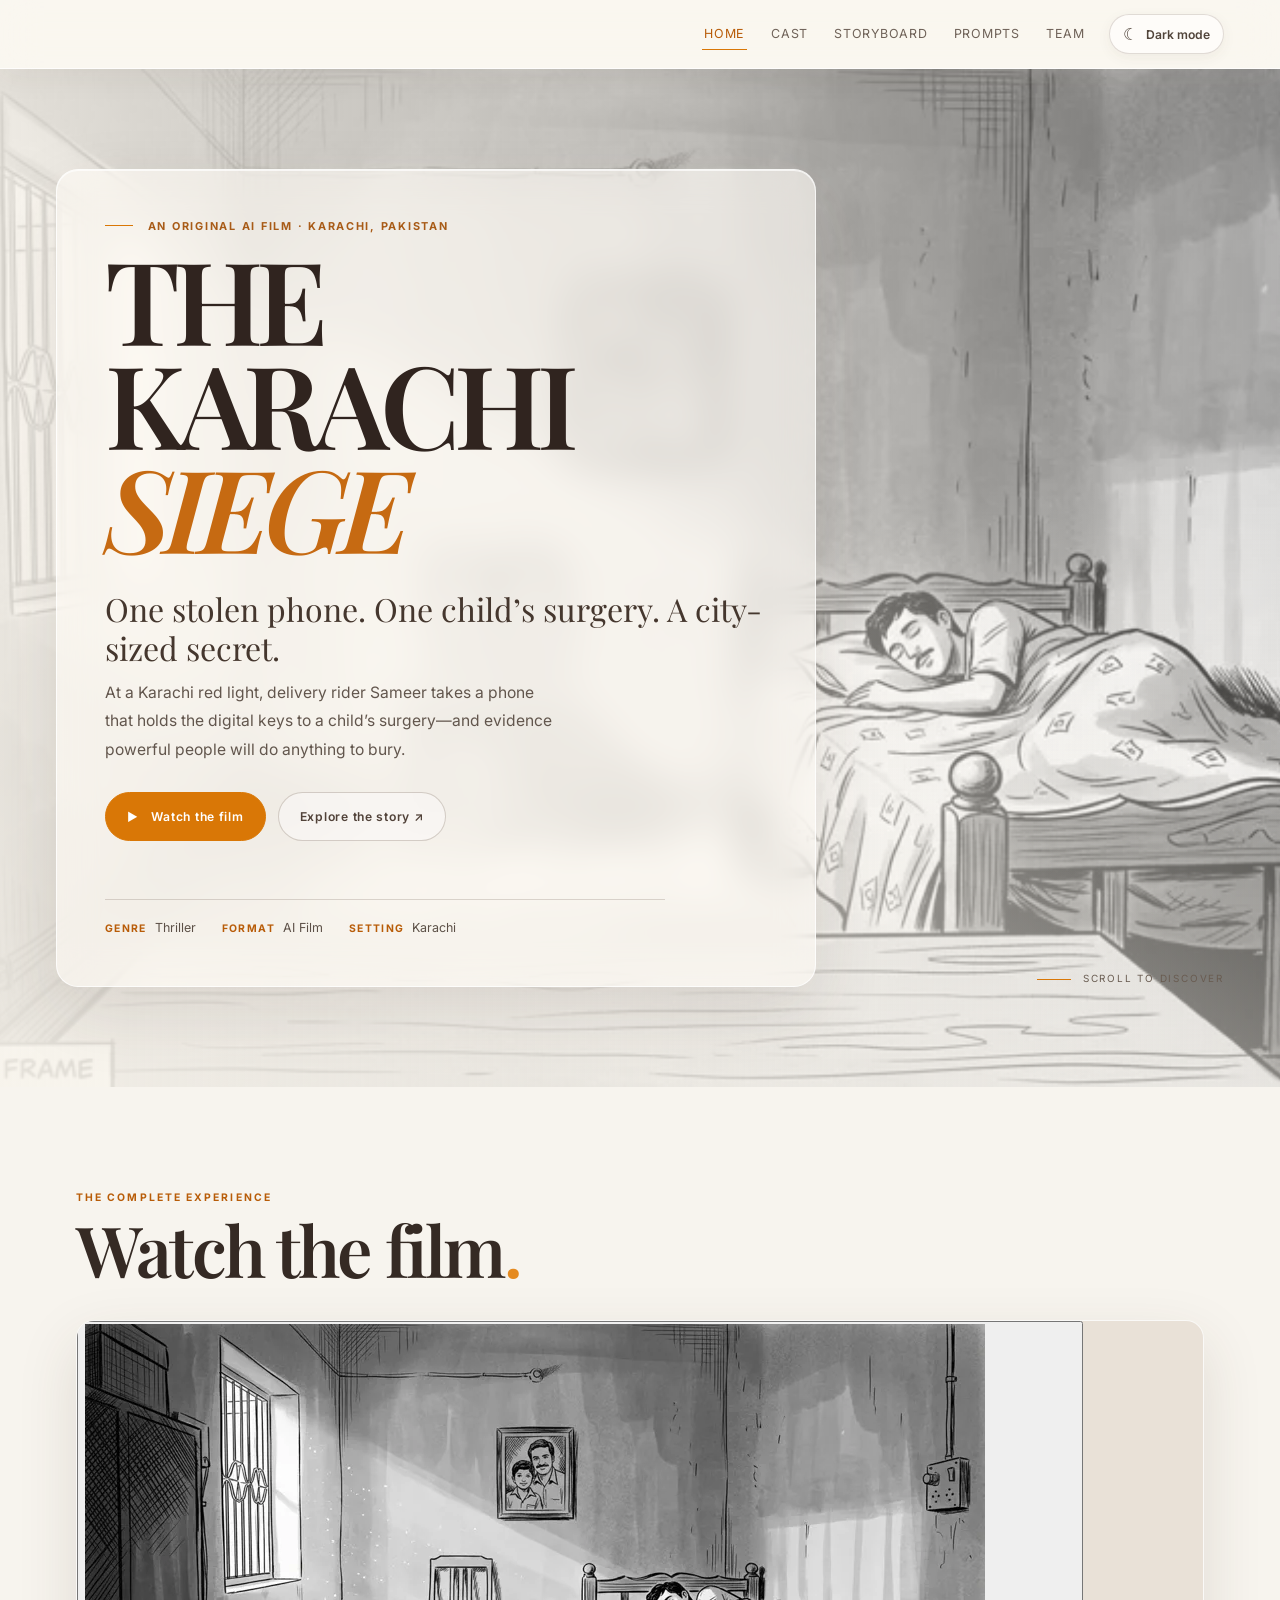
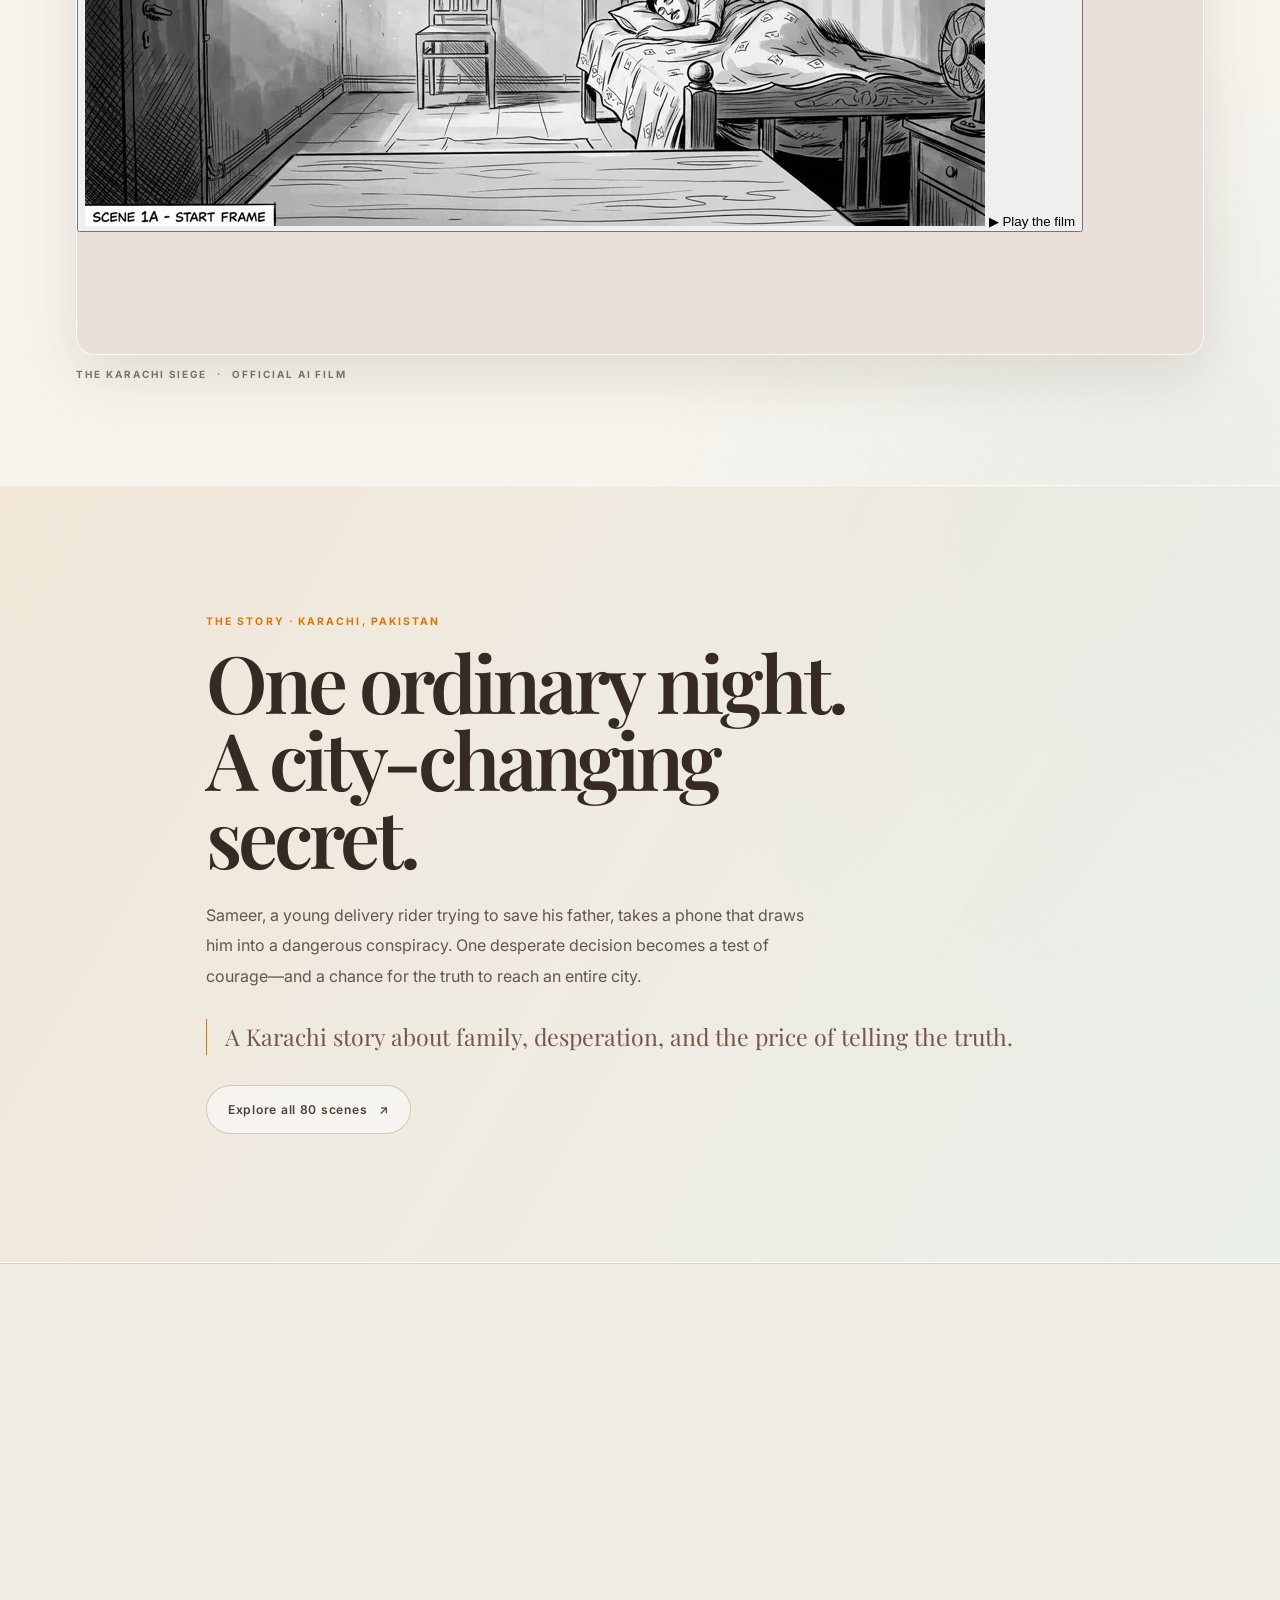
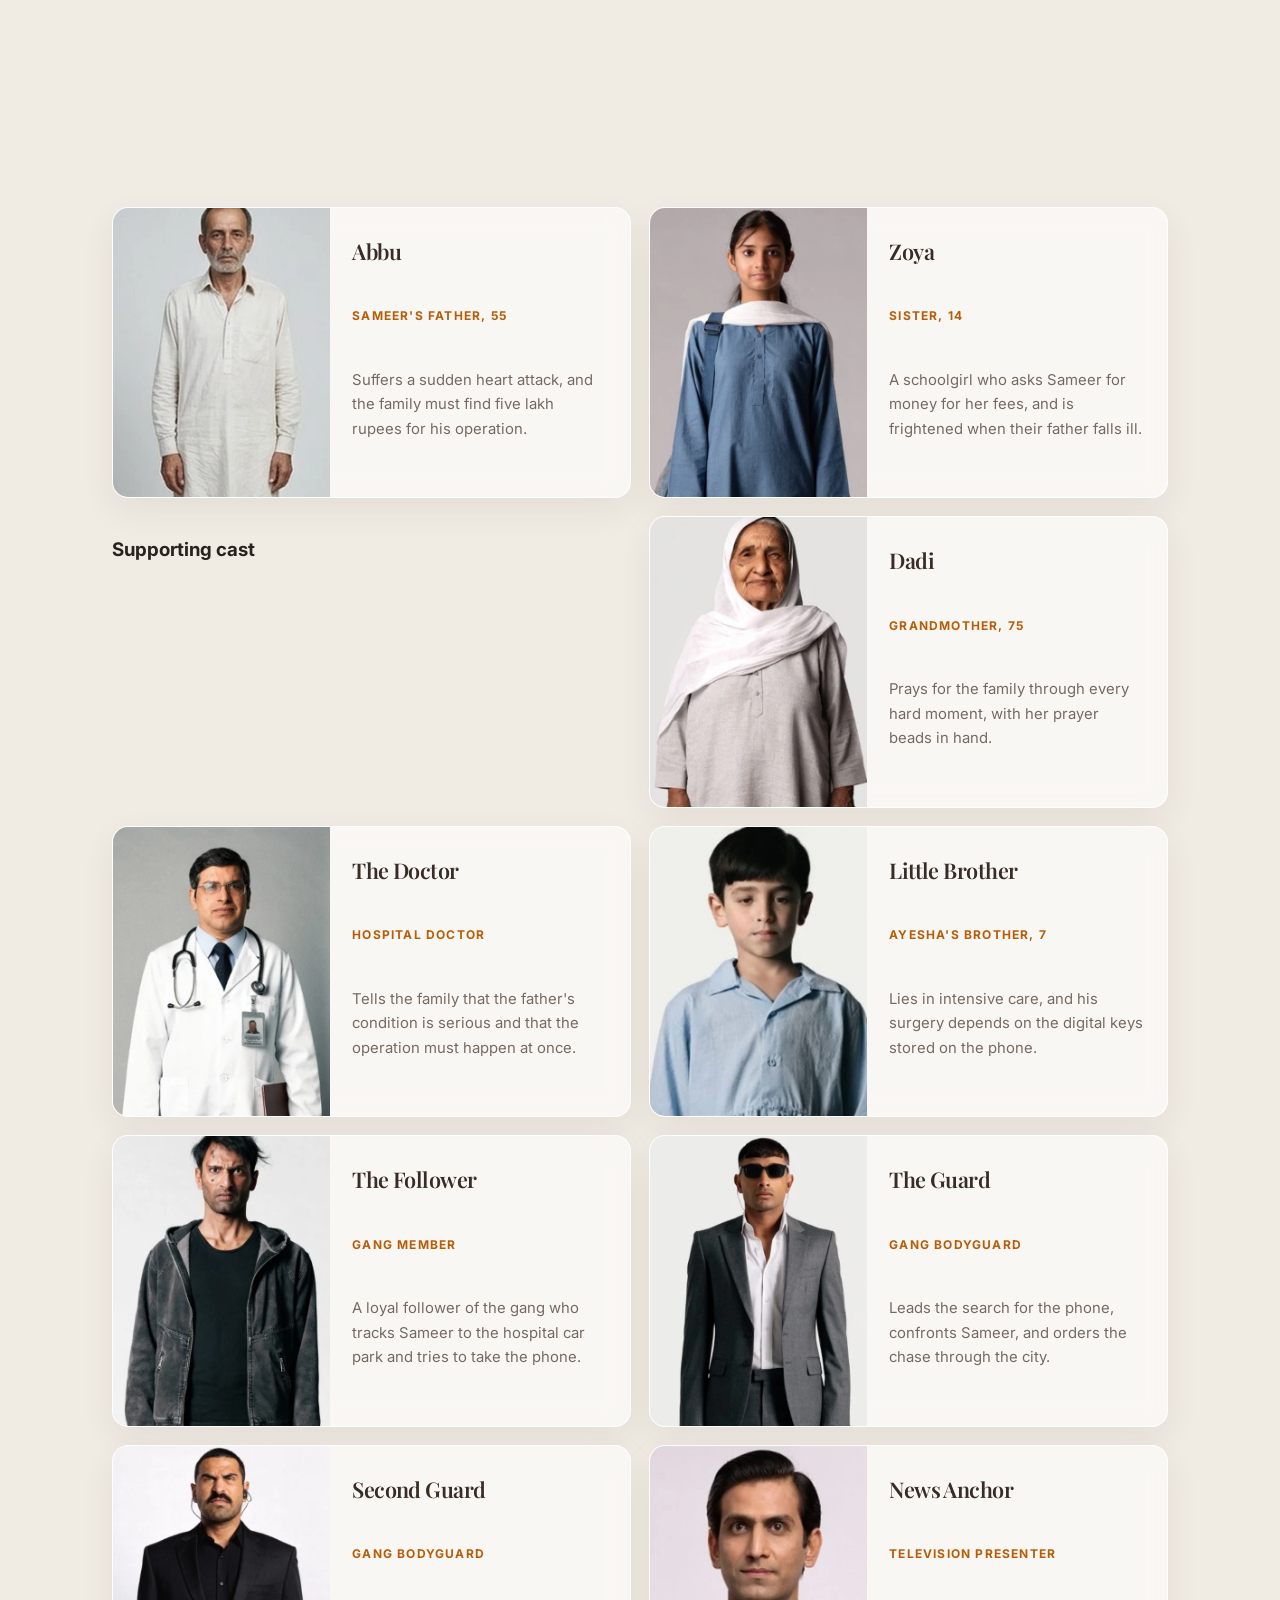
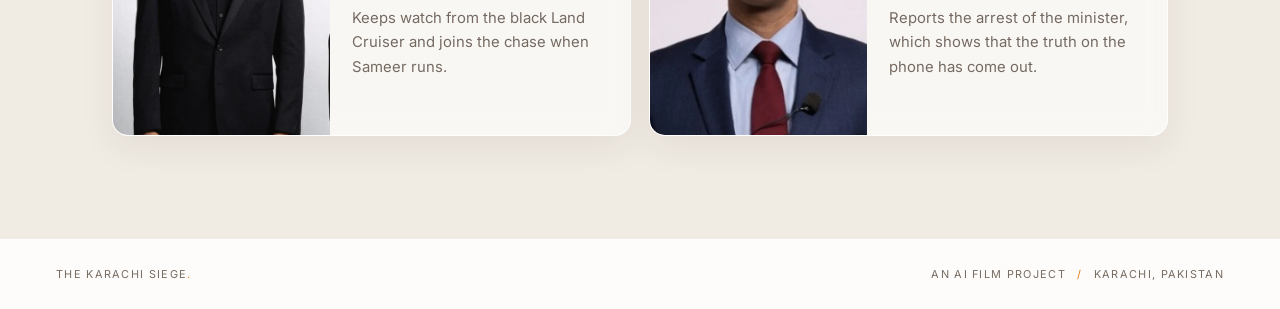
==== index.html @ e53632d9 "Correct character image descriptions" ====
<!doctype html>
<html lang="en">
<head>
  <meta charset="utf-8" />
  <meta name="viewport" content="width=device-width, initial-scale=1" />
  <title>The Karachi Siege — An AI Film</title>
  <meta name="description" content="One phone. One conspiracy. A city on the edge. Explore The Karachi Siege, an AI film set in Karachi." />
  <meta name="theme-color" content="#f5f0e8" />
  <meta property="og:type" content="website" />
  <meta property="og:title" content="The Karachi Siege — An AI Film" />
  <meta property="og:description" content="At a Karachi red light, a stolen phone turns one delivery rider’s night into a race to save a child and expose a city-sized secret." />
  <meta property="og:image" content="https://raw.githubusercontent.com/jawadnawaz-cs/Ai-Flim-The-Karachi-Siege/main/stills/scene_01.webp" />
  <meta name="twitter:card" content="summary_large_image" />
  <link rel="icon" href="favicon.svg" type="image/svg+xml" />
  <link rel="preconnect" href="https://fonts.googleapis.com" />
  <link rel="preconnect" href="https://fonts.gstatic.com" crossorigin />
  <link rel="stylesheet" href="styles.css" />
</head>
<body>
  <header class="site-header home-header">
    <nav aria-label="Primary">
      <a href="index.html" aria-current="page">Home</a>
      <a href="#cast">Cast</a>
      <a href="storyboard.html">Storyboard</a>
      <a href="prompts.html">Prompts</a>
      <a href="team.html">Team</a>
    </nav>
    <button class="theme-toggle" type="button" aria-label="Switch to dark mode" aria-pressed="false"><span class="theme-toggle-icon" aria-hidden="true">☾</span><span class="theme-toggle-label">Dark mode</span></button>
  </header>

  <main>
    <section class="hero" id="top">
      <div class="hero-inner">
        <div class="hero-copy">
          <p class="eyebrow reveal"><span class="eyebrow-line"></span> An original AI film · Karachi, Pakistan</p>
          <h1 class="reveal">THE KARACHI<br /><em>SIEGE</em></h1>
          <p class="hero-tagline reveal">One stolen phone. One child’s surgery. A city-sized secret.</p>
          <p class="logline reveal">
            At a Karachi red light, delivery rider Sameer takes a phone that holds the digital keys to a child’s surgery—and evidence powerful people will do anything to bury.
          </p>
          <div class="actions reveal">
            <a class="button primary" href="#watch"><span class="play-icon" aria-hidden="true">▶</span> Watch the film</a>
            <a class="button" href="storyboard.html">Explore the story <span aria-hidden="true">↗</span></a>
          </div>
          <div class="hero-meta reveal" aria-label="Film information">
            <span><b>GENRE</b> Thriller</span>
            <span><b>FORMAT</b> AI Film</span>
            <span><b>SETTING</b> Karachi</span>
          </div>
        </div>
        <a class="scroll-cue" href="#watch" aria-label="Scroll to watch the film"><span></span> SCROLL TO DISCOVER</a>
      </div>
    </section>

    <section class="watch" id="watch" aria-labelledby="watch-title">
      <div class="section-head reveal">
        <p class="eyebrow">The complete experience</p>
        <h2 id="watch-title">Watch the film<span class="accent-dot">.</span></h2>
      </div>
      <div class="video-frame reveal">
        <button class="video-poster" id="film-play" type="button" aria-label="Play The Karachi Siege full film">
          <img src="stills/scene_01.webp" alt="" aria-hidden="true" fetchpriority="high" />
          <span class="poster-play-icon" aria-hidden="true">▶</span>
          <span class="poster-play-label">Play the film</span>
        </button>
        <iframe
          id="film"
          data-src="https://www.youtube-nocookie.com/embed/B6pu8312X1o?playsinline=1&rel=0"
          title="The Karachi Siege, full film"
          loading="lazy"
          allow="accelerometer; autoplay; clipboard-write; encrypted-media; gyroscope; picture-in-picture; web-share"
          referrerpolicy="strict-origin-when-cross-origin"
          allowfullscreen
        ></iframe>
      </div>
      <p class="watch-caption">THE KARACHI SIEGE <span>·</span> OFFICIAL AI FILM</p>
    </section>

    <section class="about story-brief" id="story" aria-labelledby="story-title">
      <div class="about-inner">
        <p class="eyebrow">The story · Karachi, Pakistan</p>
        <h2 id="story-title">One ordinary night. A city-changing secret.</h2>
        <p class="about-copy">Sameer, a young delivery rider trying to save his father, takes a phone that draws him into a dangerous conspiracy. One desperate decision becomes a test of courage—and a chance for the truth to reach an entire city.</p>
        <p class="story-note">A Karachi story about family, desperation, and the price of telling the truth.</p>
        <a class="button story-link" href="storyboard.html">Explore all 80 scenes <span aria-hidden="true">↗</span></a>
      </div>
    </section>

    <section class="cast" id="cast" aria-labelledby="cast-title">
      <div class="section-head reveal">
        <p class="eyebrow">The people in the story</p>
        <h2 id="cast-title">Characters<span class="accent-dot">.</span></h2>
      </div>
      <div class="cast-grid">
        <article class="cast-card reveal">
          <img class="cast-photo" src="cast/sameer.webp" alt="Sameer, a young Karachi delivery rider" loading="lazy" decoding="async" />
          <h3>Sameer</h3><p class="role">Delivery rider, 20</p>
          <p class="bio">Works long shifts on a food-delivery bike to support his family, and carries their money problems alone.</p>
        </article>
        <article class="cast-card reveal">
          <img class="cast-photo" src="cast/ayesha.webp" alt="Ayesha, the owner of the phone Sameer takes" loading="lazy" decoding="async" />
          <h3>Ayesha</h3><p class="role">Owner of the phone, 22</p>
          <p class="bio">Her younger brother needs urgent surgery, and the digital keys to pay for it are on the phone Sameer takes.</p>
        </article>
        <article class="cast-card reveal">
          <img class="cast-photo" src="cast/father.webp" alt="Abbu, Sameer’s father who needs urgent heart surgery" loading="lazy" decoding="async" />
          <h3>Abbu</h3><p class="role">Sameer's father, 55</p>
          <p class="bio">Suffers a sudden heart attack, and the family must find five lakh rupees for his operation.</p>
        </article>
        <article class="cast-card reveal">
          <img class="cast-photo" src="cast/zoya.webp" alt="Zoya, Sameer’s younger sister" loading="lazy" decoding="async" />
          <h3>Zoya</h3><p class="role">Sister, 14</p>
          <p class="bio">A schoolgirl who asks Sameer for money for her fees, and is frightened when their father falls ill.</p>
        </article>
        <h3 class="cast-group-heading">Supporting cast</h3>
        <article class="cast-card reveal">
          <img class="cast-photo" src="cast/dadi.webp" alt="Dadi, Sameer’s grandmother" loading="lazy" decoding="async" />
          <h3>Dadi</h3><p class="role">Grandmother, 75</p>
          <p class="bio">Prays for the family through every hard moment, with her prayer beads in hand.</p>
        </article>
        <article class="cast-card reveal">
          <img class="cast-photo" src="cast/doctor.webp" alt="The doctor treating Sameer’s father" loading="lazy" decoding="async" />
          <h3>The Doctor</h3><p class="role">Hospital doctor</p>
          <p class="bio">Tells the family that the father's condition is serious and that the operation must happen at once.</p>
        </article>
        <article class="cast-card reveal">
          <img class="cast-photo" src="cast/little_brother.webp" alt="Ayesha’s younger brother in intensive care" loading="lazy" decoding="async" />
          <h3>Little Brother</h3><p class="role">Ayesha's brother, 7</p>
          <p class="bio">Lies in intensive care, and his surgery depends on the digital keys stored on the phone.</p>
        </article>
        <article class="cast-card reveal">
          <img class="cast-photo" src="cast/follower.webp" alt="A gang member following Sameer" loading="lazy" decoding="async" />
          <h3>The Follower</h3><p class="role">Gang member</p>
          <p class="bio">A loyal follower of the gang who tracks Sameer to the hospital car park and tries to take the phone.</p>
        </article>
        <article class="cast-card reveal">
          <img class="cast-photo" src="cast/guard1.webp" alt="A gang bodyguard leading the search for the phone" loading="lazy" decoding="async" />
          <h3>The Guard</h3><p class="role">Gang bodyguard</p>
          <p class="bio">Leads the search for the phone, confronts Sameer, and orders the chase through the city.</p>
        </article>
        <article class="cast-card reveal">
          <img class="cast-photo" src="cast/guard2.webp" alt="A second gang bodyguard beside the black Land Cruiser" loading="lazy" decoding="async" />
          <h3>Second Guard</h3><p class="role">Gang bodyguard</p>
          <p class="bio">Keeps watch from the black Land Cruiser and joins the chase when Sameer runs.</p>
        </article>
        <article class="cast-card reveal">
          <img class="cast-photo" src="cast/tv_anchor.webp" alt="A television news anchor reporting the minister’s arrest" loading="lazy" decoding="async" />
          <h3>News Anchor</h3><p class="role">Television presenter</p>
          <p class="bio">Reports the arrest of the minister, which shows that the truth on the phone has come out.</p>
        </article>
      </div>
    </section>
  </main>

  <footer class="site-footer">
    <span>THE KARACHI SIEGE<span class="brand-mark">.</span></span>
    <span>AN AI FILM PROJECT <span class="footer-separator">/</span> KARACHI, PAKISTAN</span>
  </footer>
  <script type="module" src="home.js"></script>
  <script type="module" src="theme.js"></script>
</body>
</html>
---- styles.css ----
@import url("https://fonts.googleapis.com/css2?family=Playfair+Display:wght@400;600;700&family=Inter:wght@400;500;600;700&display=swap");

:root {
  --hero: #1f1b18;
  --hero-2: #2a2420;
  --bg: #ffffff;
  --surface: #f5f5f3;
  --surface-2: #ececea;
  --text: #121212;
  --text-light: #f5f5f1;
  --muted: #6b6b6b;
  --muted-light: #b8b2a9;
  --yellow: #f5c518;
  --blue: #3d9be9;
  --green: #4cc96b;
  --line: rgba(0, 0, 0, 0.1);
  --line-light: rgba(255, 255, 255, 0.14);
  --ease: cubic-bezier(0.22, 0.61, 0.36, 1);
  --serif: "Playfair Display", Georgia, serif;
  --sans: "Inter", "Segoe UI", system-ui, Arial, sans-serif;
  --pad: clamp(20px, 5vw, 56px);
}

* { box-sizing: border-box; }
html { scroll-behavior: smooth; }

body {
  margin: 0;
  min-height: 100vh;
  background: var(--bg);
  color: var(--text);
  font-family: var(--sans);
  font-size: 1rem;
  line-height: 1.6;
  -webkit-font-smoothing: antialiased;
  display: flex;
  flex-direction: column;
}

a { color: inherit; text-decoration: none; }
main { flex: 1; }

/* Header (dark, like the hero) */
.site-header {
  position: sticky;
  top: 0;
  z-index: 10;
  display: flex;
  align-items: center;
  justify-content: space-between;
  padding: 18px var(--pad);
  background: var(--hero);
  border-bottom: 1px solid var(--line-light);
}

.brand {
  font-family: var(--serif);
  font-size: 1.15rem;
  color: var(--yellow);
  letter-spacing: 0.01em;
}

.site-header nav {
  display: flex;
  gap: 26px;
}

.site-header nav a {
  position: relative;
  font-size: 0.95rem;
  color: var(--muted-light);
  padding: 6px 2px;
  transition: color 300ms var(--ease);
}

.site-header nav a::after {
  content: "";
  position: absolute;
  left: 0;
  right: 0;
  bottom: 0;
  height: 2px;
  background: var(--yellow);
  transform: scaleX(0);
  transform-origin: left;
  transition: transform 400ms var(--ease);
}

.site-header nav a[aria-current="page"],
.site-header nav a:hover { color: var(--text-light); }

.site-header nav a[aria-current="page"]::after,
.site-header nav a:hover::after { transform: scaleX(1); }

/* Shared type */
.eyebrow {
  margin: 0 0 12px;
  font-size: 0.8rem;
  font-weight: 700;
  letter-spacing: 0.14em;
  text-transform: uppercase;
  color: var(--yellow);
}

h1, h2 {
  margin: 0;
  font-family: var(--serif);
  font-weight: 400;
  line-height: 1.1;
}

/* Hero (dark, warm) */
.hero {
  background:
    radial-gradient(ellipse at 20% 0%, #3a2f27 0%, transparent 60%),
    linear-gradient(180deg, var(--hero-2) 0%, var(--hero) 100%);
  color: var(--text-light);
  padding: clamp(88px, 14vw, 160px) var(--pad) clamp(64px, 9vw, 110px);
}

.hero-inner {
  max-width: 1120px;
  margin: 0 auto;
}

.hero h1 {
  font-size: clamp(3rem, 9vw, 6.5rem);
  letter-spacing: -0.015em;
  max-width: 14ch;
  color: var(--text-light);
}

.logline {
  max-width: 52ch;
  margin: 24px 0 36px;
  font-size: clamp(1.05rem, 1.6vw, 1.2rem);
  color: var(--muted-light);
}

.actions {
  display: flex;
  gap: 14px;
  flex-wrap: wrap;
}

.button {
  display: inline-block;
  padding: 13px 26px;
  border: 1px solid var(--line-light);
  border-radius: 999px;
  font-size: 0.95rem;
  font-weight: 600;
  color: var(--text-light);
  transition:
    background-color 400ms var(--ease),
    border-color 400ms var(--ease),
    color 400ms var(--ease);
}

.button:hover {
  border-color: var(--blue);
  color: var(--blue);
}

.button.primary {
  background: var(--yellow);
  border-color: var(--yellow);
  color: #121212;
}

.button.primary:hover {
  background: #ffd84a;
  border-color: #ffd84a;
  color: #121212;
}

/* Watch and Team sections (light, clean) */
.watch,
.team {
  max-width: 1120px;
  margin: 0 auto;
  padding: clamp(64px, 10vw, 120px) var(--pad);
}

.section-head {
  margin-bottom: clamp(32px, 5vw, 52px);
  display: flex;
  align-items: center;
  gap: 16px;
}

.section-head::before {
  content: "";
  width: 5px;
  height: 36px;
  background: var(--yellow);
  border-radius: 2px;
}

.section-head .eyebrow { margin: 0; }

.section-head h2,
.team h1 {
  font-size: clamp(2.2rem, 5vw, 3.2rem);
  color: var(--text);
}

.team .section-head::before {
  display: none;
}

.video-frame {
  position: relative;
  aspect-ratio: 16 / 9;
  border: 1px solid var(--line);
  border-radius: 4px;
  overflow: hidden;
  background: var(--surface);
}

.video-frame iframe {
  position: absolute;
  inset: 0;
  width: 100%;
  height: 100%;
  border: 0;
}

.video-placeholder {
  position: absolute;
  inset: 0;
  background: linear-gradient(90deg, #f0f0ee 25%, #e4e4e1 37%, #f0f0ee 63%);
  background-size: 400% 100%;
  animation: shimmer 1.4s ease-in-out infinite;
  transition: opacity 600ms var(--ease);
}

.video-placeholder.is-hidden {
  opacity: 0;
  pointer-events: none;
}

/* About (dark card with light text) */
.about {
  background: var(--hero);
  color: var(--text-light);
}

.about-inner {
  max-width: 760px;
  margin: 0 auto;
  padding: clamp(64px, 10vw, 120px) var(--pad);
}

.about-inner .eyebrow { color: var(--yellow); }

.about-inner p:last-child {
  margin: 0;
  font-family: var(--serif);
  font-size: clamp(1.25rem, 2.2vw, 1.6rem);
  line-height: 1.55;
  color: var(--text-light);
}

/* Team cards */
.team-grid {
  display: grid;
  grid-template-columns: repeat(auto-fill, minmax(240px, 1fr));
  gap: 20px;
}

.member {
  display: flex;
  flex-direction: column;
  gap: 12px;
  padding: 26px;
  background: var(--surface);
  border: 1px solid var(--line);
  border-radius: 6px;
  transition:
    transform 500ms var(--ease),
    border-color 500ms var(--ease),
    background-color 500ms var(--ease);
}

.member:hover,
.member:focus-within {
  transform: translateY(-3px);
  border-color: var(--yellow);
  background: var(--surface-2);
}

.avatar {
  width: 84px;
  height: 84px;
  border-radius: 50%;
  display: grid;
  place-items: center;
  overflow: hidden;
  border: 2px solid var(--yellow);
  background: var(--hero);
  font-family: var(--serif);
  font-size: 1.5rem;
  color: var(--yellow);
}

.avatar img {
  width: 100%;
  height: 100%;
  object-fit: cover;
}

.member h2 {
  margin: 4px 0 0;
  font-size: 1.35rem;
  color: var(--text);
}

.role {
  margin: 0;
  font-size: 0.78rem;
  font-weight: 700;
  letter-spacing: 0.1em;
  text-transform: uppercase;
  color: var(--blue);
}

.bio {
  margin: 4px 0 0;
  font-size: 0.95rem;
  color: var(--muted);
}

.skeleton { pointer-events: none; }

.skeleton .avatar,
.skeleton .line {
  background: linear-gradient(90deg, #ececea 25%, #e0e0dd 37%, #ececea 63%);
  background-size: 400% 100%;
  animation: shimmer 1.4s ease-in-out infinite;
  border: none;
}

.skeleton .line {
  height: 12px;
  border-radius: 6px;
}

.skeleton .line.short { width: 40%; }
.skeleton .line.long { width: 90%; }

@keyframes shimmer {
  0% { background-position: 100% 0; }
  100% { background-position: -100% 0; }
}

/* Reveal on scroll */
.reveal {
  opacity: 0;
  transform: translateY(18px);
  transition:
    opacity 800ms var(--ease),
    transform 800ms var(--ease);
  transition-delay: calc(var(--i, 0) * 90ms);
}

.reveal.is-visible {
  opacity: 1;
  transform: none;
}

/* Footer (dark) */
.site-footer {
  display: flex;
  justify-content: space-between;
  gap: 16px;
  flex-wrap: wrap;
  padding: 26px var(--pad);
  background: var(--hero);
  border-top: 1px solid var(--line-light);
  font-size: 0.85rem;
  color: var(--muted-light);
}

/* Page transitions (supported browsers) */
@view-transition {
  navigation: auto;
}

::view-transition-old(root),
::view-transition-new(root) {
  animation-duration: 500ms;
  animation-timing-function: var(--ease);
}

/* Reduced motion */
@media (prefers-reduced-motion: reduce) {
  html { scroll-behavior: auto; }
  *, *::before, *::after {
    animation: none !important;
    transition: none !important;
  }
  .reveal { opacity: 1; transform: none; }
}

@media (max-width: 640px) {
  .site-header { flex-direction: column; gap: 12px; align-items: flex-start; }
  .site-footer { flex-direction: column; }
}

/* Prompts section */
.prompts {
  max-width: 1120px;
  margin: 0 auto;
  padding: clamp(64px, 10vw, 120px) var(--pad);
  border-top: 1px solid var(--line);
}

.filters {
  display: flex;
  flex-wrap: wrap;
  gap: 10px;
  margin-bottom: 32px;
}

.filter-btn {
  font: inherit;
  font-size: 0.9rem;
  padding: 8px 16px;
  border: 1px solid rgba(46, 42, 36, 0.25);
  border-radius: 999px;
  background: transparent;
  color: var(--text);
  cursor: pointer;
  transition: background-color 300ms var(--ease), color 300ms var(--ease), border-color 300ms var(--ease);
}

.filter-btn:hover { border-color: var(--accent); color: var(--accent); }

.filter-btn.is-active {
  background: var(--hero);
  border-color: var(--hero);
  color: var(--text-light);
}

.prompt-list {
  display: grid;
  gap: 20px;
}

.prompt-card {
  background: var(--surface);
  border: 1px solid var(--line);
  border-radius: 6px;
  padding: 22px;
}

.prompt-meta {
  display: flex;
  align-items: baseline;
  gap: 14px;
  flex-wrap: wrap;
  margin-bottom: 14px;
}

.prompt-cat {
  font-size: 0.75rem;
  font-weight: 700;
  letter-spacing: 0.12em;
  text-transform: uppercase;
  color: var(--blue);
}

.prompt-meta h3 {
  margin: 0;
  font-family: var(--serif);
  font-weight: 400;
  font-size: 1.25rem;
}

.prompt-body {
  margin: 0 0 16px;
  padding: 16px;
  background: var(--bg);
  border: 1px solid var(--line);
  border-radius: 4px;
  white-space: pre-wrap;
  word-wrap: break-word;
  font-family: ui-monospace, Consolas, "Courier New", monospace;
  font-size: 0.85rem;
  line-height: 1.6;
  color: var(--text);
  max-height: 340px;
  overflow: auto;
}

.copy-btn {
  font: inherit;
  font-size: 0.88rem;
  font-weight: 600;
  padding: 9px 18px;
  border: none;
  border-radius: 999px;
  background: var(--yellow);
  color: #121212;
  cursor: pointer;
  transition: background-color 300ms var(--ease);
}

.copy-btn:hover { background: #ffd84a; }


/* Cast section (Home page) */
.cast {
  max-width: 1120px;
  margin: 0 auto;
  padding: clamp(64px, 10vw, 120px) var(--pad);
  border-top: 1px solid var(--line);
}

.cast-grid {
  display: grid;
  grid-template-columns: repeat(auto-fill, minmax(220px, 1fr));
  gap: 20px;
}

.cast-card {
  display: flex;
  flex-direction: column;
  gap: 10px;
  padding: 22px;
  background: var(--surface);
  border: 1px solid var(--line);
  border-radius: 6px;
  transition: border-color 400ms var(--ease), transform 400ms var(--ease);
}

.cast-card:hover {
  border-color: var(--yellow);
  transform: translateY(-3px);
}

.cast-photo {
  width: 100%;
  aspect-ratio: 1 / 1;
  object-fit: cover;
  border-radius: 4px;
  border: 2px solid var(--yellow);
  background: var(--hero);
}

.cast-card h3 {
  margin: 6px 0 0;
  font-family: var(--serif);
  font-weight: 400;
  font-size: 1.3rem;
  color: var(--text);
}

.cast-card .role {
  margin: 0;
  font-size: 0.75rem;
  font-weight: 700;
  letter-spacing: 0.1em;
  text-transform: uppercase;
  color: var(--blue);
}

.cast-card .bio {
  margin: 0;
  font-size: 0.93rem;
  color: var(--muted);
}

/* Cast cards: photo left, name and role right */
.cast-grid {
  grid-template-columns: repeat(auto-fill, minmax(360px, 1fr));
  gap: 24px;
}

.cast-card {
  display: grid;
  grid-template-columns: 42% 1fr;
  align-items: start;
  padding: 0;
  overflow: hidden;
  gap: 0;
}

.cast-photo {
  grid-column: 1;
  grid-row: 1 / span 3;
  width: 100%;
  height: 100%;
  min-height: 260px;
  aspect-ratio: auto;
  object-fit: cover;
  object-position: top center;
  border: none;
  border-radius: 0;
}

.cast-card h3 {
  grid-column: 2;
  margin: 26px 22px 0 22px;
}

.cast-card .role {
  grid-column: 2;
  margin: 8px 22px 0 22px;
}

.cast-card .bio {
  grid-column: 2;
  margin: 12px 22px 26px 22px;
}

@media (max-width: 640px) {
  .cast-grid {
    grid-template-columns: 1fr;
  }

  .cast-card {
    grid-template-columns: 1fr;
  }

  .cast-photo {
    grid-column: 1;
    grid-row: auto;
    min-height: 0;
    height: auto;
    aspect-ratio: 3 / 4;
  }

  .cast-card h3,
  .cast-card .role,
  .cast-card .bio {
    grid-column: 1;
  }
}

/* Responsive layout improvements */
img, iframe, video {
  max-width: 100%;
}

body {
  overflow-x: hidden;
}

.site-header,
.site-header nav,
main,
section,
.cast-card,
.prompt-card,
.shot {
  min-width: 0;
}

.site-header nav {
  flex-wrap: wrap;
  row-gap: 6px;
}

.storyboard {
  width: min(1120px, 100%);
  margin: 0 auto;
  padding: clamp(40px, 7vw, 88px) var(--pad);
}

.shot-grid {
  display: grid;
  grid-template-columns: repeat(4, minmax(0, 1fr));
  gap: 18px;
}

.shot {
  min-width: 0;
  margin: 0;
}

.shot-frame {
  position: relative;
  overflow: hidden;
  aspect-ratio: 16 / 10;
  border-radius: 6px;
  background: var(--surface);
  cursor: zoom-in;
}

.shot-frame img {
  display: block;
  width: 100%;
  height: 100%;
  object-fit: cover;
  opacity: 0;
  transition: opacity 300ms var(--ease), transform 400ms var(--ease);
}

.shot-frame.is-loaded img {
  opacity: 1;
}

.shot-frame:hover img {
  transform: scale(1.03);
}

.shot-frame[data-missing="true"]::after {
  content: "Image unavailable";
  position: absolute;
  inset: 0;
  display: grid;
  place-items: center;
  color: var(--muted);
  font-size: 0.85rem;
}

.shot figcaption {
  padding-top: 8px;
  color: var(--muted);
  font-size: 0.85rem;
}

.lightbox {
  width: min(94vw, 1100px);
  max-width: 94vw;
  max-height: 92dvh;
  padding: 12px;
  border: 1px solid var(--line-light);
  border-radius: 8px;
  background: var(--hero);
}

.lightbox::backdrop {
  background: rgba(0, 0, 0, 0.88);
}

.lightbox img {
  display: block;
  max-width: 100%;
  max-height: calc(92dvh - 48px);
  width: auto;
  height: auto;
  margin: 0 auto;
  object-fit: contain;
}

.lightbox-close {
  display: block;
  margin: 0 0 8px auto;
  border: 0;
  background: transparent;
  color: white;
  font-size: 2rem;
  line-height: 1;
  cursor: pointer;
}

.prompt-details {
  display: grid;
  grid-template-columns: repeat(2, minmax(0, 1fr));
  gap: 10px 16px;
  margin: 0 0 16px;
}

.prompt-row {
  min-width: 0;
  display: grid;
  gap: 3px;
}

.prompt-row dt {
  color: var(--muted);
  font-size: 0.72rem;
  font-weight: 700;
  letter-spacing: 0.08em;
  text-transform: uppercase;
}

.prompt-row dd {
  margin: 0;
  overflow-wrap: anywhere;
}

@media (max-width: 900px) {
  .shot-grid {
    grid-template-columns: repeat(3, minmax(0, 1fr));
  }

  .site-header {
    align-items: center;
    gap: 12px;
  }

  .site-header nav {
    justify-content: flex-end;
    gap: 8px 16px;
  }
}

@media (max-width: 640px) {
  :root {
    --pad: 18px;
  }

  html {
    -webkit-text-size-adjust: 100%;
    text-size-adjust: 100%;
  }

  .site-header {
    position: relative;
    flex-direction: column;
    align-items: stretch;
    gap: 8px;
    padding: 14px var(--pad) 12px;
  }

  .brand {
    display: block;
    font-size: 1.08rem;
    text-align: center;
  }

  .site-header nav {
    width: 100%;
    justify-content: center;
    gap: 4px 14px;
  }

  .site-header nav a {
    padding: 7px 0;
    font-size: 0.82rem;
    white-space: nowrap;
  }

  .hero {
    padding: 76px var(--pad) 64px;
  }

  .hero h1 {
    max-width: 12ch;
    font-size: clamp(2.55rem, 12vw, 4rem);
    line-height: 1.04;
    overflow-wrap: anywhere;
  }

  .logline {
    margin: 18px 0 26px;
    font-size: 1rem;
  }

  .actions {
    display: grid;
    grid-template-columns: 1fr;
    gap: 10px;
  }

  .button {
    width: 100%;
    min-height: 46px;
    display: inline-flex;
    justify-content: center;
    align-items: center;
    padding: 11px 18px;
  }

  .watch,
  .team,
  .prompts,
  .cast,
  .storyboard {
    width: 100%;
    padding: 52px var(--pad);
  }

  .section-head {
    align-items: flex-start;
    flex-wrap: wrap;
    gap: 10px;
    margin-bottom: 28px;
  }

  .section-head h1,
  .section-head h2,
  .team .section-head h1 {
    font-size: clamp(2rem, 9vw, 2.7rem);
  }

  .section-head::before {
    width: 4px;
    height: 30px;
  }

  .video-frame {
    border-radius: 8px;
  }

  .cast-grid {
    grid-template-columns: minmax(0, 1fr);
    gap: 14px;
  }

  .cast-card {
    display: grid;
    grid-template-columns: 104px minmax(0, 1fr);
    align-items: start;
    gap: 0;
    border-radius: 8px;
  }

  .cast-photo {
    grid-column: 1;
    grid-row: 1 / span 3;
    width: 104px;
    height: 100%;
    min-height: 150px;
    aspect-ratio: auto;
    object-fit: cover;
  }

  .cast-card h3 {
    grid-column: 2;
    margin: 13px 13px 0;
    font-size: 1.15rem;
  }

  .cast-card .role {
    grid-column: 2;
    margin: 5px 13px 0;
    font-size: 0.68rem;
    letter-spacing: 0.06em;
  }

  .cast-card .bio {
    grid-column: 2;
    margin: 7px 13px 13px;
    font-size: 0.82rem;
    line-height: 1.45;
  }

  .team-grid {
    grid-template-columns: minmax(0, 1fr);
  }

  .member {
    padding: 20px;
  }

  .shot-grid {
    grid-template-columns: repeat(2, minmax(0, 1fr));
    gap: 12px;
  }

  .shot-frame {
    aspect-ratio: 4 / 3;
  }

  .shot figcaption {
    font-size: 0.78rem;
  }

  .filters {
    gap: 8px;
    margin-bottom: 22px;
  }

  .filter-btn {
    min-height: 40px;
    padding: 7px 12px;
    font-size: 0.82rem;
  }

  .prompt-card {
    padding: 15px;
    border-radius: 8px;
  }

  .prompt-meta {
    gap: 7px 10px;
  }

  .prompt-meta h3 {
    font-size: 1.12rem;
    overflow-wrap: anywhere;
  }

  .prompt-details {
    grid-template-columns: minmax(0, 1fr);
    gap: 9px;
  }

  .prompt-body {
    max-height: 280px;
    padding: 12px;
    font-size: 0.76rem;
    overflow-wrap: anywhere;
    white-space: pre-wrap;
  }

  .copy-btn {
    min-height: 42px;
    padding: 9px 16px;
  }

  .site-footer {
    flex-direction: column;
    gap: 5px;
    padding: 20px var(--pad);
  }
}

@media (max-width: 380px) {
  :root {
    --pad: 14px;
  }

  .site-header nav {
    gap: 3px 10px;
  }

  .site-header nav a {
    font-size: 0.76rem;
  }

  .cast-card {
    grid-template-columns: 88px minmax(0, 1fr);
  }

  .cast-photo {
    width: 88px;
  }

  .cast-card h3 {
    margin-left: 10px;
    margin-right: 10px;
  }

  .cast-card .role,
  .cast-card .bio {
    margin-left: 10px;
    margin-right: 10px;
  }
}


/* Competition polish: cinematic charcoal / oxblood visual system */
:root {
  --hero: #0b0c0f;
  --hero-2: #17191e;
  --bg: #f4f1ec;
  --surface: #ebe7e0;
  --surface-2: #e2dcd3;
  --text: #171719;
  --text-light: #f5f1eb;
  --muted: #77716c;
  --muted-light: #bdb5ad;
  --yellow: #d84b3f;
  --blue: #bd9b83;
  --line: rgba(22, 18, 17, .12);
  --line-light: rgba(255,255,255,.13);
  --serif: "Playfair Display", Georgia, serif;
  --sans: "Inter", "Segoe UI", system-ui, Arial, sans-serif;
}

.site-header {
  padding-top: 16px;
  padding-bottom: 16px;
  background: rgba(9, 10, 13, .96);
  backdrop-filter: blur(14px);
}

.brand {
  color: var(--text-light);
  font-family: var(--sans);
  font-size: .82rem;
  font-weight: 800;
  letter-spacing: .16em;
}

.brand-mark, .accent-dot { color: var(--yellow); }

.hero {
  position: relative;
  isolation: isolate;
  display: flex;
  align-items: center;
  min-height: min(780px, calc(100svh - 66px));
  padding: clamp(64px, 8vw, 110px) var(--pad);
  overflow: hidden;
  background:
    linear-gradient(90deg, rgba(7,8,11,.97) 0%, rgba(7,8,11,.88) 43%, rgba(7,8,11,.28) 100%),
    linear-gradient(0deg, rgba(7,8,11,.78), transparent 55%),
    url("stills/scene_01.webp") center 42% / cover no-repeat,
    #0b0c0f;
}

.hero::after {
  content: "";
  position: absolute;
  z-index: -1;
  inset: 0;
  background: linear-gradient(120deg, transparent 55%, rgba(216,75,63,.12));
  pointer-events: none;
}

.hero-inner {
  position: relative;
  width: min(1120px, 100%);
  min-height: 520px;
  display: flex;
  flex-direction: column;
  justify-content: center;
}

.hero-copy { max-width: 760px; }

.hero h1 {
  max-width: none;
  font-family: var(--sans);
  font-size: clamp(3.6rem, 10.5vw, 8.7rem);
  font-weight: 800;
  line-height: .88;
  letter-spacing: -.075em;
  text-transform: uppercase;
}

.hero h1 em {
  color: var(--yellow);
  font-style: normal;
}

.hero-tagline {
  margin: 28px 0 12px;
  color: var(--text-light);
  font-family: var(--serif);
  font-size: clamp(1.45rem, 3vw, 2.2rem);
  line-height: 1.2;
}

.logline {
  max-width: 48ch;
  margin: 12px 0 28px;
  color: #c5c0bb;
  font-size: clamp(.96rem, 1.4vw, 1.08rem);
}

.eyebrow { color: #ee766a; }
.eyebrow-line {
  display: inline-block;
  width: 28px;
  height: 1px;
  margin: 0 10px 4px 0;
  background: var(--yellow);
}

.actions { gap: 12px; }
.button {
  border-radius: 3px;
  padding: 14px 22px;
  letter-spacing: .025em;
  text-transform: uppercase;
  font-size: .78rem;
  letter-spacing: .09em;
}
.button.primary { background: var(--yellow); border-color: var(--yellow); }
.button:not(.primary):hover { border-color: var(--yellow); color: #fff; }
.play-icon { margin-right: 9px; font-size: .72rem; }

.hero-meta {
  display: flex;
  flex-wrap: wrap;
  gap: 26px;
  margin-top: 46px;
  padding-top: 18px;
  border-top: 1px solid rgba(255,255,255,.2);
  color: #d2cbc4;
  font-size: .78rem;
}
.hero-meta span { display: flex; gap: 8px; align-items: baseline; }
.hero-meta b {
  color: #928a83;
  font-size: .65rem;
  letter-spacing: .13em;
}
.scroll-cue {
  position: absolute;
  right: 0;
  bottom: 0;
  display: flex;
  align-items: center;
  gap: 12px;
  color: #a9a19a;
  font-size: .62rem;
  letter-spacing: .18em;
}
.scroll-cue span { width: 34px; height: 1px; background: var(--yellow); }

.watch, .cast { padding-top: clamp(64px, 8vw, 104px); padding-bottom: clamp(64px, 8vw, 104px); }
.section-head { display: block; margin-bottom: 30px; }
.section-head::before { display: none; }
.section-head .eyebrow { margin-bottom: 8px; }
.section-head h2, .team h1 {
  font-family: var(--sans);
  font-size: clamp(2.4rem, 5vw, 4rem);
  font-weight: 800;
  letter-spacing: -.055em;
}
.video-frame {
  border: 1px solid rgba(0,0,0,.16);
  border-radius: 3px;
  box-shadow: 0 22px 60px rgba(25,18,14,.12);
}
.watch-caption {
  margin: 12px 0 0;
  color: var(--muted);
  font-size: .68rem;
  font-weight: 700;
  letter-spacing: .16em;
}
.watch-caption span { color: var(--yellow); padding: 0 6px; }

.cast { max-width: none; background: #eae5dd; }
.cast > .section-head, .cast > .cast-grid { width: min(1120px, 100%); margin-left: auto; margin-right: auto; }
.cast-grid { gap: 16px; }
.cast-card {
  background: #f5f1eb;
  border: 1px solid rgba(25,20,18,.1);
  border-radius: 3px;
  box-shadow: 0 5px 20px rgba(30,22,16,.035);
}
.cast-card:hover { border-color: var(--yellow); transform: translateY(-4px); }
.cast-photo { filter: saturate(.82); }
.cast-card h3 { font-family: var(--sans); font-weight: 750; letter-spacing: -.025em; }
.cast-card .role { color: #a64036; }
.site-footer {
  background: #090a0d;
  color: #aaa29b;
  font-size: .68rem;
  letter-spacing: .12em;
}
.footer-separator { color: var(--yellow); padding: 0 7px; }

@media (max-width: 760px) {
  .hero {
    min-height: 680px;
    background:
      linear-gradient(90deg, rgba(7,8,11,.94), rgba(7,8,11,.67)),
      linear-gradient(0deg, rgba(7,8,11,.82), transparent 65%),
      url("stills/scene_01.webp") center / cover no-repeat,
      #0b0c0f;
  }
  .hero-inner { min-height: 560px; }
  .hero h1 { font-size: clamp(3.35rem, 15vw, 6rem); }
  .hero-meta { gap: 12px 18px; margin-top: 32px; }
  .scroll-cue { bottom: -18px; }
}
@media (max-width: 640px) {
  .site-header { align-items: center; }
  .hero { min-height: 650px; padding-top: 64px; padding-bottom: 54px; }
  .hero-inner { min-height: 530px; }
  .hero h1 { font-size: clamp(3.1rem, 16vw, 4.7rem); }
  .hero-tagline { margin-top: 24px; }
  .hero-meta { font-size: .7rem; gap: 10px 15px; }
  .hero-meta span { display: block; }
  .hero-meta b { display: block; margin-bottom: 2px; }
  .scroll-cue { display: none; }
  .desktop-break { display: none; }
}
@media (prefers-reduced-motion: reduce) {
  .cast-card:hover { transform: none; }
}


/* Competition feature: story brief and film facts */
.story-brief {
  position: relative;
  overflow: hidden;
  border-top: 1px solid rgba(255,255,255,.08);
  border-bottom: 1px solid rgba(255,255,255,.08);
  background:
    radial-gradient(ellipse at 85% 50%, rgba(216,75,63,.13), transparent 42%),
    #101115;
}
.story-brief .about-inner { max-width: 1120px; }
.story-brief .about-inner h2 {
  max-width: 17ch;
  margin: 8px 0 18px;
  color: var(--text-light);
  font-family: var(--sans);
  font-size: clamp(2.1rem, 5.2vw, 4.1rem);
  font-weight: 800;
  line-height: .99;
  letter-spacing: -.055em;
}
.story-brief .about-copy {
  max-width: 66ch;
  margin: 0;
  color: #c5c0bb;
  font-family: var(--sans);
  font-size: clamp(1rem, 1.5vw, 1.12rem);
  line-height: 1.8;
}
.story-facts {
  display: grid;
  grid-template-columns: repeat(3, minmax(0, 1fr));
  max-width: 700px;
  gap: 18px;
  margin: 38px 0 30px;
  padding: 22px 0;
  border-top: 1px solid rgba(255,255,255,.16);
  border-bottom: 1px solid rgba(255,255,255,.16);
}
.story-facts div { display: grid; gap: 4px; }
.story-facts strong {
  color: var(--text-light);
  font-family: var(--sans);
  font-size: clamp(1.8rem, 4vw, 2.6rem);
  font-weight: 800;
  line-height: 1;
  letter-spacing: -.06em;
}
.story-facts span {
  color: #a9a19a;
  font-size: .64rem;
  font-weight: 700;
  letter-spacing: .13em;
}
.story-link { display: inline-flex; align-items: center; gap: 12px; }
@media (max-width: 640px) {
  .story-facts { gap: 10px; margin: 28px 0 24px; }
  .story-facts span { font-size: .56rem; letter-spacing: .08em; }
  .story-facts strong { font-size: 1.8rem; }
  .story-link { width: 100%; justify-content: center; }
}


/* Shared page introduction and credits-page spacing */
.page-intro {
  max-width: 68ch;
  margin: -8px 0 34px;
  color: var(--muted);
  font-size: 1rem;
  line-height: 1.8;
}
.team .project-note {
  margin-top: 52px;
  border-radius: 3px;
}
.team .project-note .about-inner {
  padding-top: 42px;
  padding-bottom: 42px;
}
@media (max-width: 640px) {
  .page-intro { margin-bottom: 26px; font-size: .94rem; }
  .team .project-note { margin-top: 36px; }
  .team .project-note .about-inner { padding-top: 32px; padding-bottom: 32px; }
}


/* CINEMATIC REDESIGN — film-first visual language */
:root {
  --hero: #101011;
  --hero-2: #171615;
  --bg: #111110;
  --surface: #1a1917;
  --surface-2: #24211e;
  --text: #eee9e1;
  --text-light: #f4efe7;
  --muted: #aaa198;
  --muted-light: #c2b8ad;
  --yellow: #d97706;
  --blue: #c4a68d;
  --line: rgba(238,233,225,.14);
  --line-light: rgba(238,233,225,.16);
  --serif: "Playfair Display", Georgia, serif;
  --sans: "Inter", "Segoe UI", system-ui, Arial, sans-serif;
  color-scheme: dark;
}
body { background: var(--bg); color: var(--text); }
.site-header {
  position: absolute;
  inset: 0 0 auto;
  background: linear-gradient(180deg, rgba(8,8,8,.82), transparent);
  border: 0;
  padding: 24px var(--pad);
  backdrop-filter: none;
}
.brand {
  color: #f1e9df;
  font-family: var(--serif);
  font-size: .9rem;
  font-weight: 600;
  letter-spacing: .19em;
}
.brand-mark, .accent-dot { color: #e58a1f; }
.site-header nav { gap: clamp(12px, 2.3vw, 30px); }
.site-header nav a {
  color: rgba(244,239,231,.72);
  font-size: .72rem;
  letter-spacing: .13em;
  text-transform: uppercase;
}
.site-header nav a::after { height: 1px; background: #e58a1f; }
.site-header nav a[aria-current="page"], .site-header nav a:hover { color: #fff; }

.hero {
  min-height: min(900px, 100svh);
  padding: 150px var(--pad) 92px;
  background:
    linear-gradient(90deg, rgba(8,8,8,.9) 0%, rgba(8,8,8,.62) 42%, rgba(8,8,8,.12) 100%),
    linear-gradient(0deg, rgba(8,8,8,.76) 0%, transparent 46%),
    url("stills/scene_01.webp") center 42% / cover no-repeat,
    #101011;
}
.hero::after { display: none; }
.hero-inner { min-height: 590px; max-width: 1240px; }
.hero-copy { max-width: 820px; }
.hero .eyebrow { color: #d0b7a4; font-size: .66rem; letter-spacing: .2em; }
.eyebrow-line { background: #d97706; }
.hero h1 {
  max-width: 9ch;
  color: #f3eee7;
  font-family: var(--serif);
  font-size: clamp(4.1rem, 10vw, 9.2rem);
  font-weight: 400;
  line-height: .86;
  letter-spacing: -.065em;
}
.hero h1 em { color: #e58a1f; font-style: italic; }
.hero-tagline {
  margin: 32px 0 12px;
  color: #f1e9df;
  font-family: var(--serif);
  font-size: clamp(1.45rem, 2.8vw, 2.15rem);
  font-weight: 400;
}
.logline {
  max-width: 46ch;
  color: rgba(242,235,226,.76);
  font-size: .98rem;
  line-height: 1.8;
}
.actions { gap: 12px; }
.button {
  border-radius: 0;
  border-color: rgba(244,239,231,.38);
  padding: 14px 21px;
  color: #f4efe7;
  font-size: .68rem;
  letter-spacing: .16em;
}
.button.primary {
  background: #d97706;
  border-color: #d97706;
  color: #fff;
}
.button.primary:hover { background: #b85c08; border-color: #b85c08; }
.button:not(.primary):hover { border-color: #e58a1f; color: #fff; }
.hero-meta {
  max-width: 560px;
  gap: 26px;
  margin-top: 58px;
  border-color: rgba(244,239,231,.22);
  color: rgba(242,235,226,.8);
}
.hero-meta b { color: #e58a1f; }
.scroll-cue { color: rgba(242,235,226,.68); }
.scroll-cue span { background: #e58a1f; }

.watch, .cast, .prompts, .storyboard, .team {
  max-width: 1240px;
  padding-top: clamp(72px, 9vw, 118px);
  padding-bottom: clamp(72px, 9vw, 118px);
}
.section-head { margin-bottom: 34px; }
.section-head .eyebrow, .eyebrow {
  color: #c8792b;
  font-size: .65rem;
  letter-spacing: .2em;
}
.section-head h1, .section-head h2, .team h1 {
  color: #f1e9df;
  font-family: var(--serif);
  font-size: clamp(2.7rem, 5.5vw, 4.8rem);
  font-weight: 400;
  letter-spacing: -.045em;
  line-height: 1.02;
}
.video-frame {
  border: 1px solid rgba(244,239,231,.16);
  border-radius: 0;
  box-shadow: 0 28px 70px rgba(0,0,0,.28);
}
.video-placeholder { background: #191817; animation: none; }
.watch-caption {
  color: #9f958b;
  font-size: .62rem;
  letter-spacing: .2em;
}
.story-brief {
  border: 0;
  background: #191715;
}
.story-brief .about-inner { max-width: 980px; padding-top: clamp(76px, 10vw, 130px); padding-bottom: clamp(76px, 10vw, 130px); }
.story-brief .about-inner h2 {
  max-width: 13ch;
  margin: 12px 0 24px;
  color: #f0e9df;
  font-family: var(--serif);
  font-size: clamp(2.8rem, 6.2vw, 5.6rem);
  font-weight: 400;
  line-height: .98;
  letter-spacing: -.05em;
}
.story-brief .about-copy {
  max-width: 62ch;
  color: #c3b9ae;
  font-size: 1rem;
  line-height: 1.9;
}
.story-note {
  max-width: 58ch;
  margin: 28px 0 30px;
  padding-left: 18px;
  border-left: 1px solid #d97706;
  color: #d4c4b7;
  font-family: var(--serif);
  font-size: clamp(1.15rem, 2vw, 1.45rem);
  line-height: 1.55;
}
.story-link { width: auto; display: inline-flex; }
.cast {
  max-width: none;
  background: #111110;
}
.cast > .section-head, .cast > .cast-grid {
  width: min(1120px, calc(100% - 2 * var(--pad)));
  margin-left: auto; margin-right: auto;
}
.cast-grid { gap: 18px; }
.cast-card {
  background: #191817;
  border: 1px solid rgba(238,233,225,.12);
  border-radius: 0;
  box-shadow: none;
  overflow: hidden;
}
.cast-card:hover { border-color: rgba(193,91,76,.72); transform: translateY(-2px); }
.cast-photo { filter: saturate(.78) contrast(1.04); }
.cast-card h3 {
  color: #f0e9df;
  font-family: var(--serif);
  font-size: 1.35rem;
  font-weight: 400;
}
.cast-card .role { color: #c8792b; }
.cast-card .bio { color: #aaa198; line-height: 1.65; }
.site-footer {
  background: #090909;
  border-top: 1px solid rgba(238,233,225,.12);
  color: #9b9187;
  font-size: .62rem;
  letter-spacing: .16em;
}
.page-intro { color: #b8aea4; line-height: 1.85; }
.team-grid { gap: 1px; background: rgba(238,233,225,.13); border: 1px solid rgba(238,233,225,.13); }
.member {
  min-height: 245px;
  padding: 28px;
  background: #191817;
  border: 0;
  border-radius: 0;
  box-shadow: none;
}
.member:hover, .member:focus-within { transform: none; background: #211e1b; border-color: transparent; }
.avatar {
  width: 42px; height: 42px;
  border: 1px solid rgba(193,91,76,.65);
  border-radius: 0;
  background: transparent;
  color: #d18a78;
  font-size: .9rem;
}
.member h2 { color: #f0e9df; font-family: var(--serif); font-size: 1.5rem; font-weight: 400; }
.member .role { color: #c8792b; }
.member .bio { color: #aaa198; line-height: 1.7; }
.team .project-note { border: 1px solid rgba(238,233,225,.12); }
.team .project-note .about-inner { max-width: 100%; }
.storyboard .section-head { display: block; }
.count { color: #a89d92; letter-spacing: .12em; font-size: .72rem; text-transform: uppercase; }
.shot-grid { gap: 22px 14px; }
.shot-frame {
  border: 1px solid rgba(238,233,225,.12);
  border-radius: 0;
  background: #1b1917;
}
.shot-frame img { filter: saturate(.82); transition: transform 500ms ease, filter 500ms ease; }
.shot:hover .shot-frame img { transform: scale(1.025); filter: saturate(1); }
.shot figcaption {
  padding-top: 9px;
  color: #b8aea4;
  font-size: .7rem;
  letter-spacing: .13em;
  text-transform: uppercase;
}
.prompt-card {
  background: #191817;
  border: 1px solid rgba(238,233,225,.12);
  border-radius: 0;
}
.prompt-meta h3 { color: #eee7de; font-family: var(--serif); font-size: 1.45rem; }
.prompt-cat, .prompt-row dt { color: #c8792b; }
.prompt-row dd { color: #c8beb3; }
.prompt-body {
  background: #111110;
  border: 1px solid rgba(238,233,225,.1);
  color: #cfc5ba;
}
.filter-btn {
  border-radius: 0;
  border-color: rgba(238,233,225,.25);
  color: #d5cbc0;
}
.filter-btn:hover { border-color: #c8792b; color: #f4eee6; }
.filter-btn.is-active { background: #d97706; border-color: #d97706; color: #fff; }
.copy-btn { border-radius: 0; }
.reveal { transform: translateY(10px); transition-duration: 650ms; }
@media (max-width: 760px) {
  .site-header { position: relative; background: #0b0b0b; }
  .hero { min-height: 760px; padding-top: 90px; }
  .hero-inner { min-height: 610px; }
  .hero h1 { font-size: clamp(3.8rem, 16vw, 6.4rem); }
}
@media (max-width: 640px) {
  .site-header { align-items: center; }
  .hero {
    min-height: 700px;
    padding: 70px var(--pad) 54px;
    background:
      linear-gradient(90deg, rgba(8,8,8,.84), rgba(8,8,8,.42)),
      linear-gradient(0deg, rgba(8,8,8,.86), transparent 72%),
      url("stills/scene_01.webp") 56% center / cover no-repeat,
      #101011;
  }
  .hero-inner { min-height: 570px; }
  .hero h1 { font-size: clamp(3.45rem, 16vw, 5rem); }
  .hero-meta { gap: 12px 18px; margin-top: 38px; }
  .story-brief .about-inner h2 { font-size: clamp(2.7rem, 12vw, 4rem); }
  .story-link { width: 100%; justify-content: center; }
  .team-grid { grid-template-columns: 1fr; }
  .member { min-height: auto; }
}
@media (prefers-reduced-motion: reduce) {
  .shot-frame img { transition: none; }
}


/* LIGHT GLASS CINEMATIC THEME — warm daylight is the default */
:root {
  color-scheme: light;
  --hero: #f2e9dc;
  --hero-2: #e8d9c8;
  --bg: #f7f4ee;
  --surface: rgba(255,255,255,.66);
  --surface-2: rgba(255,255,255,.88);
  --text: #29231f;
  --text-light: #fffaf3;
  --muted: #776d64;
  --muted-light: #776d64;
  --yellow: #d97706;
  --blue: #6c8c9a;
  --line: rgba(75,57,43,.14);
  --line-light: rgba(75,57,43,.15);
  --glass: rgba(255,255,255,.62);
  --glass-border: rgba(255,255,255,.72);
}
html, body { background: var(--bg); color: var(--text); }
body {
  background:
    radial-gradient(circle at 8% 12%, rgba(226,196,165,.23), transparent 28rem),
    radial-gradient(circle at 90% 42%, rgba(186,205,205,.2), transparent 32rem),
    var(--bg);
}
.site-header {
  position: sticky;
  inset: auto;
  display: flex;
  flex-wrap: wrap;
  gap: 14px 22px;
  padding: 14px var(--pad);
  background: rgba(250,247,241,.76);
  border-bottom: 1px solid rgba(255,255,255,.8);
  box-shadow: 0 8px 30px rgba(72,55,38,.06);
  backdrop-filter: blur(18px) saturate(150%);
  -webkit-backdrop-filter: blur(18px) saturate(150%);
}
.brand { color: #3c3029; font-family: var(--serif); letter-spacing: .1em; }
.site-header nav { flex: 1; justify-content: flex-end; align-items: center; flex-wrap: wrap; gap: 8px 22px; }
.site-header nav a { color: #6f6258; font-size: .78rem; letter-spacing: .06em; }
.site-header nav a[aria-current="page"], .site-header nav a:hover { color: #b85c08; }
.site-header nav a::after { background: #d97706; height: 1px; }
.theme-toggle {
  display: inline-flex;
  align-items: center;
  justify-content: center;
  gap: 8px;
  min-height: 40px;
  padding: 8px 13px;
  border: 1px solid rgba(110,88,69,.2);
  border-radius: 999px;
  background: rgba(255,255,255,.58);
  color: #51443a;
  font: 600 .76rem var(--sans);
  cursor: pointer;
  box-shadow: 0 4px 14px rgba(72,55,38,.06);
  transition: background .25s ease, transform .25s ease, box-shadow .25s ease;
}
.theme-toggle:hover { transform: translateY(-1px); background: rgba(255,255,255,.9); box-shadow: 0 8px 20px rgba(72,55,38,.1); }
.theme-toggle-icon { font-size: 1.05rem; line-height: 1; }
.hero {
  position: relative;
  isolation: isolate;
  min-height: min(820px, 88svh);
  display: flex;
  align-items: center;
  padding: clamp(55px, 8vw, 100px) var(--pad);
  color: var(--text);
  background:
    linear-gradient(90deg, rgba(247,243,235,.86) 0%, rgba(247,243,235,.58) 46%, rgba(247,243,235,.12) 100%),
    linear-gradient(0deg, rgba(247,243,235,.48), transparent 60%),
    url("stills/scene_01.webp") center 42% / cover no-repeat,
    #e9ded1;
}
.hero::after { display: none; }
.hero-inner { width: min(1200px,100%); min-height: 570px; display: flex; justify-content: center; flex-direction: column; }
.hero-copy {
  max-width: 760px;
  padding: clamp(26px, 4vw, 48px);
  border: 1px solid rgba(255,255,255,.74);
  border-radius: 22px;
  background: rgba(255,252,247,.58);
  box-shadow: 0 24px 70px rgba(57,43,31,.12), inset 0 1px 0 rgba(255,255,255,.7);
  backdrop-filter: blur(18px) saturate(135%);
  -webkit-backdrop-filter: blur(18px) saturate(135%);
}
.hero .eyebrow { color: #a85b17; font-size: .68rem; letter-spacing: .16em; }
.eyebrow-line { background: #d97706; }
.hero h1 {
  color: #30241f;
  font-family: var(--serif);
  font-size: clamp(3.7rem, 9vw, 8rem);
  font-weight: 600;
  line-height: .9;
  letter-spacing: -.065em;
}
.hero h1 em { color: #c66a12; font-style: italic; }
.hero-tagline { color: #45372e; font-family: var(--serif); font-size: clamp(1.35rem, 2.5vw, 2rem); }
.logline { color: #62564d; font-size: .98rem; line-height: 1.8; }
.button {
  border-radius: 999px;
  border-color: rgba(92,69,53,.24);
  color: #514239;
  background: rgba(255,255,255,.4);
  font-size: .76rem;
  letter-spacing: .06em;
  text-transform: none;
}
.button.primary { background: #d97706; border-color: #d97706; color: white; }
.button.primary:hover { background: #b85c08; border-color: #b85c08; }
.button:not(.primary):hover { border-color: #d97706; color: #a85b17; }
.hero-meta { border-color: rgba(91,70,55,.2); color: #5c5047; }
.hero-meta b { color: #b85c08; }
.scroll-cue { color: #695c51; }
.scroll-cue span { background: #d97706; }
.watch, .cast, .prompts, .storyboard, .team {
  max-width: 1240px;
  padding-top: clamp(58px, 8vw, 104px);
  padding-bottom: clamp(58px, 8vw, 104px);
}
.section-head h1, .section-head h2, .team h1 {
  color: #352a24;
  font-family: var(--serif);
  font-weight: 600;
  letter-spacing: -.04em;
}
.section-head .eyebrow, .eyebrow { color: #b85c08; }
.video-frame {
  border: 1px solid rgba(255,255,255,.8);
  border-radius: 18px;
  background: #e9e1d7;
  box-shadow: 0 22px 60px rgba(71,53,37,.13);
}
.video-placeholder { background: #e9e1d7; animation: none; }
.watch-caption { color: #81756a; }
.story-brief {
  background: linear-gradient(120deg, rgba(238,224,207,.7), rgba(231,238,234,.72));
  border-top: 1px solid rgba(255,255,255,.8);
  border-bottom: 1px solid rgba(255,255,255,.8);
  color: #352a24;
}
.story-brief .about-inner h2 { color: #352a24; font-family: var(--serif); font-weight: 600; }
.story-brief .about-copy { color: #62564d; }
.story-note { color: #74564b; border-left-color: #d97706; }
.story-link { background: rgba(255,255,255,.52); }
.cast { max-width: none; background: rgba(237,231,221,.64); }
.cast > .section-head, .cast > .cast-grid {
  width: min(1120px, calc(100% - 2 * var(--pad)));
  margin-left: auto; margin-right: auto;
}
.cast-card {
  background: rgba(255,255,255,.62);
  border: 1px solid rgba(255,255,255,.84);
  border-radius: 16px;
  box-shadow: 0 12px 34px rgba(72,55,38,.07);
  backdrop-filter: blur(12px);
  -webkit-backdrop-filter: blur(12px);
}
.cast-card h3 { color: #382c25; font-family: var(--serif); font-weight: 600; }
.cast-card .role { color: #b85c08; }
.cast-card .bio { color: #756a61; }
.cast-photo { filter: saturate(.94); }
.site-footer {
  background: rgba(255,255,255,.72);
  border-top: 1px solid rgba(255,255,255,.9);
  color: #776b61;
  font-size: .68rem;
  letter-spacing: .12em;
  backdrop-filter: blur(16px);
}
.page-intro { color: #756a61; }
.team-grid { gap: 14px; background: transparent; border: 0; }
.member, .prompt-card {
  background: rgba(255,255,255,.62);
  border: 1px solid rgba(255,255,255,.86);
  border-radius: 16px;
  box-shadow: 0 12px 34px rgba(72,55,38,.07);
  backdrop-filter: blur(12px);
  -webkit-backdrop-filter: blur(12px);
}
.member h2, .prompt-meta h3 { color: #382c25; font-family: var(--serif); font-weight: 600; }
.member .role, .prompt-cat, .prompt-row dt { color: #b85c08; }
.member .bio, .prompt-row dd { color: #756a61; }
.avatar { border-radius: 50%; background: rgba(217,119,6,.09); color: #b85c08; }
.prompt-body {
  background: rgba(247,244,238,.82);
  border: 1px solid rgba(100,78,60,.12);
  border-radius: 12px;
  color: #51463e;
}
.filter-btn {
  border-radius: 999px;
  border-color: rgba(100,78,60,.22);
  color: #62564d;
}
.filter-btn.is-active { background: #d97706; border-color: #d97706; color: #fff; }
.copy-btn { border-radius: 999px; }
.shot-frame { border-radius: 14px; border: 1px solid rgba(255,255,255,.9); box-shadow: 0 12px 28px rgba(72,55,38,.08); }
.shot figcaption { color: #766a60; }
.count { color: #81756a; }
.lightbox { background: rgba(35,28,24,.94); border: 1px solid rgba(255,255,255,.2); }
@media (max-width: 900px) {
  .site-header { justify-content: center; }
  .site-header nav { justify-content: center; }
}
@media (max-width: 640px) {
  .site-header { position: relative; align-items: center; }
  .site-header nav { gap: 4px 13px; }
  .theme-toggle { margin: 2px auto 0; }
  .hero { min-height: 690px; padding: 42px var(--pad); }
  .hero-inner { min-height: 590px; }
  .hero-copy { padding: 24px 20px; border-radius: 18px; }
  .hero h1 { font-size: clamp(3.1rem, 15vw, 4.8rem); }
  .hero-meta { gap: 12px 16px; margin-top: 30px; }
  .hero-meta span { display: block; }
  .hero-meta b { display: block; margin-bottom: 2px; }
  .scroll-cue { display: none; }
}
@media (prefers-reduced-motion: reduce) {
  .theme-toggle, .hero-copy { transition: none; }
}

/* Optional dark appearance — light remains the default */
:root[data-theme="dark"] {
  color-scheme: dark;
  --hero: #1d1b1a;
  --hero-2: #24211f;
  --bg: #171615;
  --surface: rgba(38,35,32,.72);
  --surface-2: rgba(49,44,40,.9);
  --text: #f1eae2;
  --text-light: #f7f0e8;
  --muted: #b9ada2;
  --muted-light: #c8bdb2;
  --line: rgba(255,255,255,.13);
  --line-light: rgba(255,255,255,.16);
  --glass: rgba(34,31,29,.68);
  --glass-border: rgba(255,255,255,.16);
  background: #171615;
}
:root[data-theme="dark"] body {
  background:
    radial-gradient(circle at 8% 12%, rgba(110,73,56,.16), transparent 28rem),
    #171615;
  color: #f1eae2;
}
:root[data-theme="dark"] .site-header {
  background: rgba(24,22,21,.78);
  border-color: rgba(255,255,255,.1);
}
:root[data-theme="dark"] .brand,
:root[data-theme="dark"] .site-header nav a { color: #e8ddd2; }
:root[data-theme="dark"] .theme-toggle {
  color: #f1eae2; background: rgba(255,255,255,.09);
  border-color: rgba(255,255,255,.18);
}
:root[data-theme="dark"] .hero {
  color: #f1eae2;
  background:
    linear-gradient(90deg, rgba(17,15,14,.9) 0%, rgba(17,15,14,.66) 48%, rgba(17,15,14,.22) 100%),
    linear-gradient(0deg, rgba(17,15,14,.58), transparent 60%),
    url("stills/scene_01.webp") center 42% / cover no-repeat,
    #171615;
}
:root[data-theme="dark"] .hero-copy {
  background: rgba(26,23,21,.66);
  border-color: rgba(255,255,255,.18);
  box-shadow: 0 24px 70px rgba(0,0,0,.28), inset 0 1px 0 rgba(255,255,255,.08);
}
:root[data-theme="dark"] .hero h1,
:root[data-theme="dark"] .hero-tagline { color: #f3eae0; }
:root[data-theme="dark"] .hero .eyebrow,
:root[data-theme="dark"] .section-head .eyebrow { color: #e7a45b; }
:root[data-theme="dark"] .logline { color: #cbbeb2; }
:root[data-theme="dark"] .hero-meta { color: #d7c9bc; border-color: rgba(255,255,255,.2); }
:root[data-theme="dark"] .hero-meta b { color: #e7a45b; }
:root[data-theme="dark"] .scroll-cue { color: #d2c4b8; }
:root[data-theme="dark"] .section-head h1,
:root[data-theme="dark"] .section-head h2,
:root[data-theme="dark"] .team h1,
:root[data-theme="dark"] .cast-card h3,
:root[data-theme="dark"] .member h2,
:root[data-theme="dark"] .prompt-meta h3 { color: #f1eae2; }
:root[data-theme="dark"] .story-brief {
  background: linear-gradient(120deg, rgba(51,42,36,.94), rgba(37,43,41,.94));
  border-color: rgba(255,255,255,.1);
}
:root[data-theme="dark"] .story-brief .about-inner h2 { color: #f1eae2; }
:root[data-theme="dark"] .story-brief .about-copy,
:root[data-theme="dark"] .story-note { color: #d1c2b5; }
:root[data-theme="dark"] .cast { background: #1b1918; }
:root[data-theme="dark"] .cast-card,
:root[data-theme="dark"] .member,
:root[data-theme="dark"] .prompt-card {
  background: rgba(43,39,36,.76);
  border-color: rgba(255,255,255,.12);
  box-shadow: 0 12px 34px rgba(0,0,0,.18);
}
:root[data-theme="dark"] .cast-card .bio,
:root[data-theme="dark"] .member .bio,
:root[data-theme="dark"] .page-intro,
:root[data-theme="dark"] .prompt-row dd { color: #c1b5aa; }
:root[data-theme="dark"] .cast-card .role,
:root[data-theme="dark"] .member .role,
:root[data-theme="dark"] .prompt-cat,
:root[data-theme="dark"] .prompt-row dt { color: #e7a45b; }
:root[data-theme="dark"] .prompt-body {
  background: rgba(19,18,17,.72);
  color: #ded3c8;
  border-color: rgba(255,255,255,.12);
}
:root[data-theme="dark"] .filter-btn { color: #ded3c8; border-color: rgba(255,255,255,.22); }
:root[data-theme="dark"] .filter-btn.is-active { background: #c66a12; color: white; }
:root[data-theme="dark"] .site-footer {
  background: rgba(25,23,22,.86);
  color: #b9ada2;
  border-color: rgba(255,255,255,.12);
}
:root[data-theme="dark"] .watch-caption,
:root[data-theme="dark"] .count,
:root[data-theme="dark"] .shot figcaption { color: #b9ada2; }
:root[data-theme="dark"] .video-frame,
:root[data-theme="dark"] .shot-frame { border-color: rgba(255,255,255,.14); }
:root[data-theme="dark"] .prompt-body { color: #e1d7ce; }
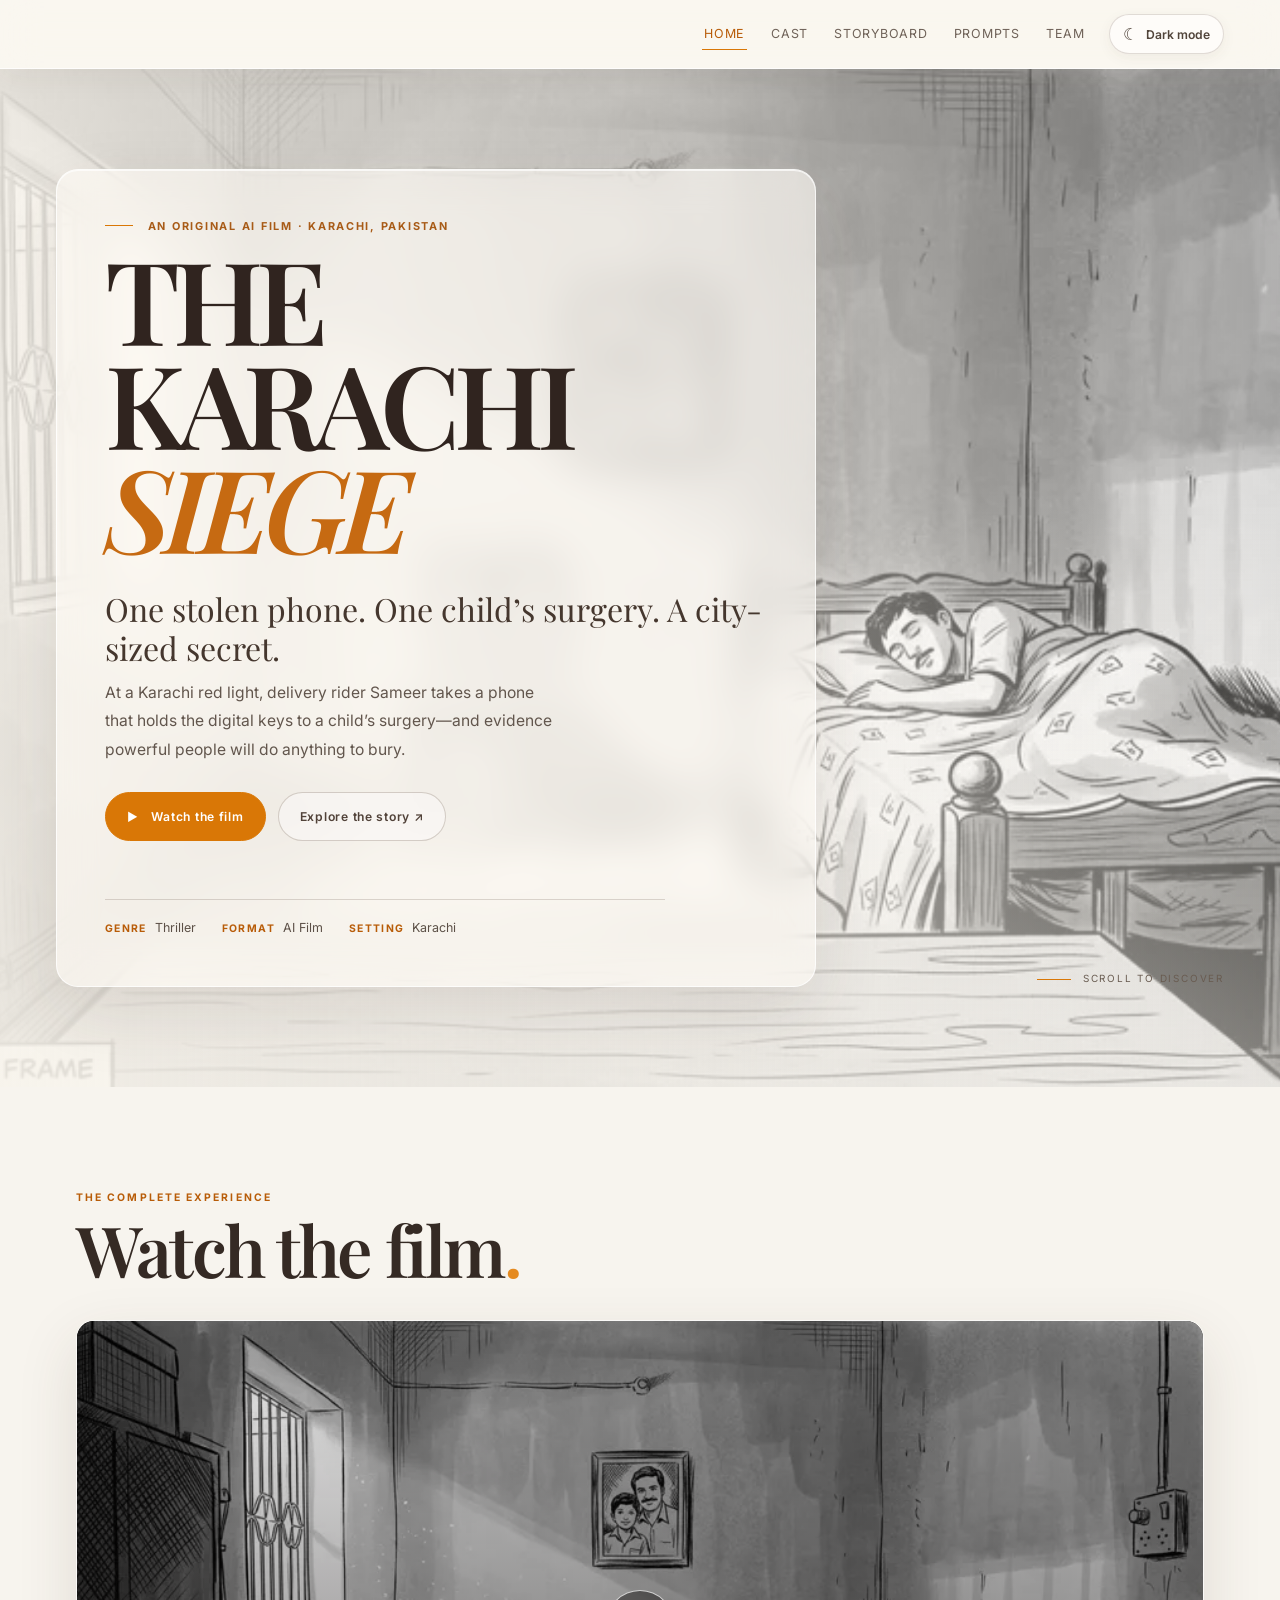
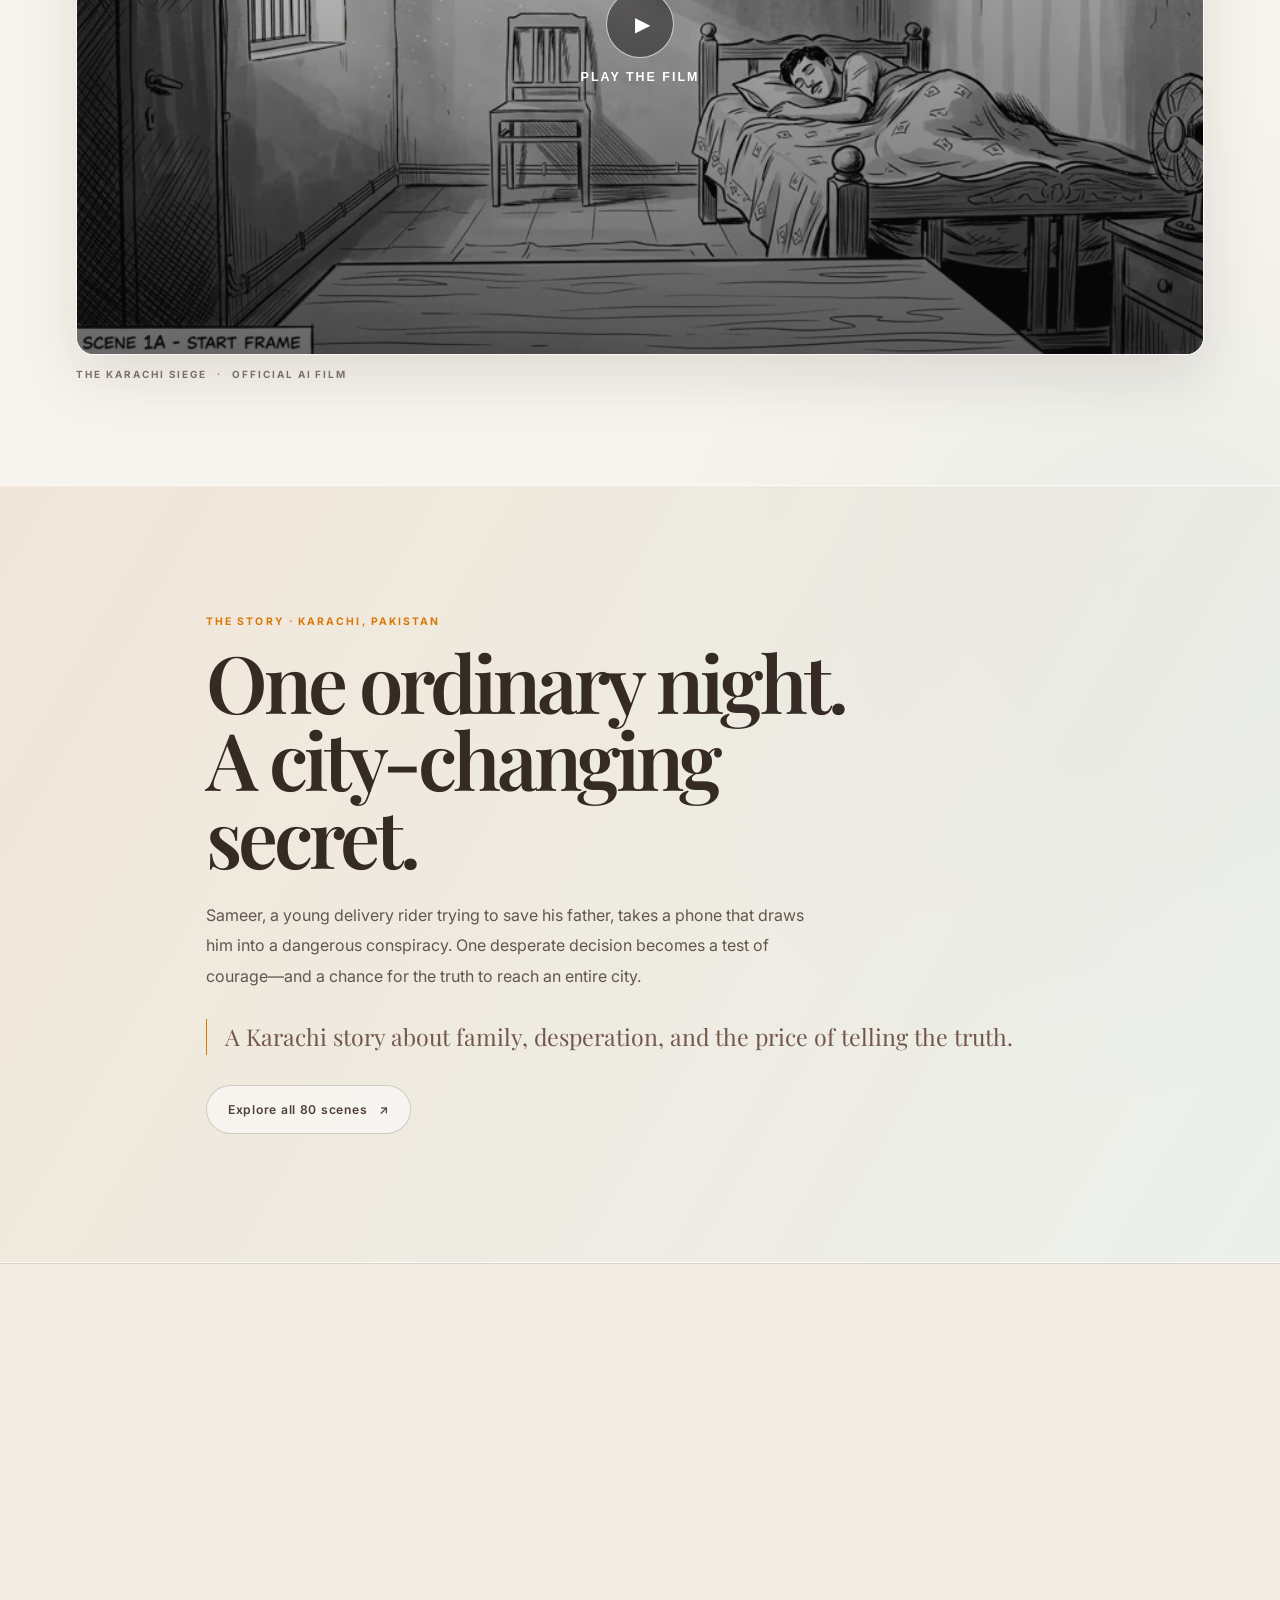
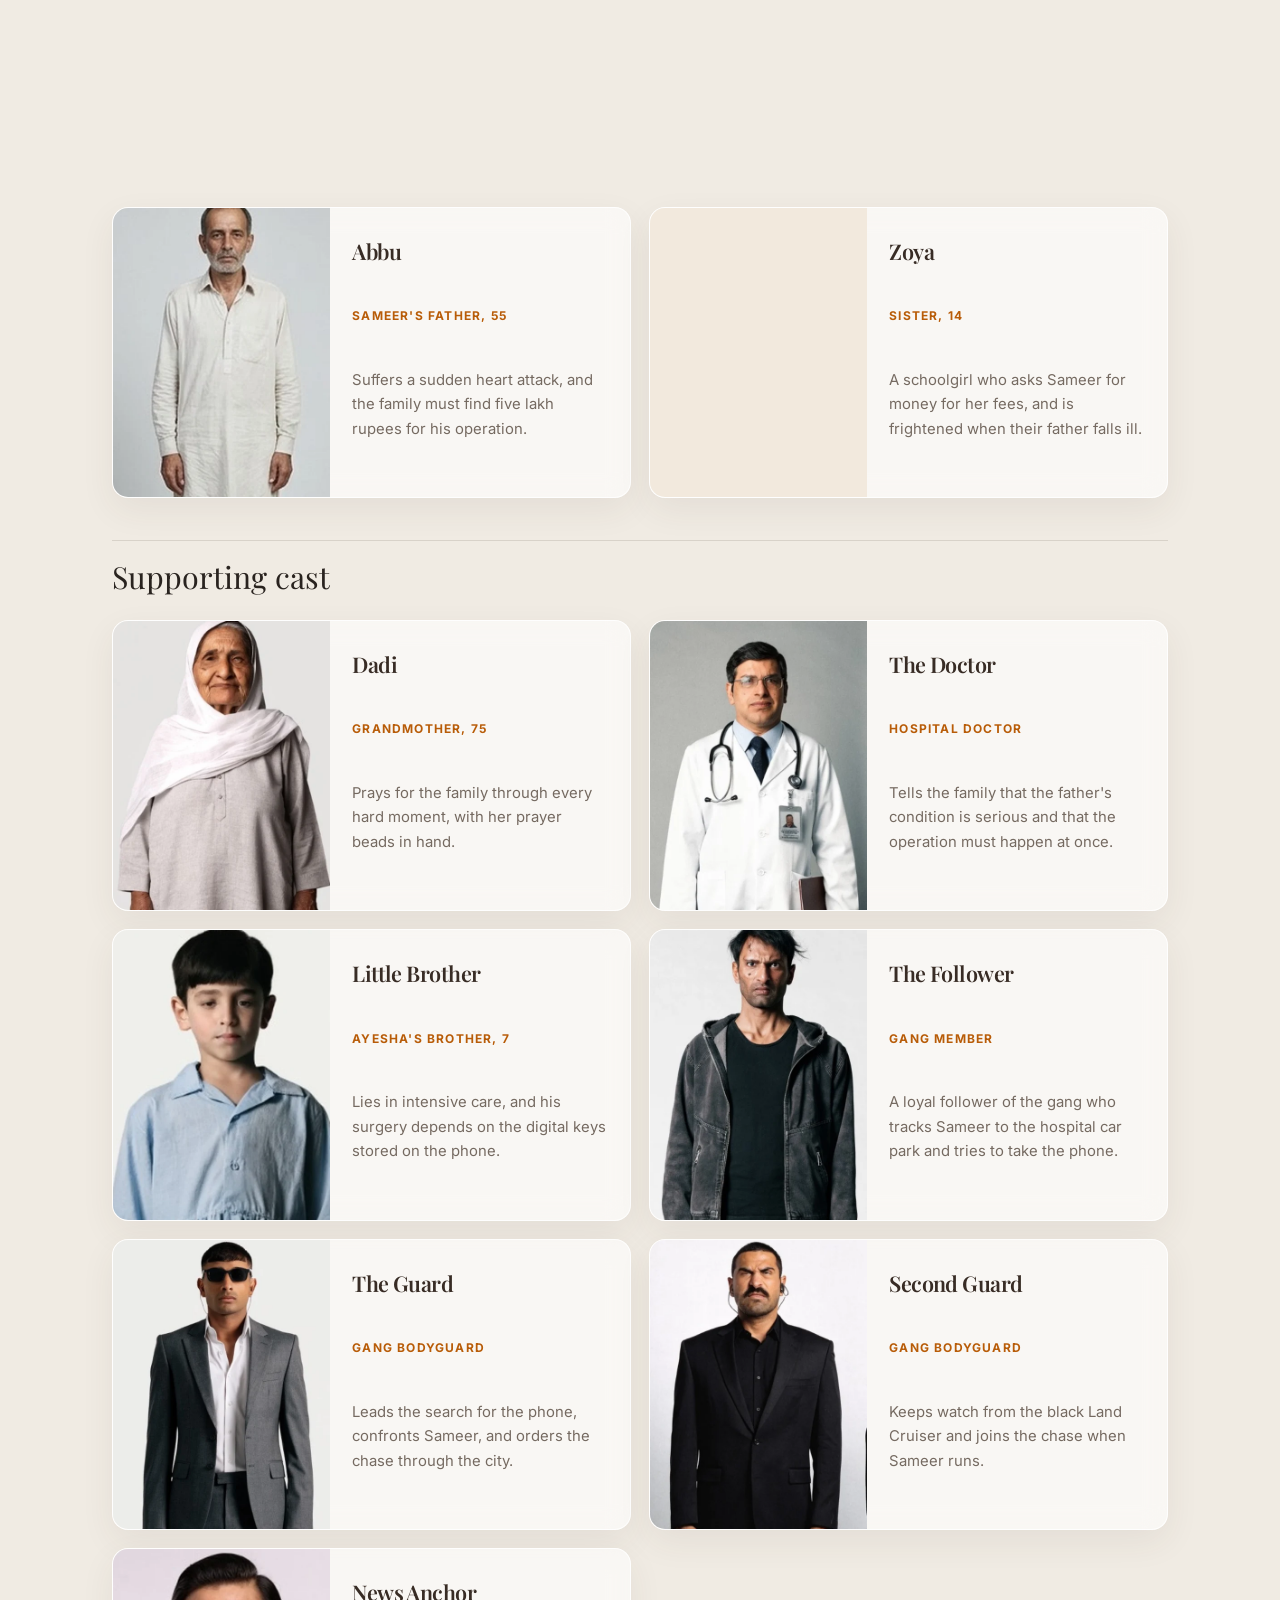
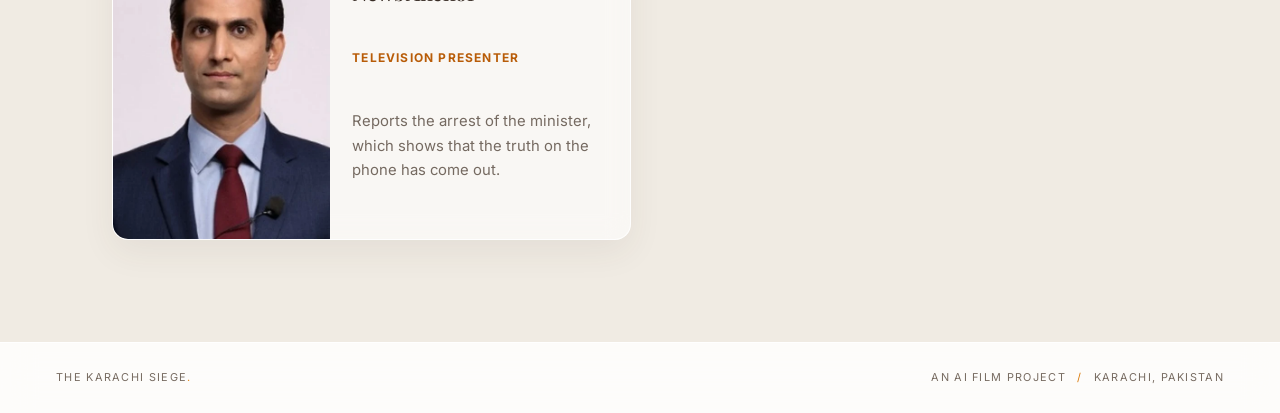
==== commit 13c64fdd: "Update homepage search description" ====
--- a/index.html
+++ b/index.html
@@ -4,7 +4,7 @@
   <meta charset="utf-8" />
   <meta name="viewport" content="width=device-width, initial-scale=1" />
   <title>The Karachi Siege — An AI Film</title>
-  <meta name="description" content="One phone. One conspiracy. A city on the edge. Explore The Karachi Siege, an AI film set in Karachi." />
+  <meta name="description" content="A delivery rider in Karachi takes a phone that holds the keys to a child’s surgery and a dangerous city-wide secret." />
   <meta name="theme-color" content="#f5f0e8" />
   <meta property="og:type" content="website" />
   <meta property="og:title" content="The Karachi Siege — An AI Film" />
--- a/styles.css
+++ b/styles.css
@@ -1983,3 +1983,92 @@
 :root[data-theme="dark"] .video-frame,
 :root[data-theme="dark"] .shot-frame { border-color: rgba(255,255,255,.14); }
 :root[data-theme="dark"] .prompt-body { color: #e1d7ce; }
+
+
+/* Competition polish: real film still poster, clearer cast grouping, quicker reveals */
+.home-header { justify-content: flex-end; }
+.video-frame iframe {
+  opacity: 0;
+  pointer-events: none;
+  transition: opacity 220ms ease;
+}
+.video-frame iframe.is-playing {
+  opacity: 1;
+  pointer-events: auto;
+}
+.video-poster {
+  position: absolute;
+  inset: 0;
+  z-index: 2;
+  display: flex;
+  flex-direction: column;
+  align-items: center;
+  justify-content: center;
+  gap: 12px;
+  width: 100%;
+  height: 100%;
+  padding: 0;
+  border: 0;
+  color: #fff;
+  background: #151311;
+  cursor: pointer;
+  overflow: hidden;
+}
+.video-poster::after {
+  content: "";
+  position: absolute;
+  inset: 0;
+  background: linear-gradient(180deg, rgba(12,10,9,.08), rgba(12,10,9,.62));
+}
+.video-poster img {
+  position: absolute;
+  inset: 0;
+  width: 100%;
+  height: 100%;
+  object-fit: cover;
+  object-position: center 42%;
+  transition: transform 500ms ease;
+}
+.video-poster:hover img { transform: scale(1.025); }
+.poster-play-icon,
+.poster-play-label {
+  position: relative;
+  z-index: 1;
+}
+.poster-play-icon {
+  display: grid;
+  place-items: center;
+  width: 68px;
+  height: 68px;
+  padding-left: 4px;
+  border: 1px solid rgba(255,255,255,.72);
+  border-radius: 50%;
+  background: rgba(12,10,9,.45);
+  font-size: 1.25rem;
+  backdrop-filter: blur(8px);
+}
+.poster-play-label {
+  font-size: .78rem;
+  font-weight: 700;
+  letter-spacing: .16em;
+  text-transform: uppercase;
+}
+.video-poster[hidden] { display: none; }
+.cast-group-heading {
+  grid-column: 1 / -1;
+  margin: 24px 0 0;
+  padding-top: 12px;
+  border-top: 1px solid var(--line);
+  color: var(--text);
+  font-family: var(--serif);
+  font-size: clamp(1.45rem, 3vw, 1.9rem);
+  font-weight: 400;
+}
+.reveal {
+  transform: translateY(8px);
+  transition-duration: 420ms;
+  transition-delay: calc(var(--i, 0) * 45ms);
+}
+@media (prefers-reduced-motion: reduce) {
+  .video-poster img { transition: none; }
+}
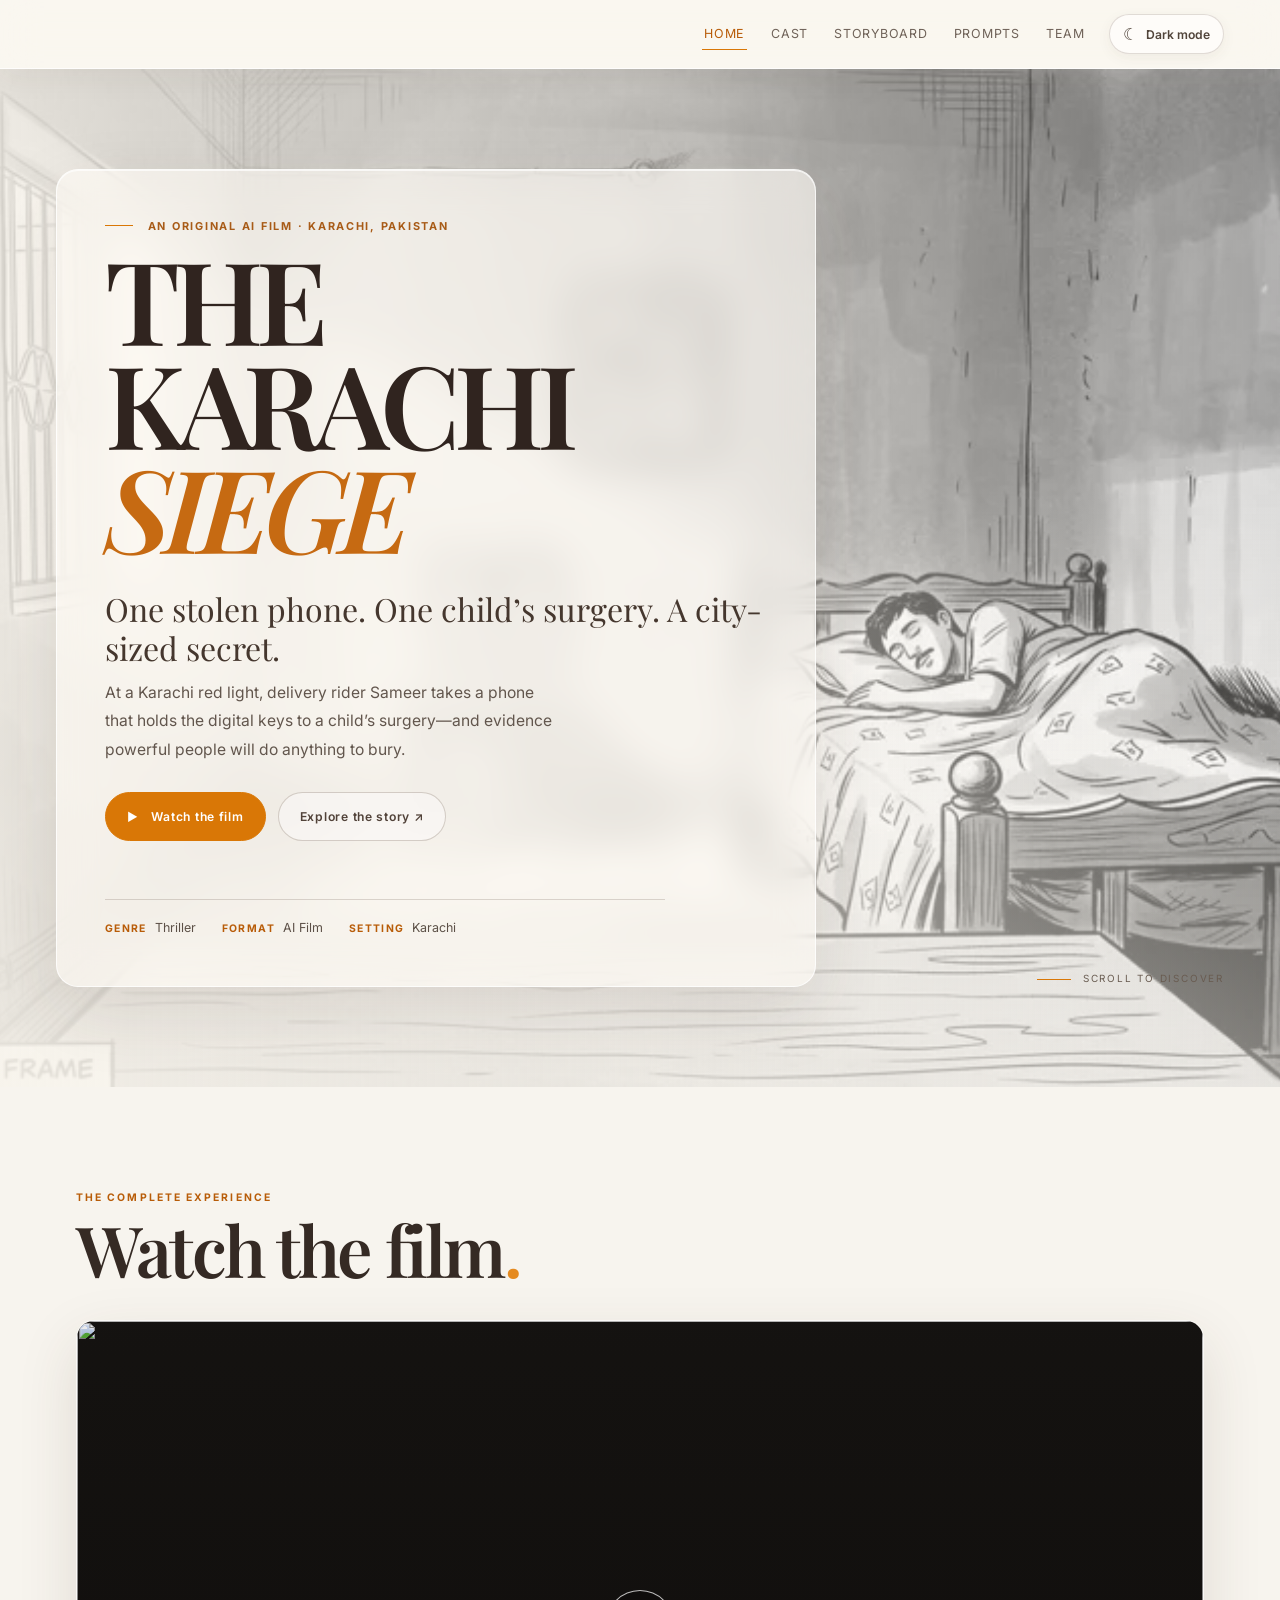
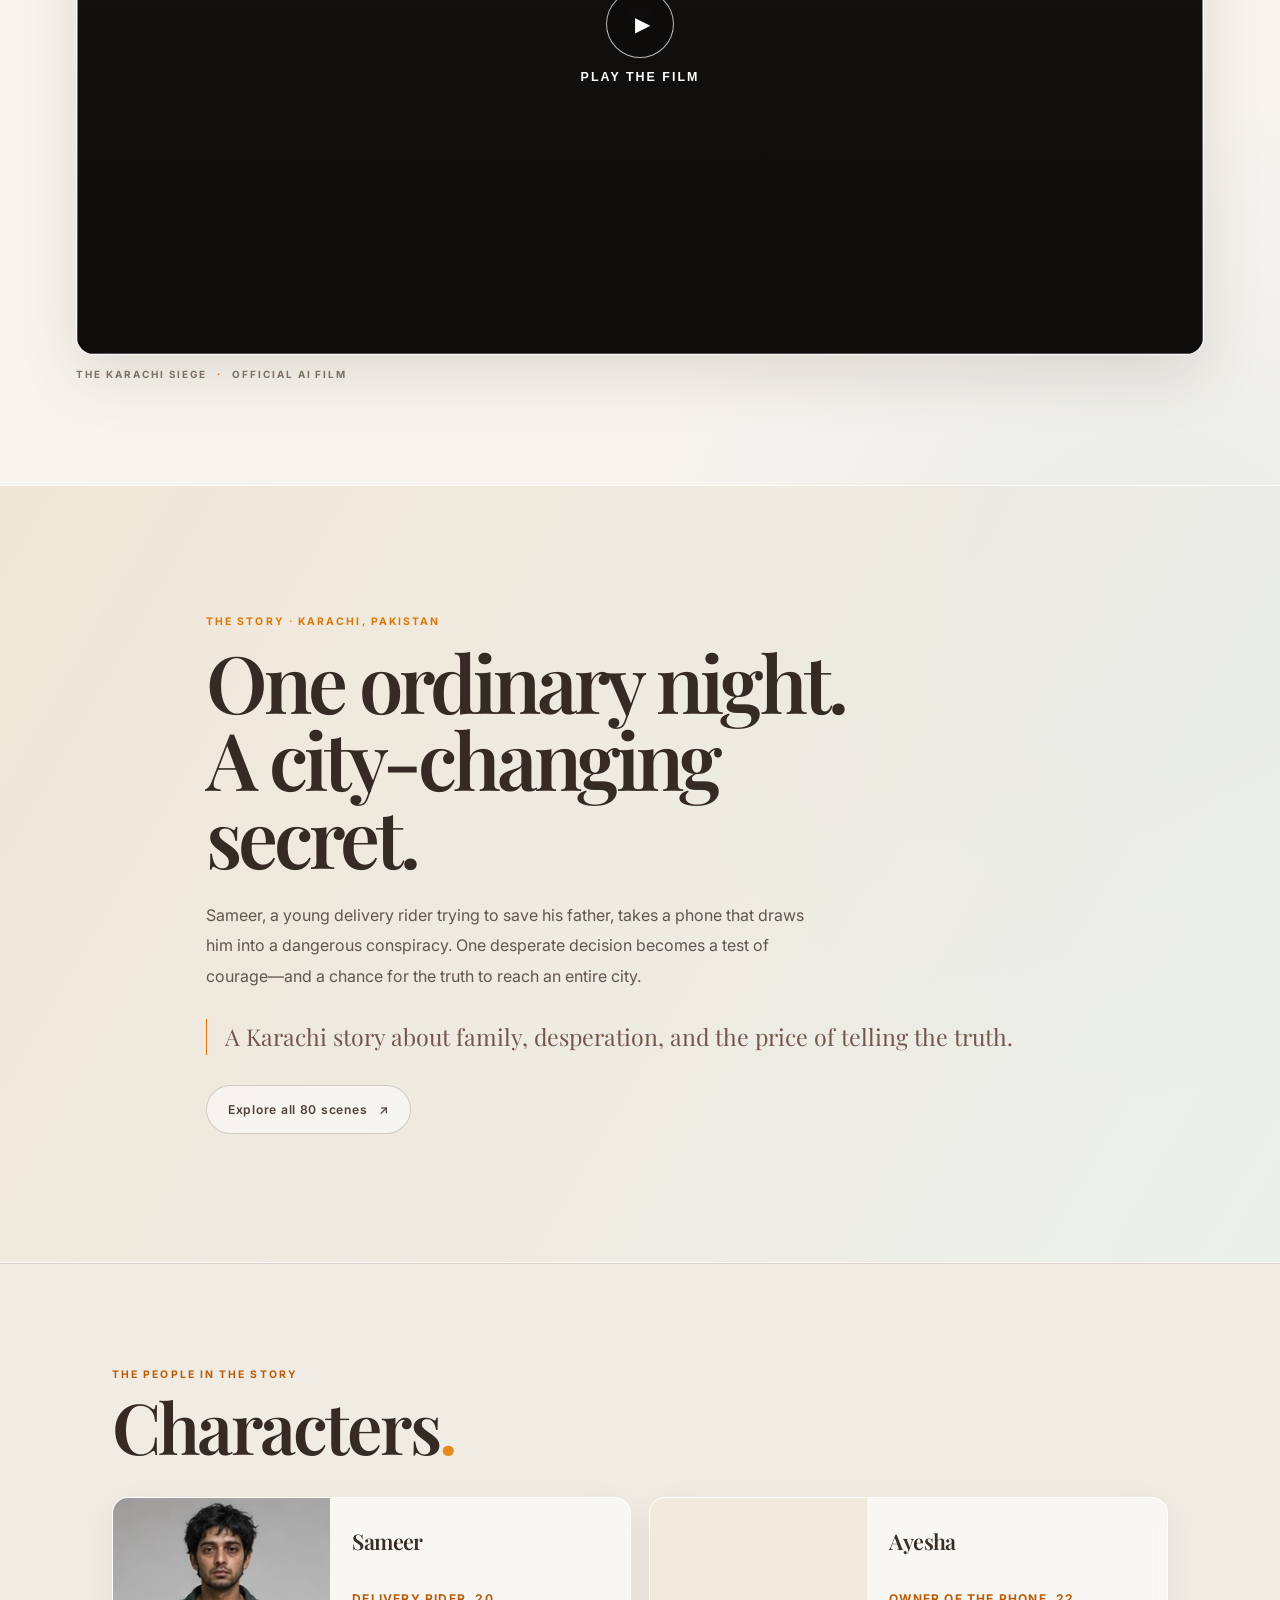
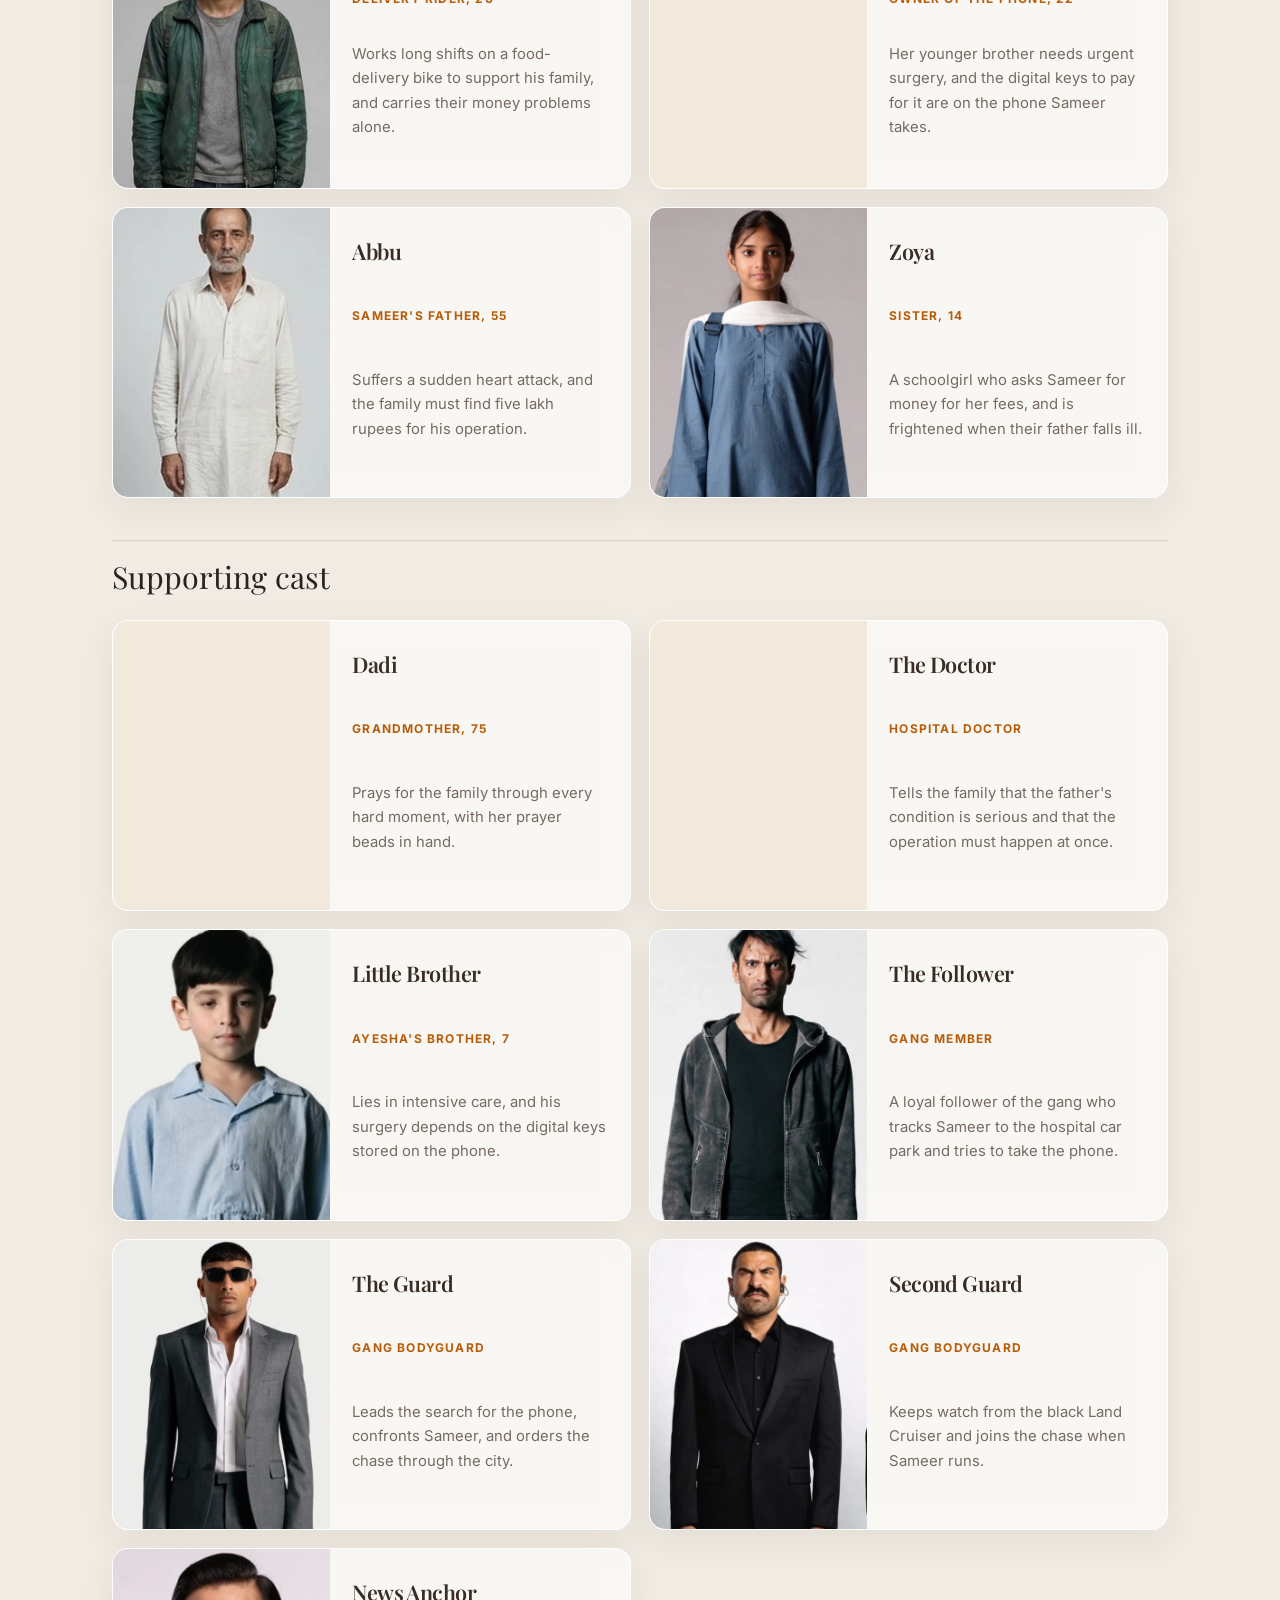
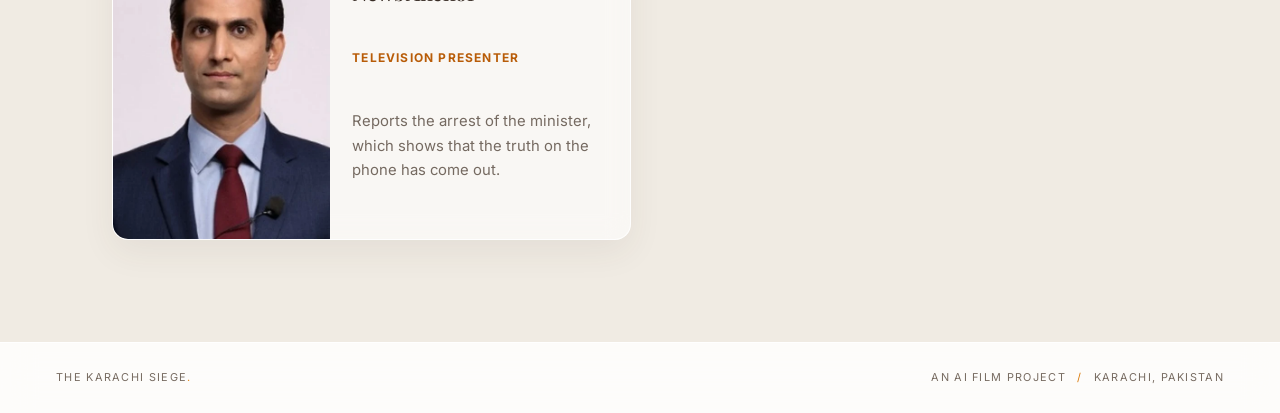
==== commit 1ab283d3: "Use the official YouTube thumbnail for the film player" ====
--- a/index.html
+++ b/index.html
@@ -59,7 +59,7 @@
       </div>
       <div class="video-frame reveal">
         <button class="video-poster" id="film-play" type="button" aria-label="Play The Karachi Siege full film">
-          <img src="stills/scene_01.webp" alt="" aria-hidden="true" fetchpriority="high" />
+          <img src="https://i.ytimg.com/vi/B6pu8312X1o/hqdefault.jpg" alt="" aria-hidden="true" fetchpriority="high" />
           <span class="poster-play-icon" aria-hidden="true">▶</span>
           <span class="poster-play-label">Play the film</span>
         </button>
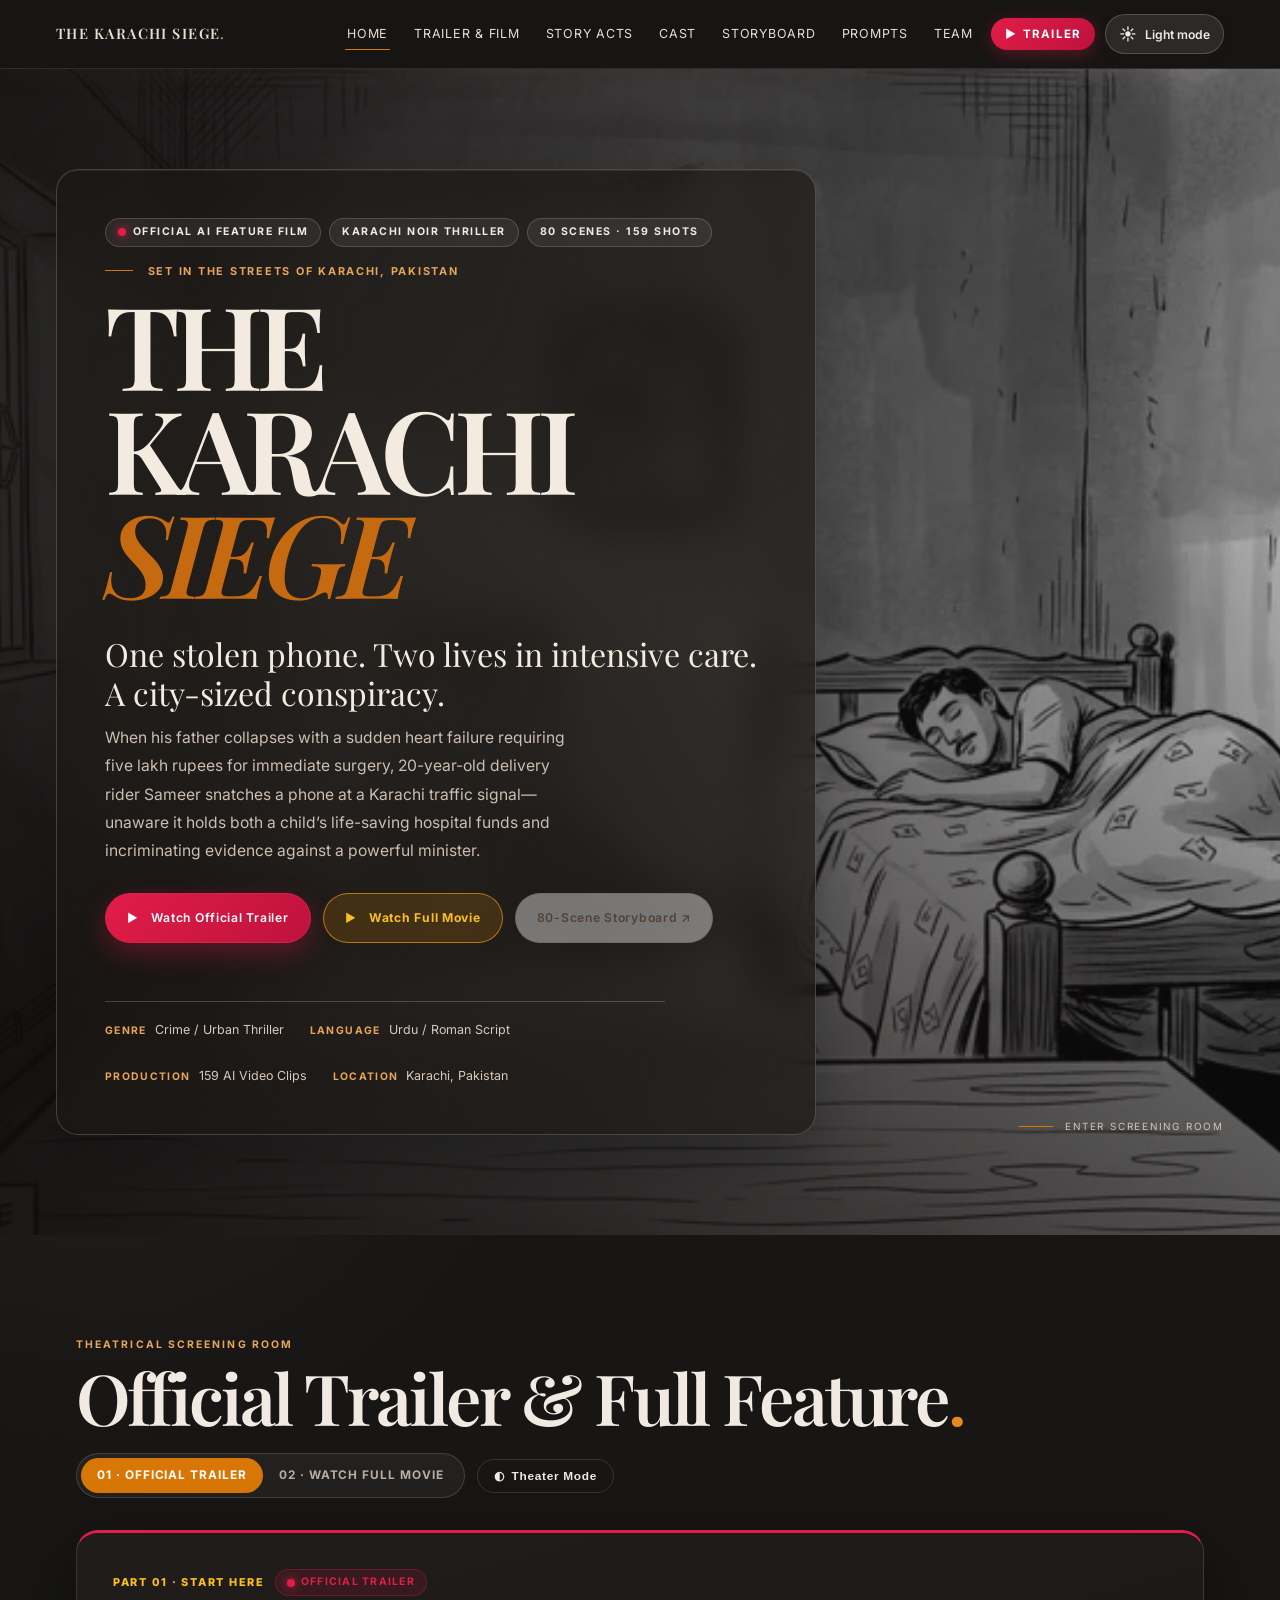
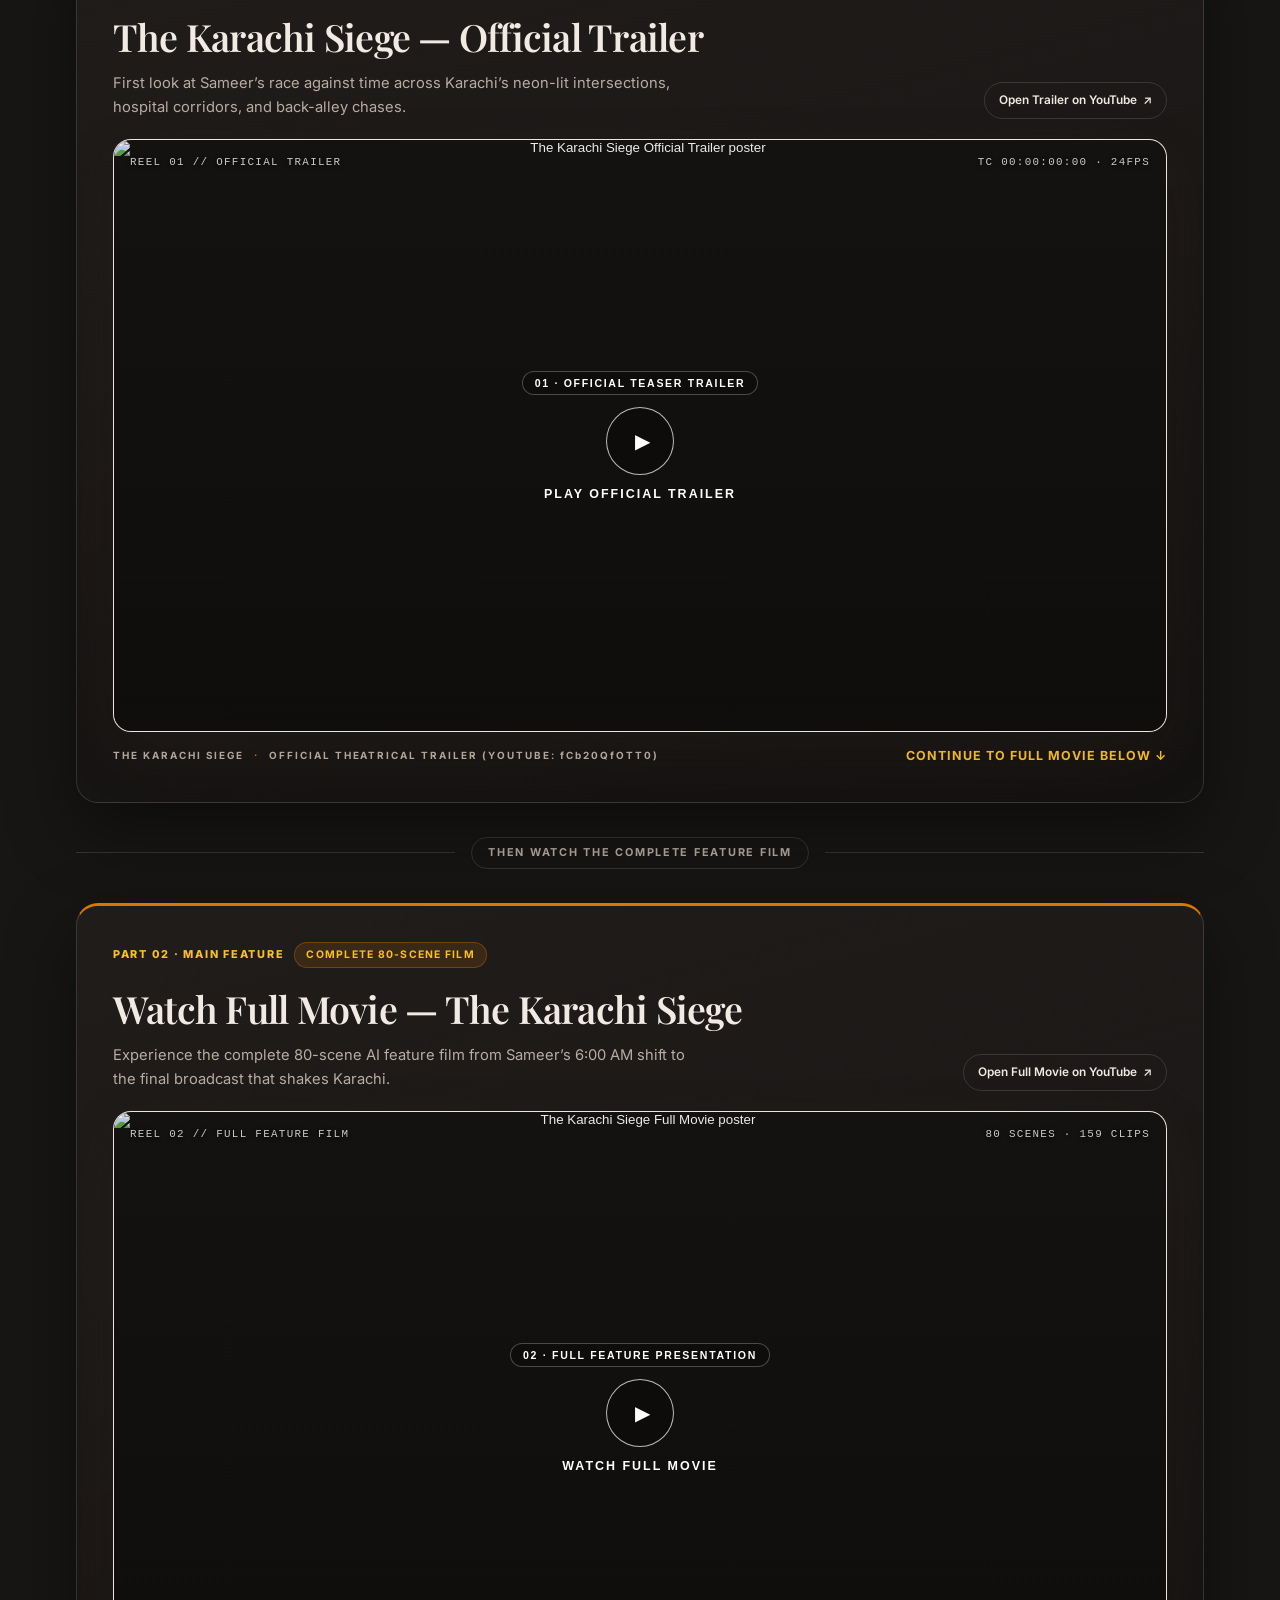
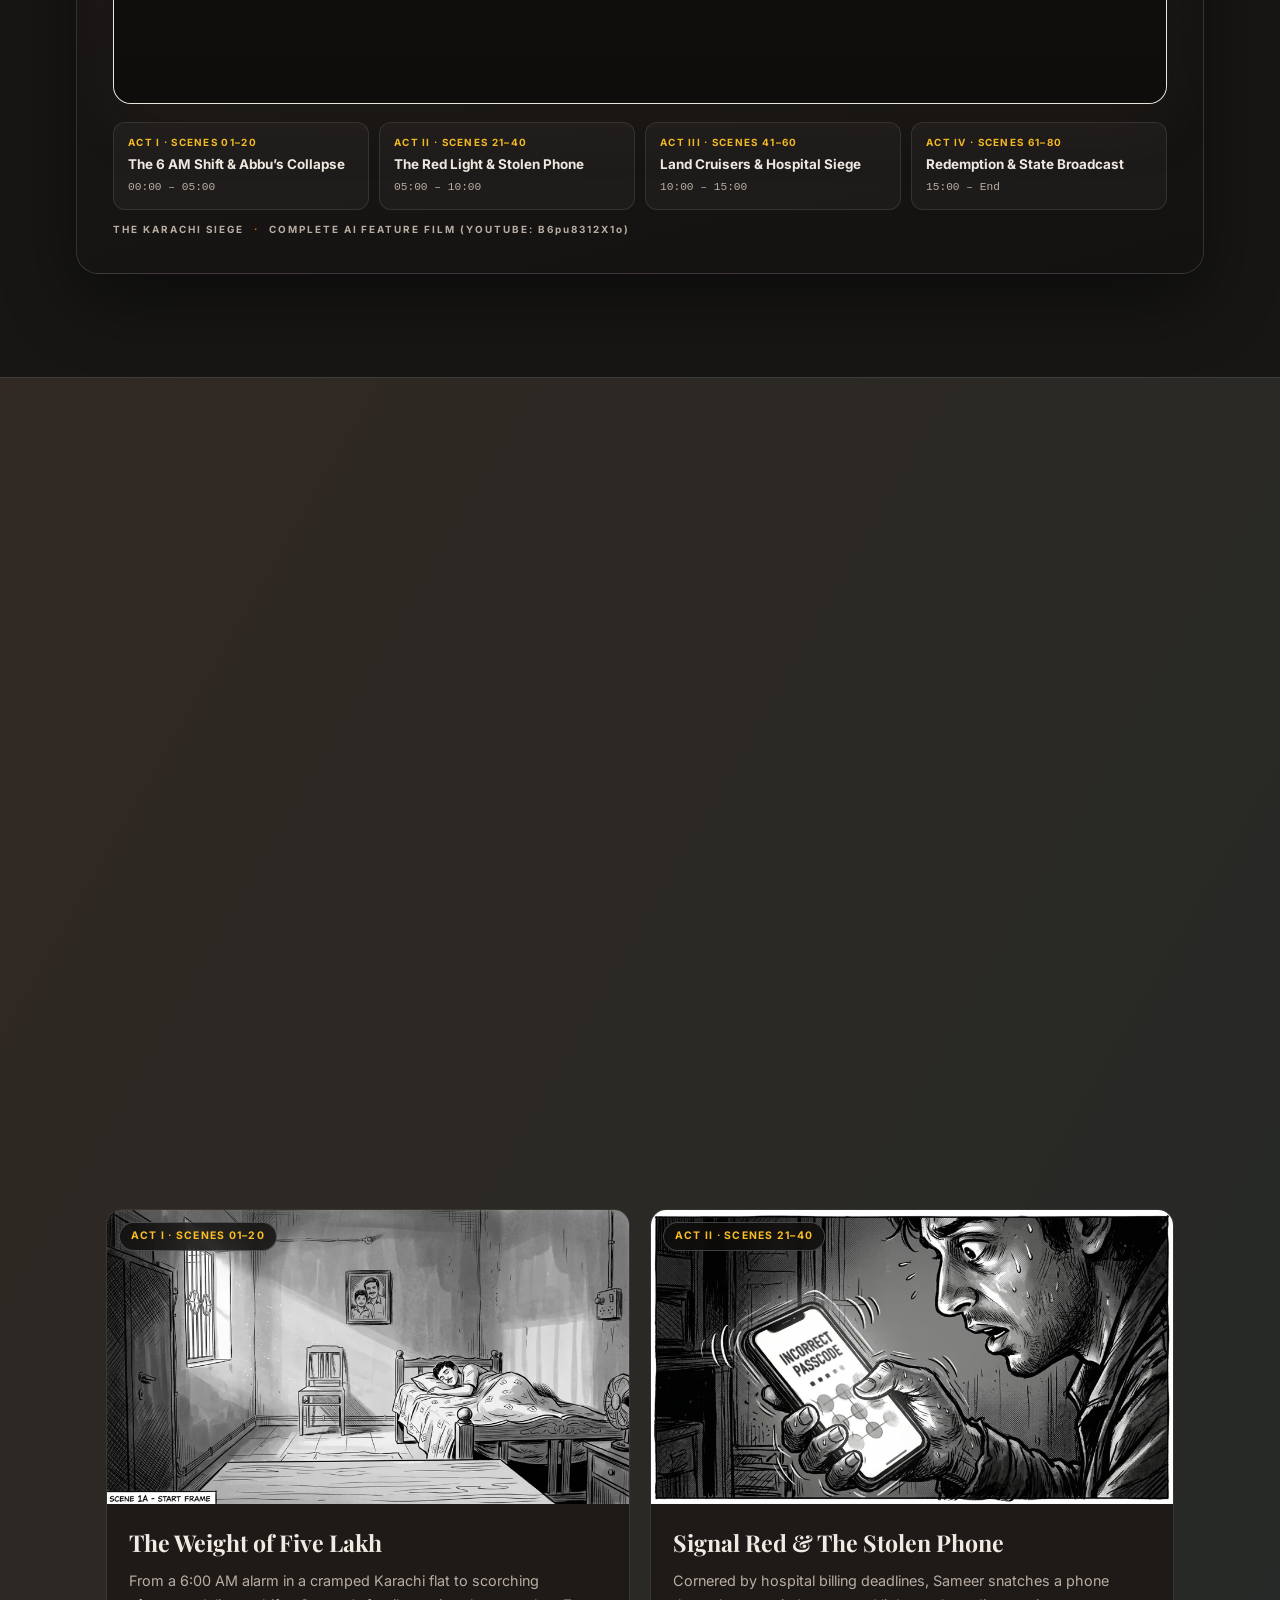
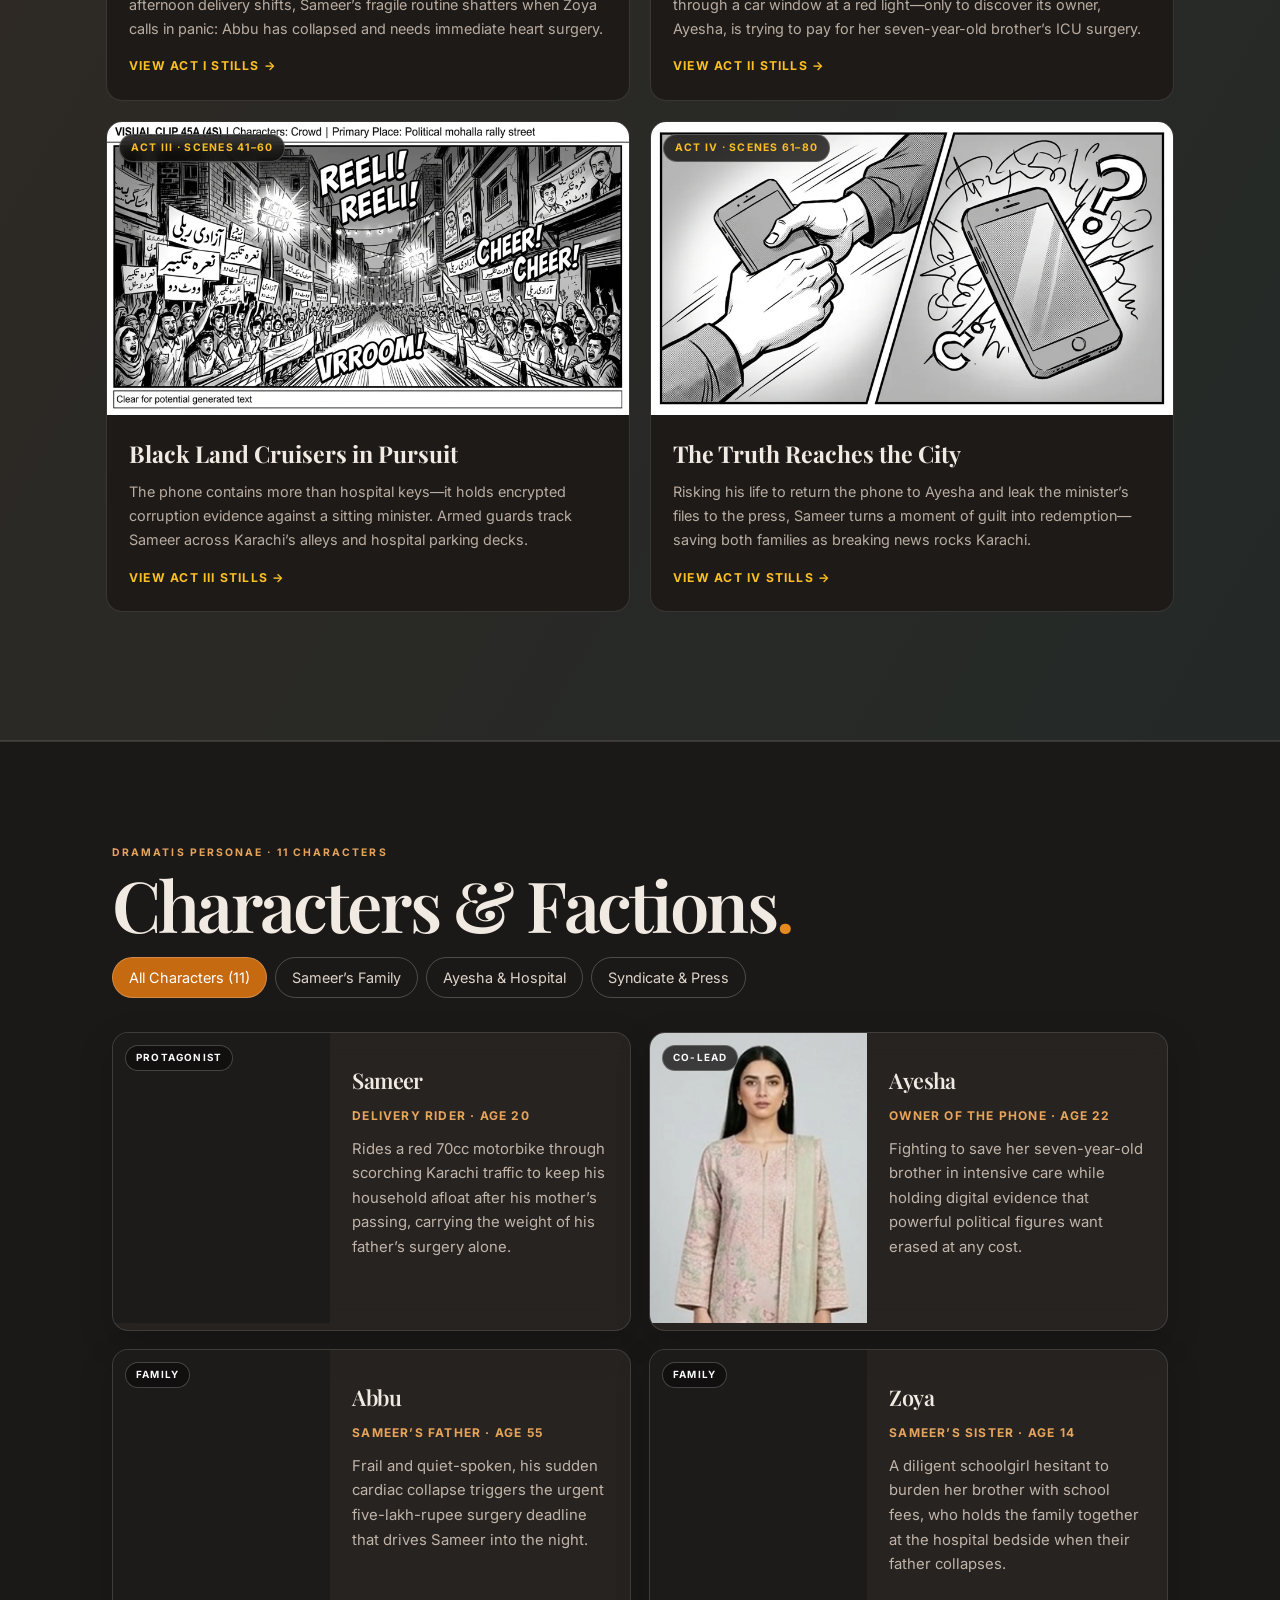
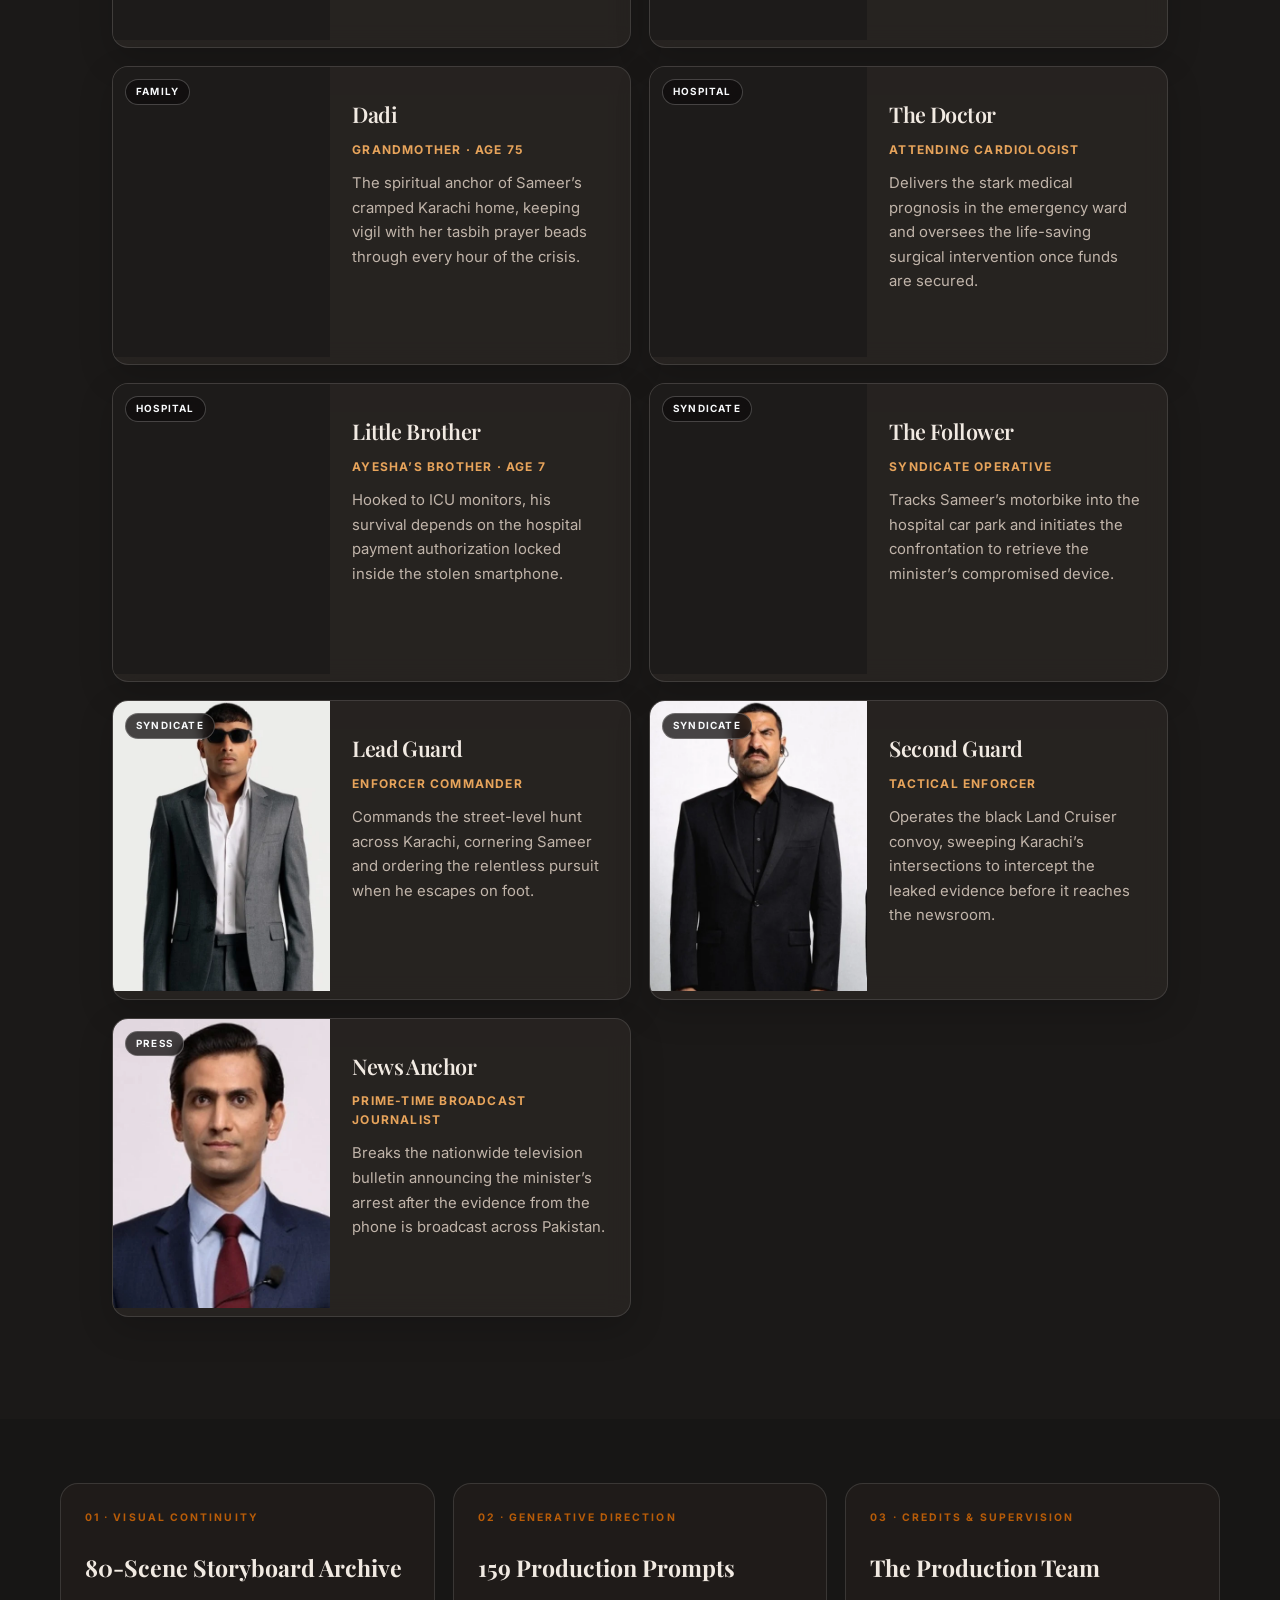
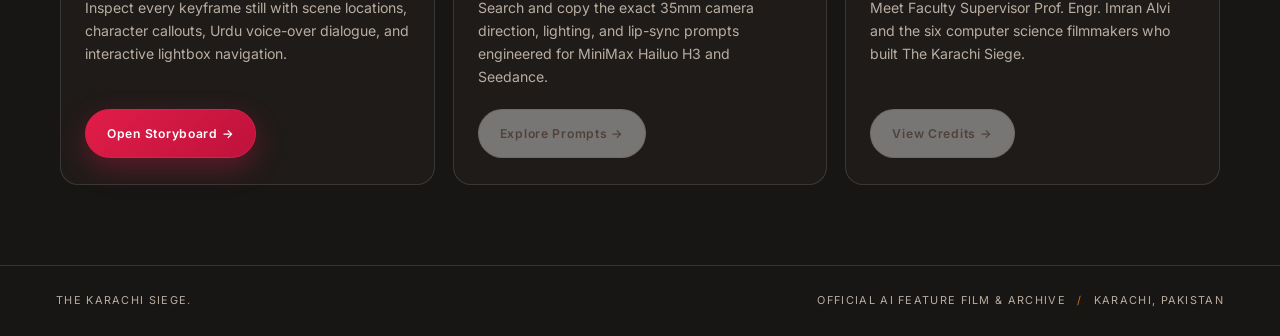
==== commit 7b01c702: "feat: add official trailer (fCb20QfOTT0) before full movie, cinema noir theme, 4-act timeline, inter" ====
--- a/index.html
+++ b/index.html
@@ -1,14 +1,14 @@
 <!doctype html>
-<html lang="en">
+<html lang="en" data-theme="dark">
 <head>
   <meta charset="utf-8" />
   <meta name="viewport" content="width=device-width, initial-scale=1" />
-  <title>The Karachi Siege — An AI Film</title>
-  <meta name="description" content="A delivery rider in Karachi takes a phone that holds the keys to a child’s surgery and a dangerous city-wide secret." />
-  <meta name="theme-color" content="#f5f0e8" />
-  <meta property="og:type" content="website" />
-  <meta property="og:title" content="The Karachi Siege — An AI Film" />
-  <meta property="og:description" content="At a Karachi red light, a stolen phone turns one delivery rider’s night into a race to save a child and expose a city-sized secret." />
+  <title>The Karachi Siege — Official AI Feature Film &amp; Trailer</title>
+  <meta name="description" content="Watch the official trailer and full AI thriller film The Karachi Siege. At a Karachi red light, a delivery rider takes a phone holding the keys to a child’s surgery and a city-wide conspiracy." />
+  <meta name="theme-color" content="#0d0c0b" />
+  <meta property="og:type" content="video.movie" />
+  <meta property="og:title" content="The Karachi Siege — Official Trailer &amp; Full AI Film" />
+  <meta property="og:description" content="At a Karachi red light, a stolen phone turns one delivery rider’s night into a race to save two lives and expose a city-sized conspiracy." />
   <meta property="og:image" content="https://raw.githubusercontent.com/jawadnawaz-cs/Ai-Flim-The-Karachi-Siege/main/stills/scene_01.webp" />
   <meta name="twitter:card" content="summary_large_image" />
   <link rel="icon" href="favicon.svg" type="image/svg+xml" />
@@ -17,144 +17,459 @@
   <link rel="stylesheet" href="styles.css" />
 </head>
 <body>
-  <header class="site-header home-header">
+  <header class="site-header">
+    <a class="brand" href="index.html">THE KARACHI SIEGE<span class="brand-mark">.</span></a>
     <nav aria-label="Primary">
       <a href="index.html" aria-current="page">Home</a>
+      <a href="#watch">Trailer &amp; Film</a>
+      <a href="#story">Story Acts</a>
       <a href="#cast">Cast</a>
       <a href="storyboard.html">Storyboard</a>
       <a href="prompts.html">Prompts</a>
       <a href="team.html">Team</a>
     </nav>
-    <button class="theme-toggle" type="button" aria-label="Switch to dark mode" aria-pressed="false"><span class="theme-toggle-icon" aria-hidden="true">☾</span><span class="theme-toggle-label">Dark mode</span></button>
+    <div class="header-actions">
+      <a class="header-cta" href="#trailer-player"><span aria-hidden="true">▶</span> Trailer</a>
+      <button class="theme-toggle" type="button" aria-label="Switch to light mode" aria-pressed="true">
+        <span class="theme-toggle-icon" aria-hidden="true">☀</span>
+        <span class="theme-toggle-label">Light mode</span>
+      </button>
+    </div>
   </header>
 
   <main>
+    <!-- HERO SECTION -->
     <section class="hero" id="top">
       <div class="hero-inner">
         <div class="hero-copy">
-          <p class="eyebrow reveal"><span class="eyebrow-line"></span> An original AI film · Karachi, Pakistan</p>
+          <div class="festival-badges reveal">
+            <span class="festival-pill"><span class="signal-dot"></span> OFFICIAL AI FEATURE FILM</span>
+            <span class="festival-pill">KARACHI NOIR THRILLER</span>
+            <span class="festival-pill">80 SCENES · 159 SHOTS</span>
+          </div>
+          <p class="eyebrow reveal"><span class="eyebrow-line"></span> Set in the streets of Karachi, Pakistan</p>
           <h1 class="reveal">THE KARACHI<br /><em>SIEGE</em></h1>
-          <p class="hero-tagline reveal">One stolen phone. One child’s surgery. A city-sized secret.</p>
+          <p class="hero-tagline reveal">One stolen phone. Two lives in intensive care. A city-sized conspiracy.</p>
           <p class="logline reveal">
-            At a Karachi red light, delivery rider Sameer takes a phone that holds the digital keys to a child’s surgery—and evidence powerful people will do anything to bury.
+            When his father collapses with a sudden heart failure requiring five lakh rupees for immediate surgery, 20-year-old delivery rider Sameer snatches a phone at a Karachi traffic signal—unaware it holds both a child’s life-saving hospital funds and incriminating evidence against a powerful minister.
           </p>
           <div class="actions reveal">
-            <a class="button primary" href="#watch"><span class="play-icon" aria-hidden="true">▶</span> Watch the film</a>
-            <a class="button" href="storyboard.html">Explore the story <span aria-hidden="true">↗</span></a>
-          </div>
-          <div class="hero-meta reveal" aria-label="Film information">
-            <span><b>GENRE</b> Thriller</span>
-            <span><b>FORMAT</b> AI Film</span>
-            <span><b>SETTING</b> Karachi</span>
-          </div>
-        </div>
-        <a class="scroll-cue" href="#watch" aria-label="Scroll to watch the film"><span></span> SCROLL TO DISCOVER</a>
+            <a class="button primary" href="#trailer-player" data-watch-target="trailer">
+              <span class="play-icon" aria-hidden="true">▶</span> Watch Official Trailer
+            </a>
+            <a class="button secondary-cta" href="#movie-player" data-watch-target="movie">
+              <span class="play-icon" aria-hidden="true">▶</span> Watch Full Movie
+            </a>
+            <a class="button" href="storyboard.html">
+              80-Scene Storyboard <span aria-hidden="true">↗</span>
+            </a>
+          </div>
+          <div class="hero-meta reveal" aria-label="Film specifications">
+            <span><b>GENRE</b> Crime / Urban Thriller</span>
+            <span><b>LANGUAGE</b> Urdu / Roman Script</span>
+            <span><b>PRODUCTION</b> 159 AI Video Clips</span>
+            <span><b>LOCATION</b> Karachi, Pakistan</span>
+          </div>
+        </div>
+        <a class="scroll-cue" href="#watch" aria-label="Scroll to screening room"><span></span> ENTER SCREENING ROOM</a>
       </div>
     </section>
 
+    <!-- SCREENING ROOM: 1. OFFICIAL TRAILER FIRST, 2. FULL MOVIE SECOND -->
     <section class="watch" id="watch" aria-labelledby="watch-title">
-      <div class="section-head reveal">
-        <p class="eyebrow">The complete experience</p>
-        <h2 id="watch-title">Watch the film<span class="accent-dot">.</span></h2>
-      </div>
-      <div class="video-frame reveal">
-        <button class="video-poster" id="film-play" type="button" aria-label="Play The Karachi Siege full film">
-          <img src="https://i.ytimg.com/vi/B6pu8312X1o/hqdefault.jpg" alt="" aria-hidden="true" fetchpriority="high" />
-          <span class="poster-play-icon" aria-hidden="true">▶</span>
-          <span class="poster-play-label">Play the film</span>
-        </button>
-        <iframe
-          id="film"
-          data-src="https://www.youtube-nocookie.com/embed/B6pu8312X1o?playsinline=1&rel=0"
-          title="The Karachi Siege, full film"
-          loading="lazy"
-          allow="accelerometer; autoplay; clipboard-write; encrypted-media; gyroscope; picture-in-picture; web-share"
-          referrerpolicy="strict-origin-when-cross-origin"
-          allowfullscreen
-        ></iframe>
-      </div>
-      <p class="watch-caption">THE KARACHI SIEGE <span>·</span> OFFICIAL AI FILM</p>
+      <div class="screening-topbar reveal">
+        <div class="section-head">
+          <p class="eyebrow">Theatrical Screening Room</p>
+          <h2 id="watch-title">Official Trailer &amp; Full Feature<span class="accent-dot">.</span></h2>
+        </div>
+        <div class="screening-controls">
+          <div class="screening-tabs" role="group" aria-label="Jump to video player">
+            <a class="screen-tab is-active" href="#trailer-player" data-screen-nav="trailer">01 · Official Trailer</a>
+            <a class="screen-tab" href="#movie-player" data-screen-nav="movie">02 · Watch Full Movie</a>
+          </div>
+          <button class="theater-btn" id="theater-toggle" type="button" aria-pressed="false">
+            <span aria-hidden="true">◐</span> Theater Mode
+          </button>
+        </div>
+      </div>
+
+      <!-- STEP 1: OFFICIAL TRAILER AT START -->
+      <article class="cinema-showcase trailer-showcase reveal" id="trailer-player">
+        <div class="showcase-header">
+          <div class="showcase-badge-group">
+            <span class="showcase-step">PART 01 · START HERE</span>
+            <span class="showcase-status"><span class="signal-dot"></span> OFFICIAL TRAILER</span>
+          </div>
+          <div class="showcase-title-row">
+            <div>
+              <h3>The Karachi Siege — Official Trailer</h3>
+              <p class="showcase-sub">First look at Sameer’s race against time across Karachi’s neon-lit intersections, hospital corridors, and back-alley chases.</p>
+            </div>
+            <a class="yt-external-link" href="https://youtu.be/fCb20QfOTT0" target="_blank" rel="noopener noreferrer">
+              Open Trailer on YouTube <span aria-hidden="true">↗</span>
+            </a>
+          </div>
+        </div>
+
+        <div class="video-frame">
+          <div class="frame-timecode" aria-hidden="true">
+            <span>REEL 01 // OFFICIAL TRAILER</span>
+            <span>TC 00:00:00:00 · 24FPS</span>
+          </div>
+          <button class="video-poster" id="trailer-play" type="button" aria-label="Play The Karachi Siege Official Trailer">
+            <img
+              src="https://i.ytimg.com/vi/fCb20QfOTT0/maxresdefault.jpg"
+              onerror="this.onerror=null;this.src='https://i.ytimg.com/vi/fCb20QfOTT0/hqdefault.jpg';"
+              alt="The Karachi Siege Official Trailer poster"
+              fetchpriority="high"
+            />
+            <span class="poster-badge">01 · OFFICIAL TEASER TRAILER</span>
+            <span class="poster-play-icon" aria-hidden="true">▶</span>
+            <span class="poster-play-label">Play Official Trailer</span>
+          </button>
+          <iframe
+            id="trailer"
+            data-src="https://www.youtube-nocookie.com/embed/fCb20QfOTT0?playsinline=1&rel=0"
+            title="The Karachi Siege — Official Trailer"
+            loading="lazy"
+            allow="accelerometer; autoplay; clipboard-write; encrypted-media; gyroscope; picture-in-picture; web-share"
+            referrerpolicy="strict-origin-when-cross-origin"
+            allowfullscreen
+          ></iframe>
+        </div>
+        <div class="showcase-footer">
+          <p class="watch-caption">THE KARACHI SIEGE <span>·</span> OFFICIAL THEATRICAL TRAILER (YOUTUBE: fCb20QfOTT0)</p>
+          <a class="next-feature-link" href="#movie-player">Continue to Full Movie below <span aria-hidden="true">↓</span></a>
+        </div>
+      </article>
+
+      <!--Connector between Trailer and Full Movie-->
+      <div class="screening-divider reveal" aria-hidden="true">
+        <span class="divider-line"></span>
+        <span class="divider-pill">THEN WATCH THE COMPLETE FEATURE FILM</span>
+        <span class="divider-line"></span>
+      </div>
+
+      <!-- STEP 2: WATCH FULL MOVIE -->
+      <article class="cinema-showcase feature-showcase reveal" id="movie-player">
+        <div class="showcase-header">
+          <div class="showcase-badge-group">
+            <span class="showcase-step">PART 02 · MAIN FEATURE</span>
+            <span class="showcase-status feature-pill">COMPLETE 80-SCENE FILM</span>
+          </div>
+          <div class="showcase-title-row">
+            <div>
+              <h3>Watch Full Movie — The Karachi Siege</h3>
+              <p class="showcase-sub">Experience the complete 80-scene AI feature film from Sameer’s 6:00 AM shift to the final broadcast that shakes Karachi.</p>
+            </div>
+            <a class="yt-external-link" href="https://www.youtube.com/watch?v=B6pu8312X1o" target="_blank" rel="noopener noreferrer">
+              Open Full Movie on YouTube <span aria-hidden="true">↗</span>
+            </a>
+          </div>
+        </div>
+
+        <div class="video-frame">
+          <div class="frame-timecode" aria-hidden="true">
+            <span>REEL 02 // FULL FEATURE FILM</span>
+            <span>80 SCENES · 159 CLIPS</span>
+          </div>
+          <button class="video-poster" id="film-play" type="button" aria-label="Play The Karachi Siege full film">
+            <img
+              src="https://i.ytimg.com/vi/B6pu8312X1o/maxresdefault.jpg"
+              onerror="this.onerror=null;this.src='https://i.ytimg.com/vi/B6pu8312X1o/hqdefault.jpg';"
+              alt="The Karachi Siege Full Movie poster"
+              loading="lazy"
+            />
+            <span class="poster-badge">02 · FULL FEATURE PRESENTATION</span>
+            <span class="poster-play-icon" aria-hidden="true">▶</span>
+            <span class="poster-play-label">Watch Full Movie</span>
+          </button>
+          <iframe
+            id="film"
+            data-src="https://www.youtube-nocookie.com/embed/B6pu8312X1o?playsinline=1&rel=0"
+            title="The Karachi Siege, full film"
+            loading="lazy"
+            allow="accelerometer; autoplay; clipboard-write; encrypted-media; gyroscope; picture-in-picture; web-share"
+            referrerpolicy="strict-origin-when-cross-origin"
+            allowfullscreen
+          ></iframe>
+        </div>
+
+        <!-- Chapter / Act Guide for the Full Film -->
+        <div class="film-chapters" aria-label="Film acts and chapters">
+          <div class="chapter-pill">
+            <span class="chapter-num">ACT I · SCENES 01–20</span>
+            <strong>The 6 AM Shift &amp; Abbu’s Collapse</strong>
+            <span>00:00 – 05:00</span>
+          </div>
+          <div class="chapter-pill">
+            <span class="chapter-num">ACT II · SCENES 21–40</span>
+            <strong>The Red Light &amp; Stolen Phone</strong>
+            <span>05:00 – 10:00</span>
+          </div>
+          <div class="chapter-pill">
+            <span class="chapter-num">ACT III · SCENES 41–60</span>
+            <strong>Land Cruisers &amp; Hospital Siege</strong>
+            <span>10:00 – 15:00</span>
+          </div>
+          <div class="chapter-pill">
+            <span class="chapter-num">ACT IV · SCENES 61–80</span>
+            <strong>Redemption &amp; State Broadcast</strong>
+            <span>15:00 – End</span>
+          </div>
+        </div>
+        <p class="watch-caption">THE KARACHI SIEGE <span>·</span> COMPLETE AI FEATURE FILM (YOUTUBE: B6pu8312X1o)</p>
+      </article>
     </section>
 
+    <!-- STORY & 4-ACT BREAKDOWN -->
     <section class="about story-brief" id="story" aria-labelledby="story-title">
       <div class="about-inner">
-        <p class="eyebrow">The story · Karachi, Pakistan</p>
-        <h2 id="story-title">One ordinary night. A city-changing secret.</h2>
-        <p class="about-copy">Sameer, a young delivery rider trying to save his father, takes a phone that draws him into a dangerous conspiracy. One desperate decision becomes a test of courage—and a chance for the truth to reach an entire city.</p>
-        <p class="story-note">A Karachi story about family, desperation, and the price of telling the truth.</p>
-        <a class="button story-link" href="storyboard.html">Explore all 80 scenes <span aria-hidden="true">↗</span></a>
+        <div class="story-overview reveal">
+          <p class="eyebrow">Narrative Architecture · Karachi, Pakistan</p>
+          <h2 id="story-title">One ordinary night. A city-changing secret<span class="accent-dot">.</span></h2>
+          <p class="about-copy">
+            Sameer, a twenty-year-old delivery rider supporting his ailing father, younger sister Zoya, and elderly Dadi, is pushed to the brink when his father suffers a critical heart attack requiring five lakh rupees for immediate surgery. At a jammed Karachi traffic signal, a split-second mistake pulls him into the crosshairs of an armed political syndicate.
+          </p>
+          <p class="story-note">
+            “Between two hospital beds and a stolen screen, one rider has to choose whether desperation will break him—or wake up an entire city.”
+          </p>
+          <div class="story-stats">
+            <div><strong>80</strong><span>Keyframed Scenes</span></div>
+            <div><strong>159</strong><span>Generated Shots</span></div>
+            <div><strong>11</strong><span>Core Characters</span></div>
+            <div><strong>4</strong><span>Dramatic Acts</span></div>
+          </div>
+        </div>
+
+        <div class="acts-grid">
+          <article class="act-card reveal">
+            <div class="act-thumb">
+              <img src="stills/scene_01.webp" alt="Scene 01 still — Sameer's cramped bedroom in Karachi" loading="lazy" />
+              <span class="act-tag">ACT I · SCENES 01–20</span>
+            </div>
+            <div class="act-body">
+              <h3>The Weight of Five Lakh</h3>
+              <p>From a 6:00 AM alarm in a cramped Karachi flat to scorching afternoon delivery shifts, Sameer’s fragile routine shatters when Zoya calls in panic: Abbu has collapsed and needs immediate heart surgery.</p>
+              <a href="storyboard.html?act=1" class="act-link">View Act I Stills <span aria-hidden="true">→</span></a>
+            </div>
+          </article>
+
+          <article class="act-card reveal">
+            <div class="act-thumb">
+              <img src="stills/scene_20.webp" alt="Scene 20 still — Karachi traffic signal at dusk" loading="lazy" />
+              <span class="act-tag">ACT II · SCENES 21–40</span>
+            </div>
+            <div class="act-body">
+              <h3>Signal Red &amp; The Stolen Phone</h3>
+              <p>Cornered by hospital billing deadlines, Sameer snatches a phone through a car window at a red light—only to discover its owner, Ayesha, is trying to pay for her seven-year-old brother’s ICU surgery.</p>
+              <a href="storyboard.html?act=2" class="act-link">View Act II Stills <span aria-hidden="true">→</span></a>
+            </div>
+          </article>
+
+          <article class="act-card reveal">
+            <div class="act-thumb">
+              <img src="stills/scene_45.webp" alt="Scene 45 still — The gang pursuit in Karachi" loading="lazy" />
+              <span class="act-tag">ACT III · SCENES 41–60</span>
+            </div>
+            <div class="act-body">
+              <h3>Black Land Cruisers in Pursuit</h3>
+              <p>The phone contains more than hospital keys—it holds encrypted corruption evidence against a sitting minister. Armed guards track Sameer across Karachi’s alleys and hospital parking decks.</p>
+              <a href="storyboard.html?act=3" class="act-link">View Act III Stills <span aria-hidden="true">→</span></a>
+            </div>
+          </article>
+
+          <article class="act-card reveal">
+            <div class="act-thumb">
+              <img src="stills/scene_75.webp" alt="Scene 75 still — Breaking news broadcast" loading="lazy" />
+              <span class="act-tag">ACT IV · SCENES 61–80</span>
+            </div>
+            <div class="act-body">
+              <h3>The Truth Reaches the City</h3>
+              <p>Risking his life to return the phone to Ayesha and leak the minister’s files to the press, Sameer turns a moment of guilt into redemption—saving both families as breaking news rocks Karachi.</p>
+              <a href="storyboard.html?act=4" class="act-link">View Act IV Stills <span aria-hidden="true">→</span></a>
+            </div>
+          </article>
+        </div>
       </div>
     </section>
 
+    <!-- CHARACTERS / CAST DOSSIER -->
     <section class="cast" id="cast" aria-labelledby="cast-title">
       <div class="section-head reveal">
-        <p class="eyebrow">The people in the story</p>
-        <h2 id="cast-title">Characters<span class="accent-dot">.</span></h2>
-      </div>
-      <div class="cast-grid">
-        <article class="cast-card reveal">
-          <img class="cast-photo" src="cast/sameer.webp" alt="Sameer, a young Karachi delivery rider" loading="lazy" decoding="async" />
-          <h3>Sameer</h3><p class="role">Delivery rider, 20</p>
-          <p class="bio">Works long shifts on a food-delivery bike to support his family, and carries their money problems alone.</p>
-        </article>
-        <article class="cast-card reveal">
-          <img class="cast-photo" src="cast/ayesha.webp" alt="Ayesha, the owner of the phone Sameer takes" loading="lazy" decoding="async" />
-          <h3>Ayesha</h3><p class="role">Owner of the phone, 22</p>
-          <p class="bio">Her younger brother needs urgent surgery, and the digital keys to pay for it are on the phone Sameer takes.</p>
-        </article>
-        <article class="cast-card reveal">
-          <img class="cast-photo" src="cast/father.webp" alt="Abbu, Sameer’s father who needs urgent heart surgery" loading="lazy" decoding="async" />
-          <h3>Abbu</h3><p class="role">Sameer's father, 55</p>
-          <p class="bio">Suffers a sudden heart attack, and the family must find five lakh rupees for his operation.</p>
-        </article>
-        <article class="cast-card reveal">
-          <img class="cast-photo" src="cast/zoya.webp" alt="Zoya, Sameer’s younger sister" loading="lazy" decoding="async" />
-          <h3>Zoya</h3><p class="role">Sister, 14</p>
-          <p class="bio">A schoolgirl who asks Sameer for money for her fees, and is frightened when their father falls ill.</p>
-        </article>
-        <h3 class="cast-group-heading">Supporting cast</h3>
-        <article class="cast-card reveal">
-          <img class="cast-photo" src="cast/dadi.webp" alt="Dadi, Sameer’s grandmother" loading="lazy" decoding="async" />
-          <h3>Dadi</h3><p class="role">Grandmother, 75</p>
-          <p class="bio">Prays for the family through every hard moment, with her prayer beads in hand.</p>
-        </article>
-        <article class="cast-card reveal">
-          <img class="cast-photo" src="cast/doctor.webp" alt="The doctor treating Sameer’s father" loading="lazy" decoding="async" />
-          <h3>The Doctor</h3><p class="role">Hospital doctor</p>
-          <p class="bio">Tells the family that the father's condition is serious and that the operation must happen at once.</p>
-        </article>
-        <article class="cast-card reveal">
-          <img class="cast-photo" src="cast/little_brother.webp" alt="Ayesha’s younger brother in intensive care" loading="lazy" decoding="async" />
-          <h3>Little Brother</h3><p class="role">Ayesha's brother, 7</p>
-          <p class="bio">Lies in intensive care, and his surgery depends on the digital keys stored on the phone.</p>
-        </article>
-        <article class="cast-card reveal">
-          <img class="cast-photo" src="cast/follower.webp" alt="A gang member following Sameer" loading="lazy" decoding="async" />
-          <h3>The Follower</h3><p class="role">Gang member</p>
-          <p class="bio">A loyal follower of the gang who tracks Sameer to the hospital car park and tries to take the phone.</p>
-        </article>
-        <article class="cast-card reveal">
-          <img class="cast-photo" src="cast/guard1.webp" alt="A gang bodyguard leading the search for the phone" loading="lazy" decoding="async" />
-          <h3>The Guard</h3><p class="role">Gang bodyguard</p>
-          <p class="bio">Leads the search for the phone, confronts Sameer, and orders the chase through the city.</p>
-        </article>
-        <article class="cast-card reveal">
-          <img class="cast-photo" src="cast/guard2.webp" alt="A second gang bodyguard beside the black Land Cruiser" loading="lazy" decoding="async" />
-          <h3>Second Guard</h3><p class="role">Gang bodyguard</p>
-          <p class="bio">Keeps watch from the black Land Cruiser and joins the chase when Sameer runs.</p>
-        </article>
-        <article class="cast-card reveal">
-          <img class="cast-photo" src="cast/tv_anchor.webp" alt="A television news anchor reporting the minister’s arrest" loading="lazy" decoding="async" />
-          <h3>News Anchor</h3><p class="role">Television presenter</p>
-          <p class="bio">Reports the arrest of the minister, which shows that the truth on the phone has come out.</p>
-        </article>
+        <div>
+          <p class="eyebrow">Dramatis Personae · 11 Characters</p>
+          <h2 id="cast-title">Characters &amp; Factions<span class="accent-dot">.</span></h2>
+        </div>
+        <div class="cast-filters" role="group" aria-label="Filter characters by faction">
+          <button class="filter-btn is-active" type="button" data-cast-filter="all">All Characters (11)</button>
+          <button class="filter-btn" type="button" data-cast-filter="family">Sameer’s Family</button>
+          <button class="filter-btn" type="button" data-cast-filter="hospital">Ayesha &amp; Hospital</button>
+          <button class="filter-btn" type="button" data-cast-filter="syndicate">Syndicate &amp; Press</button>
+        </div>
+      </div>
+
+      <div class="cast-grid" id="cast-grid">
+        <article class="cast-card reveal" data-faction="family">
+          <div class="cast-photo-wrap">
+            <img class="cast-photo" src="cast/sameer.webp" alt="Sameer, a young Karachi delivery rider" loading="lazy" decoding="async" />
+            <span class="cast-badge">PROTAGONIST</span>
+          </div>
+          <div class="cast-card-body">
+            <h3>Sameer</h3>
+            <p class="role">Delivery Rider · Age 20</p>
+            <p class="bio">Rides a red 70cc motorbike through scorching Karachi traffic to keep his household afloat after his mother’s passing, carrying the weight of his father’s surgery alone.</p>
+          </div>
+        </article>
+
+        <article class="cast-card reveal" data-faction="hospital">
+          <div class="cast-photo-wrap">
+            <img class="cast-photo" src="cast/ayesha.webp" alt="Ayesha, the owner of the phone Sameer takes" loading="lazy" decoding="async" />
+            <span class="cast-badge">CO-LEAD</span>
+          </div>
+          <div class="cast-card-body">
+            <h3>Ayesha</h3>
+            <p class="role">Owner of the Phone · Age 22</p>
+            <p class="bio">Fighting to save her seven-year-old brother in intensive care while holding digital evidence that powerful political figures want erased at any cost.</p>
+          </div>
+        </article>
+
+        <article class="cast-card reveal" data-faction="family">
+          <div class="cast-photo-wrap">
+            <img class="cast-photo" src="cast/father.webp" alt="Abbu, Sameer’s father who needs urgent heart surgery" loading="lazy" decoding="async" />
+            <span class="cast-badge">FAMILY</span>
+          </div>
+          <div class="cast-card-body">
+            <h3>Abbu</h3>
+            <p class="role">Sameer’s Father · Age 55</p>
+            <p class="bio">Frail and quiet-spoken, his sudden cardiac collapse triggers the urgent five-lakh-rupee surgery deadline that drives Sameer into the night.</p>
+          </div>
+        </article>
+
+        <article class="cast-card reveal" data-faction="family">
+          <div class="cast-photo-wrap">
+            <img class="cast-photo" src="cast/zoya.webp" alt="Zoya, Sameer’s younger sister" loading="lazy" decoding="async" />
+            <span class="cast-badge">FAMILY</span>
+          </div>
+          <div class="cast-card-body">
+            <h3>Zoya</h3>
+            <p class="role">Sameer’s Sister · Age 14</p>
+            <p class="bio">A diligent schoolgirl hesitant to burden her brother with school fees, who holds the family together at the hospital bedside when their father collapses.</p>
+          </div>
+        </article>
+
+        <article class="cast-card reveal" data-faction="family">
+          <div class="cast-photo-wrap">
+            <img class="cast-photo" src="cast/dadi.webp" alt="Dadi, Sameer’s grandmother" loading="lazy" decoding="async" />
+            <span class="cast-badge">FAMILY</span>
+          </div>
+          <div class="cast-card-body">
+            <h3>Dadi</h3>
+            <p class="role">Grandmother · Age 75</p>
+            <p class="bio">The spiritual anchor of Sameer’s cramped Karachi home, keeping vigil with her tasbih prayer beads through every hour of the crisis.</p>
+          </div>
+        </article>
+
+        <article class="cast-card reveal" data-faction="hospital">
+          <div class="cast-photo-wrap">
+            <img class="cast-photo" src="cast/doctor.webp" alt="The doctor treating Sameer’s father" loading="lazy" decoding="async" />
+            <span class="cast-badge">HOSPITAL</span>
+          </div>
+          <div class="cast-card-body">
+            <h3>The Doctor</h3>
+            <p class="role">Attending Cardiologist</p>
+            <p class="bio">Delivers the stark medical prognosis in the emergency ward and oversees the life-saving surgical intervention once funds are secured.</p>
+          </div>
+        </article>
+
+        <article class="cast-card reveal" data-faction="hospital">
+          <div class="cast-photo-wrap">
+            <img class="cast-photo" src="cast/little_brother.webp" alt="Ayesha’s younger brother in intensive care" loading="lazy" decoding="async" />
+            <span class="cast-badge">HOSPITAL</span>
+          </div>
+          <div class="cast-card-body">
+            <h3>Little Brother</h3>
+            <p class="role">Ayesha’s Brother · Age 7</p>
+            <p class="bio">Hooked to ICU monitors, his survival depends on the hospital payment authorization locked inside the stolen smartphone.</p>
+          </div>
+        </article>
+
+        <article class="cast-card reveal" data-faction="syndicate">
+          <div class="cast-photo-wrap">
+            <img class="cast-photo" src="cast/follower.webp" alt="A gang member following Sameer" loading="lazy" decoding="async" />
+            <span class="cast-badge">SYNDICATE</span>
+          </div>
+          <div class="cast-card-body">
+            <h3>The Follower</h3>
+            <p class="role">Syndicate Operative</p>
+            <p class="bio">Tracks Sameer’s motorbike into the hospital car park and initiates the confrontation to retrieve the minister’s compromised device.</p>
+          </div>
+        </article>
+
+        <article class="cast-card reveal" data-faction="syndicate">
+          <div class="cast-photo-wrap">
+            <img class="cast-photo" src="cast/guard1.webp" alt="A gang bodyguard leading the search for the phone" loading="lazy" decoding="async" />
+            <span class="cast-badge">SYNDICATE</span>
+          </div>
+          <div class="cast-card-body">
+            <h3>Lead Guard</h3>
+            <p class="role">Enforcer Commander</p>
+            <p class="bio">Commands the street-level hunt across Karachi, cornering Sameer and ordering the relentless pursuit when he escapes on foot.</p>
+          </div>
+        </article>
+
+        <article class="cast-card reveal" data-faction="syndicate">
+          <div class="cast-photo-wrap">
+            <img class="cast-photo" src="cast/guard2.webp" alt="A second gang bodyguard beside the black Land Cruiser" loading="lazy" decoding="async" />
+            <span class="cast-badge">SYNDICATE</span>
+          </div>
+          <div class="cast-card-body">
+            <h3>Second Guard</h3>
+            <p class="role">Tactical Enforcer</p>
+            <p class="bio">Operates the black Land Cruiser convoy, sweeping Karachi’s intersections to intercept the leaked evidence before it reaches the newsroom.</p>
+          </div>
+        </article>
+
+        <article class="cast-card reveal" data-faction="syndicate">
+          <div class="cast-photo-wrap">
+            <img class="cast-photo" src="cast/tv_anchor.webp" alt="A television news anchor reporting the minister’s arrest" loading="lazy" decoding="async" />
+            <span class="cast-badge">PRESS</span>
+          </div>
+          <div class="cast-card-body">
+            <h3>News Anchor</h3>
+            <p class="role">Prime-Time Broadcast Journalist</p>
+            <p class="bio">Breaks the nationwide television bulletin announcing the minister’s arrest after the evidence from the phone is broadcast across Pakistan.</p>
+          </div>
+        </article>
+      </div>
+    </section>
+
+    <!-- PRODUCTION EXPLORER BANNER -->
+    <section class="explore-strip reveal" aria-label="Explore production archives">
+      <div class="explore-card">
+        <p class="eyebrow">01 · Visual Continuity</p>
+        <h3>80-Scene Storyboard Archive</h3>
+        <p>Inspect every keyframe still with scene locations, character callouts, Urdu voice-over dialogue, and interactive lightbox navigation.</p>
+        <a class="button primary" href="storyboard.html">Open Storyboard <span aria-hidden="true">→</span></a>
+      </div>
+      <div class="explore-card">
+        <p class="eyebrow">02 · Generative Direction</p>
+        <h3>159 Production Prompts</h3>
+        <p>Search and copy the exact 35mm camera direction, lighting, and lip-sync prompts engineered for MiniMax Hailuo H3 and Seedance.</p>
+        <a class="button" href="prompts.html">Explore Prompts <span aria-hidden="true">→</span></a>
+      </div>
+      <div class="explore-card">
+        <p class="eyebrow">03 · Credits &amp; Supervision</p>
+        <h3>The Production Team</h3>
+        <p>Meet Faculty Supervisor Prof. Engr. Imran Alvi and the six computer science filmmakers who built The Karachi Siege.</p>
+        <a class="button" href="team.html">View Credits <span aria-hidden="true">→</span></a>
       </div>
     </section>
   </main>
 
   <footer class="site-footer">
     <span>THE KARACHI SIEGE<span class="brand-mark">.</span></span>
-    <span>AN AI FILM PROJECT <span class="footer-separator">/</span> KARACHI, PAKISTAN</span>
+    <span>OFFICIAL AI FEATURE FILM &amp; ARCHIVE <span class="footer-separator">/</span> KARACHI, PAKISTAN</span>
   </footer>
   <script type="module" src="home.js"></script>
   <script type="module" src="theme.js"></script>
--- a/styles.css
+++ b/styles.css
@@ -2072,3 +2072,1043 @@
 @media (prefers-reduced-motion: reduce) {
   .video-poster img { transition: none; }
 }
+
+
+/* Named production team profiles */
+.team-people-grid{grid-template-columns:repeat(3,minmax(0,1fr));align-items:stretch;gap:18px}
+.team-person{min-width:0;min-height:100%;padding:clamp(20px,2.5vw,30px);gap:12px}
+.member-topline{display:flex;align-items:center;justify-content:space-between;gap:12px;margin-bottom:4px}
+.team-person .avatar,.supervisor-card .avatar{width:58px;height:58px;flex:0 0 58px;font-family:var(--sans);font-size:1rem;font-weight:700;letter-spacing:.04em}
+.member-index{font-size:.63rem;font-weight:700;letter-spacing:.16em;color:#a85b17}
+.team-person h2,.supervisor-card h2{font-size:clamp(1.25rem,2vw,1.55rem);line-height:1.2}
+.member-roll{margin:-7px 0 0;color:var(--muted);font-size:.78rem;font-weight:600;letter-spacing:.07em}
+.team-person .role{font-size:.69rem;letter-spacing:.09em;line-height:1.5}
+.team-person .bio{font-size:.88rem;line-height:1.75}
+.member-detail,.member-tools{padding-top:12px;border-top:1px solid var(--line)}
+.member-detail h3,.member-tools h3{margin:0 0 9px;font:700 .68rem var(--sans);letter-spacing:.12em;text-transform:uppercase;color:#a85b17}
+.member-detail ul{display:flex;flex-wrap:wrap;gap:7px;margin:0;padding:0;list-style:none}
+.member-detail li,.tool-tags span{display:inline-flex;align-items:center;padding:6px 9px;border:1px solid var(--line);border-radius:999px;background:rgba(255,255,255,.42);color:var(--text);font-size:.72rem;line-height:1.25}
+.tool-tags{display:flex;flex-wrap:wrap;gap:7px}
+.supervisor-card{justify-content:flex-start;border-style:dashed}
+.supervisor-avatar{font-size:1.35rem!important}
+.supervisor-pending{margin-top:auto;padding:12px;border:1px dashed var(--line);color:var(--muted);font-size:.78rem;line-height:1.5}
+:root[data-theme="dark"] .member-index,
+:root[data-theme="dark"] .member-detail h3,
+:root[data-theme="dark"] .member-tools h3{color:#e7a45b}
+:root[data-theme="dark"] .member-detail li,
+:root[data-theme="dark"] .tool-tags span{background:rgba(255,255,255,.055);border-color:rgba(255,255,255,.14);color:#e8ddd2}
+:root[data-theme="dark"] .supervisor-pending{color:#c1b5aa;border-color:rgba(255,255,255,.22)}
+/* Light mode: cards darken on hover — keep every text element readable */
+:root:not([data-theme="dark"]) .member{transition:background-color .25s ease,border-color .25s ease,box-shadow .25s ease}
+:root:not([data-theme="dark"]) .member :is(h2,.member-roll,.role,.bio,.member-index,h3,li,span){transition:color .25s ease,background-color .25s ease,border-color .25s ease}
+:root:not([data-theme="dark"]) .member:is(:hover,:focus-within){border-color:rgba(255,255,255,.08);box-shadow:0 18px 40px rgba(40,28,18,.22)}
+:root:not([data-theme="dark"]) .member:is(:hover,:focus-within) h2{color:#fbf6ef}
+:root:not([data-theme="dark"]) .member:is(:hover,:focus-within) .member-roll{color:#d8cdc2}
+:root:not([data-theme="dark"]) .member:is(:hover,:focus-within) .bio{color:#d6cabe}
+:root:not([data-theme="dark"]) .member:is(:hover,:focus-within) :is(.role,.member-index,.member-detail h3,.member-tools h3){color:#f0a04d}
+:root:not([data-theme="dark"]) .member:is(:hover,:focus-within) .avatar{background:rgba(240,160,77,.14);border-color:rgba(240,160,77,.6);color:#f4b46e}
+:root:not([data-theme="dark"]) .member:is(:hover,:focus-within) :is(.member-detail li,.tool-tags span){background:rgba(255,255,255,.08);border-color:rgba(255,255,255,.2);color:#f1e8de}
+:root:not([data-theme="dark"]) .member:is(:hover,:focus-within) :is(.member-detail,.member-tools){border-top-color:rgba(255,255,255,.14)}
+@media(max-width:900px){.team-people-grid{grid-template-columns:repeat(2,minmax(0,1fr))}}
+@media(max-width:600px){
+ .team-people-grid{grid-template-columns:minmax(0,1fr);gap:13px}
+ .team-person{padding:21px;border-radius:14px}
+ .team-person h2,.supervisor-card h2{font-size:1.35rem}
+ .team-person .bio{font-size:.86rem}
+ .member-detail li,.tool-tags span{font-size:.7rem}
+}
+
+
+/* Team page title */
+.team .section-head{margin-bottom:18px}
+.team .team-page-title{margin:0;color:#d98232;font-size:clamp(3.8rem,10vw,7.5rem);line-height:.98;letter-spacing:-.055em;font-weight:800}
+.team .team-page-title .accent-dot{color:#d98232}
+:root[data-theme="dark"] .team .team-page-title,
+:root[data-theme="dark"] .team .team-page-title .accent-dot{color:#f0a04d}
+@media(max-width:600px){.team .team-page-title{font-size:clamp(3.5rem,17vw,5rem)}}
+
+/* ==========================================================================
+   KARACHI NEO-NOIR CINEMA UPGRADE — TRAILER FIRST, FULL FILM, 4 ACTS & ARCHIVE
+   ========================================================================== */
+
+:root {
+  --crimson: #e11d48;
+  --crimson-glow: rgba(225, 29, 72, 0.28);
+  --amber: #f59e0b;
+  --amber-deep: #d97706;
+}
+
+/* Unified Header across all pages */
+.site-header {
+  display: flex;
+  align-items: center;
+  justify-content: space-between;
+  gap: 16px;
+  padding: 14px var(--pad);
+  position: sticky;
+  top: 0;
+  z-index: 60;
+  backdrop-filter: blur(20px);
+  -webkit-backdrop-filter: blur(20px);
+}
+.header-actions {
+  display: flex;
+  align-items: center;
+  gap: 10px;
+}
+.header-cta {
+  display: inline-flex;
+  align-items: center;
+  gap: 6px;
+  padding: 7px 14px;
+  border-radius: 999px;
+  font-size: 0.72rem;
+  font-weight: 700;
+  letter-spacing: 0.1em;
+  text-transform: uppercase;
+  text-decoration: none;
+  background: linear-gradient(135deg, #e11d48, #be123c);
+  color: #fff !important;
+  box-shadow: 0 4px 16px rgba(225, 29, 72, 0.32);
+  transition: transform 0.2s ease, box-shadow 0.2s ease;
+}
+.header-cta:hover {
+  transform: translateY(-1px);
+  box-shadow: 0 6px 22px rgba(225, 29, 72, 0.48);
+}
+
+/* Pulsing Karachi Red-Light Signal Dot */
+.signal-dot {
+  display: inline-block;
+  width: 8px;
+  height: 8px;
+  border-radius: 50%;
+  background: #e11d48;
+  box-shadow: 0 0 10px #e11d48;
+  animation: signalPulse 2s infinite ease-in-out;
+}
+@keyframes signalPulse {
+  0%, 100% { opacity: 1; transform: scale(1); }
+  50% { opacity: 0.45; transform: scale(0.88); }
+}
+
+/* Hero Festival Badges & Dual CTAs */
+.festival-badges {
+  display: flex;
+  flex-wrap: wrap;
+  gap: 8px;
+  margin-bottom: 16px;
+}
+.festival-pill {
+  display: inline-flex;
+  align-items: center;
+  gap: 7px;
+  padding: 5px 12px;
+  border-radius: 999px;
+  font-size: 0.66rem;
+  font-weight: 700;
+  letter-spacing: 0.14em;
+  text-transform: uppercase;
+  background: rgba(255, 255, 255, 0.65);
+  border: 1px solid rgba(92, 69, 53, 0.2);
+  color: #3a2d25;
+}
+:root[data-theme="dark"] .festival-pill {
+  background: rgba(255, 255, 255, 0.07);
+  border-color: rgba(255, 255, 255, 0.16);
+  color: #f3eae0;
+}
+.button.primary {
+  background: linear-gradient(135deg, #e11d48, #be123c);
+  border-color: #e11d48;
+  color: #fff !important;
+  box-shadow: 0 10px 28px rgba(225, 29, 72, 0.32);
+}
+.button.primary:hover {
+  background: linear-gradient(135deg, #f43f5e, #e11d48);
+  border-color: #f43f5e;
+  transform: translateY(-2px);
+}
+.button.secondary-cta {
+  background: rgba(217, 119, 6, 0.16);
+  border-color: #d97706;
+  color: #b85c08;
+  font-weight: 700;
+}
+:root[data-theme="dark"] .button.secondary-cta {
+  background: rgba(245, 158, 11, 0.16);
+  border-color: rgba(245, 158, 11, 0.65);
+  color: #fbbf24;
+}
+.button.secondary-cta:hover {
+  background: #d97706;
+  border-color: #d97706;
+  color: #fff !important;
+  transform: translateY(-2px);
+}
+
+/* Theatrical Screening Room (#watch) */
+.screening-topbar {
+  display: flex;
+  flex-wrap: wrap;
+  align-items: flex-end;
+  justify-content: space-between;
+  gap: 20px;
+  margin-bottom: 32px;
+}
+.screening-topbar .section-head {
+  margin-bottom: 0;
+}
+.screening-controls {
+  display: flex;
+  flex-wrap: wrap;
+  align-items: center;
+  gap: 12px;
+}
+.screening-tabs {
+  display: inline-flex;
+  padding: 4px;
+  border-radius: 999px;
+  background: rgba(100, 78, 60, 0.1);
+  border: 1px solid var(--line);
+}
+:root[data-theme="dark"] .screening-tabs {
+  background: rgba(255, 255, 255, 0.05);
+  border-color: rgba(255, 255, 255, 0.14);
+}
+.screen-tab {
+  padding: 8px 16px;
+  border-radius: 999px;
+  font-size: 0.74rem;
+  font-weight: 700;
+  letter-spacing: 0.08em;
+  text-transform: uppercase;
+  text-decoration: none;
+  color: var(--muted);
+  transition: all 0.2s ease;
+}
+.screen-tab.is-active,
+.screen-tab:hover {
+  background: #d97706;
+  color: #fff;
+}
+.theater-btn {
+  display: inline-flex;
+  align-items: center;
+  gap: 7px;
+  padding: 9px 16px;
+  border-radius: 999px;
+  border: 1px solid var(--line);
+  background: transparent;
+  color: var(--text);
+  font-size: 0.74rem;
+  font-weight: 600;
+  letter-spacing: 0.06em;
+  cursor: pointer;
+  transition: all 0.2s ease;
+}
+.theater-btn:hover {
+  border-color: #d97706;
+  color: #d97706;
+}
+
+/* Theater Mode Dimming */
+body.theater-mode {
+  background: #050505 !important;
+  color: #f3eae0 !important;
+}
+body.theater-mode .hero,
+body.theater-mode .story-brief,
+body.theater-mode .cast,
+body.theater-mode .explore-strip {
+  opacity: 0.18;
+  transition: opacity 0.4s ease;
+}
+body.theater-mode .cinema-showcase {
+  background: #0b0a09 !important;
+  border-color: rgba(245, 158, 11, 0.35) !important;
+  box-shadow: 0 30px 90px rgba(0, 0, 0, 0.85) !important;
+}
+
+/* Cinema Showcase Cards (01 Trailer & 02 Full Movie) */
+.cinema-showcase {
+  padding: clamp(20px, 3.2vw, 36px);
+  border-radius: 22px;
+  background: rgba(255, 255, 255, 0.66);
+  border: 1px solid rgba(100, 78, 60, 0.18);
+  box-shadow: 0 20px 55px rgba(56, 40, 26, 0.1);
+  backdrop-filter: blur(14px);
+  scroll-margin-top: 90px;
+}
+:root[data-theme="dark"] .cinema-showcase {
+  background: linear-gradient(165deg, rgba(34, 30, 28, 0.88), rgba(20, 18, 17, 0.94));
+  border-color: rgba(255, 255, 255, 0.13);
+  box-shadow: 0 26px 70px rgba(0, 0, 0, 0.45);
+}
+.trailer-showcase {
+  border-top: 3px solid #e11d48 !important;
+}
+.feature-showcase {
+  border-top: 3px solid #d97706 !important;
+}
+.showcase-header {
+  margin-bottom: 20px;
+}
+.showcase-badge-group {
+  display: flex;
+  flex-wrap: wrap;
+  align-items: center;
+  gap: 10px;
+  margin-bottom: 10px;
+}
+.showcase-step {
+  font-size: 0.68rem;
+  font-weight: 800;
+  letter-spacing: 0.16em;
+  text-transform: uppercase;
+  color: #b85c08;
+}
+:root[data-theme="dark"] .showcase-step {
+  color: #fbbf24;
+}
+.showcase-status {
+  display: inline-flex;
+  align-items: center;
+  gap: 6px;
+  padding: 4px 11px;
+  border-radius: 999px;
+  font-size: 0.65rem;
+  font-weight: 700;
+  letter-spacing: 0.12em;
+  background: rgba(225, 29, 72, 0.12);
+  color: #e11d48;
+  border: 1px solid rgba(225, 29, 72, 0.3);
+}
+.showcase-status.feature-pill {
+  background: rgba(217, 119, 6, 0.14);
+  color: #d97706;
+  border-color: rgba(217, 119, 6, 0.35);
+}
+:root[data-theme="dark"] .showcase-status.feature-pill {
+  color: #fbbf24;
+}
+.showcase-title-row {
+  display: flex;
+  flex-wrap: wrap;
+  align-items: flex-end;
+  justify-content: space-between;
+  gap: 16px;
+}
+.showcase-title-row h3 {
+  margin: 0 0 6px;
+  font-family: var(--serif);
+  font-size: clamp(1.55rem, 3vw, 2.35rem);
+  font-weight: 600;
+  letter-spacing: -0.02em;
+  color: var(--text);
+}
+.showcase-sub {
+  margin: 0;
+  max-width: 64ch;
+  font-size: 0.92rem;
+  line-height: 1.6;
+  color: var(--muted);
+}
+.yt-external-link {
+  display: inline-flex;
+  align-items: center;
+  gap: 6px;
+  padding: 8px 14px;
+  border-radius: 999px;
+  border: 1px solid var(--line);
+  font-size: 0.74rem;
+  font-weight: 600;
+  text-decoration: none;
+  color: var(--text);
+  transition: all 0.2s ease;
+}
+.yt-external-link:hover {
+  border-color: #d97706;
+  color: #d97706;
+}
+.frame-timecode {
+  position: absolute;
+  top: 14px;
+  left: 16px;
+  right: 16px;
+  z-index: 3;
+  display: flex;
+  justify-content: space-between;
+  pointer-events: none;
+  font-family: ui-monospace, SFMono-Regular, Consolas, monospace;
+  font-size: 0.68rem;
+  letter-spacing: 0.12em;
+  color: rgba(255, 255, 255, 0.78);
+  text-shadow: 0 1px 4px rgba(0, 0, 0, 0.8);
+}
+.poster-badge {
+  position: relative;
+  z-index: 1;
+  padding: 5px 12px;
+  border-radius: 999px;
+  background: rgba(15, 13, 12, 0.72);
+  border: 1px solid rgba(255, 255, 255, 0.25);
+  font-size: 0.66rem;
+  font-weight: 700;
+  letter-spacing: 0.16em;
+  text-transform: uppercase;
+  backdrop-filter: blur(6px);
+}
+.video-poster:hover .poster-play-icon {
+  background: #e11d48;
+  border-color: #e11d48;
+  transform: scale(1.08);
+  transition: all 0.25s ease;
+}
+.showcase-footer {
+  display: flex;
+  flex-wrap: wrap;
+  align-items: center;
+  justify-content: space-between;
+  gap: 12px;
+  margin-top: 14px;
+}
+.showcase-footer .watch-caption {
+  margin: 0;
+}
+.next-feature-link {
+  font-size: 0.78rem;
+  font-weight: 700;
+  letter-spacing: 0.08em;
+  text-transform: uppercase;
+  color: #d97706;
+  text-decoration: none;
+}
+:root[data-theme="dark"] .next-feature-link {
+  color: #fbbf24;
+}
+.next-feature-link:hover {
+  text-decoration: underline;
+}
+
+/* Divider between Trailer and Full Movie */
+.screening-divider {
+  display: flex;
+  align-items: center;
+  gap: 16px;
+  margin: 34px 0;
+}
+.divider-line {
+  flex: 1;
+  height: 1px;
+  background: var(--line);
+}
+.divider-pill {
+  padding: 6px 16px;
+  border-radius: 999px;
+  border: 1px solid var(--line);
+  font-size: 0.68rem;
+  font-weight: 700;
+  letter-spacing: 0.16em;
+  color: var(--muted);
+  text-transform: uppercase;
+}
+
+/* Film Chapters Bar under Full Movie */
+.film-chapters {
+  display: grid;
+  grid-template-columns: repeat(4, minmax(0, 1fr));
+  gap: 10px;
+  margin-top: 18px;
+}
+.chapter-pill {
+  display: flex;
+  flex-direction: column;
+  gap: 3px;
+  padding: 12px 14px;
+  border-radius: 12px;
+  background: rgba(100, 78, 60, 0.06);
+  border: 1px solid var(--line);
+}
+:root[data-theme="dark"] .chapter-pill {
+  background: rgba(255, 255, 255, 0.035);
+  border-color: rgba(255, 255, 255, 0.1);
+}
+.chapter-num {
+  font-size: 0.62rem;
+  font-weight: 700;
+  letter-spacing: 0.13em;
+  color: #d97706;
+}
+:root[data-theme="dark"] .chapter-num {
+  color: #fbbf24;
+}
+.chapter-pill strong {
+  font-size: 0.84rem;
+  color: var(--text);
+}
+.chapter-pill span:last-child {
+  font-family: ui-monospace, SFMono-Regular, Consolas, monospace;
+  font-size: 0.7rem;
+  color: var(--muted);
+}
+
+/* 4-Act Story Breakdown Grid */
+.story-brief .about-inner {
+  max-width: 1180px;
+}
+.story-stats {
+  display: grid;
+  grid-template-columns: repeat(4, minmax(0, 1fr));
+  gap: 14px;
+  margin: 28px 0 36px;
+}
+.story-stats > div {
+  padding: 16px;
+  border-radius: 14px;
+  background: rgba(255, 255, 255, 0.5);
+  border: 1px solid var(--line);
+  text-align: center;
+}
+:root[data-theme="dark"] .story-stats > div {
+  background: rgba(255, 255, 255, 0.04);
+  border-color: rgba(255, 255, 255, 0.11);
+}
+.story-stats strong {
+  display: block;
+  font-family: var(--serif);
+  font-size: clamp(1.8rem, 3.2vw, 2.5rem);
+  line-height: 1;
+  color: #d97706;
+}
+:root[data-theme="dark"] .story-stats strong {
+  color: #fbbf24;
+}
+.story-stats span {
+  font-size: 0.73rem;
+  font-weight: 600;
+  letter-spacing: 0.08em;
+  text-transform: uppercase;
+  color: var(--muted);
+}
+.acts-grid {
+  display: grid;
+  grid-template-columns: repeat(2, minmax(0, 1fr));
+  gap: 20px;
+  margin-top: 16px;
+}
+.act-card {
+  display: flex;
+  flex-direction: column;
+  border-radius: 16px;
+  overflow: hidden;
+  background: rgba(255, 255, 255, 0.65);
+  border: 1px solid var(--line);
+  transition: transform 0.25s ease, box-shadow 0.25s ease;
+}
+:root[data-theme="dark"] .act-card {
+  background: rgba(28, 25, 23, 0.86);
+  border-color: rgba(255, 255, 255, 0.12);
+}
+.act-card:hover {
+  transform: translateY(-4px);
+  box-shadow: 0 18px 40px rgba(0, 0, 0, 0.24);
+}
+.act-thumb {
+  position: relative;
+  aspect-ratio: 16 / 9;
+  overflow: hidden;
+  background: #12100e;
+}
+.act-thumb img {
+  width: 100%;
+  height: 100%;
+  object-fit: cover;
+  transition: transform 0.45s ease;
+}
+.act-card:hover .act-thumb img {
+  transform: scale(1.04);
+}
+.act-tag {
+  position: absolute;
+  top: 12px;
+  left: 12px;
+  padding: 5px 11px;
+  border-radius: 999px;
+  background: rgba(15, 13, 12, 0.8);
+  border: 1px solid rgba(255, 255, 255, 0.22);
+  color: #fbbf24;
+  font-size: 0.65rem;
+  font-weight: 700;
+  letter-spacing: 0.12em;
+  backdrop-filter: blur(6px);
+}
+.act-body {
+  padding: 20px 22px 24px;
+  display: flex;
+  flex-direction: column;
+  flex: 1;
+}
+.act-body h3 {
+  margin: 0 0 8px;
+  font-family: var(--serif);
+  font-size: 1.45rem;
+  color: var(--text);
+}
+.act-body p {
+  margin: 0 0 16px;
+  font-size: 0.9rem;
+  line-height: 1.65;
+  color: var(--muted);
+  flex: 1;
+}
+.act-link {
+  align-self: flex-start;
+  font-size: 0.76rem;
+  font-weight: 700;
+  letter-spacing: 0.1em;
+  text-transform: uppercase;
+  text-decoration: none;
+  color: #d97706;
+}
+:root[data-theme="dark"] .act-link {
+  color: #fbbf24;
+}
+
+/* Cast Faction Filter & Badges */
+.cast .section-head {
+  display: flex;
+  flex-wrap: wrap;
+  align-items: flex-end;
+  justify-content: space-between;
+  gap: 16px;
+}
+.cast-filters {
+  display: flex;
+  flex-wrap: wrap;
+  gap: 8px;
+}
+.cast-card[hidden] {
+  display: none !important;
+}
+.cast-photo-wrap {
+  position: relative;
+  overflow: hidden;
+}
+.cast-badge {
+  position: absolute;
+  top: 12px;
+  left: 12px;
+  padding: 4px 10px;
+  border-radius: 999px;
+  background: rgba(15, 13, 12, 0.76);
+  border: 1px solid rgba(255, 255, 255, 0.22);
+  color: #f8fafc;
+  font-size: 0.62rem;
+  font-weight: 700;
+  letter-spacing: 0.12em;
+  backdrop-filter: blur(6px);
+}
+.cast-card-body {
+  padding: 4px 0 0;
+}
+
+/* Explore Strip at Bottom of Home */
+.explore-strip {
+  width: min(1160px, calc(100% - 2 * var(--pad)));
+  margin: 64px auto 80px;
+  display: grid;
+  grid-template-columns: repeat(3, minmax(0, 1fr));
+  gap: 18px;
+}
+.explore-card {
+  padding: 26px 24px;
+  border-radius: 18px;
+  background: rgba(255, 255, 255, 0.62);
+  border: 1px solid var(--line);
+  display: flex;
+  flex-direction: column;
+  gap: 10px;
+}
+:root[data-theme="dark"] .explore-card {
+  background: rgba(34, 30, 28, 0.78);
+  border-color: rgba(255, 255, 255, 0.12);
+}
+.explore-card h3 {
+  margin: 0;
+  font-family: var(--serif);
+  font-size: 1.45rem;
+  color: var(--text);
+}
+.explore-card p:not(.eyebrow) {
+  margin: 0 0 10px;
+  font-size: 0.88rem;
+  line-height: 1.65;
+  color: var(--muted);
+  flex: 1;
+}
+.explore-card .button {
+  align-self: flex-start;
+}
+
+/* Archive Toolbar (Storyboard & Prompts Search + Filters) */
+.archive-toolbar {
+  display: flex;
+  flex-direction: column;
+  gap: 14px;
+  margin-bottom: 28px;
+  padding: 18px 20px;
+  border-radius: 16px;
+  background: rgba(255, 255, 255, 0.55);
+  border: 1px solid var(--line);
+}
+:root[data-theme="dark"] .archive-toolbar {
+  background: rgba(32, 29, 27, 0.78);
+  border-color: rgba(255, 255, 255, 0.12);
+}
+.search-box input {
+  width: 100%;
+  padding: 12px 16px;
+  border-radius: 12px;
+  border: 1px solid var(--line);
+  background: rgba(255, 255, 255, 0.8);
+  color: var(--text);
+  font-family: var(--sans);
+  font-size: 0.92rem;
+  outline: none;
+  transition: border-color 0.2s ease, box-shadow 0.2s ease;
+}
+:root[data-theme="dark"] .search-box input {
+  background: rgba(16, 14, 13, 0.85);
+  border-color: rgba(255, 255, 255, 0.16);
+  color: #f3eae0;
+}
+.search-box input:focus {
+  border-color: #d97706;
+  box-shadow: 0 0 0 3px rgba(217, 119, 6, 0.2);
+}
+.archive-toolbar .count {
+  margin: 0;
+}
+
+/* Enriched Storyboard Cards */
+.shot-frame {
+  position: relative;
+}
+.shot-badge,
+.shot-tc {
+  position: absolute;
+  top: 10px;
+  z-index: 2;
+  padding: 3px 9px;
+  border-radius: 999px;
+  background: rgba(14, 12, 11, 0.78);
+  border: 1px solid rgba(255, 255, 255, 0.2);
+  color: #fff;
+  font-size: 0.62rem;
+  font-weight: 700;
+  letter-spacing: 0.1em;
+  backdrop-filter: blur(4px);
+}
+.shot-badge { left: 10px; color: #fbbf24; }
+.shot-tc { right: 10px; font-family: ui-monospace, SFMono-Regular, Consolas, monospace; }
+.shot figcaption {
+  display: flex;
+  flex-direction: column;
+  gap: 2px;
+  padding-top: 8px;
+}
+.shot-place {
+  font-size: 0.84rem;
+  font-weight: 600;
+  color: var(--text);
+  white-space: nowrap;
+  overflow: hidden;
+  text-overflow: ellipsis;
+}
+.shot-chars {
+  font-size: 0.74rem;
+  color: var(--muted);
+  white-space: nowrap;
+  overflow: hidden;
+  text-overflow: ellipsis;
+}
+
+/* Upgraded Director's Lightbox Modal */
+.lightbox {
+  max-width: min(1100px, 94vw);
+  width: 100%;
+  max-height: 90vh;
+  padding: 0;
+  border-radius: 20px;
+  overflow: hidden;
+  background: #141210;
+  color: #f3eae0;
+  border: 1px solid rgba(255, 255, 255, 0.18);
+  box-shadow: 0 32px 90px rgba(0, 0, 0, 0.75);
+}
+.lightbox-shell {
+  display: flex;
+  flex-direction: column;
+  max-height: 90vh;
+}
+.lightbox-topbar {
+  display: flex;
+  align-items: center;
+  justify-content: space-between;
+  gap: 12px;
+  padding: 14px 20px;
+  background: rgba(255, 255, 255, 0.04);
+  border-bottom: 1px solid rgba(255, 255, 255, 0.1);
+}
+.lightbox-badges {
+  display: flex;
+  align-items: center;
+  gap: 10px;
+}
+.lightbox-scene-num {
+  padding: 4px 11px;
+  border-radius: 999px;
+  background: rgba(245, 158, 11, 0.18);
+  border: 1px solid rgba(245, 158, 11, 0.4);
+  color: #fbbf24;
+  font-size: 0.7rem;
+  font-weight: 700;
+  letter-spacing: 0.12em;
+}
+.lightbox-timecode {
+  font-family: ui-monospace, SFMono-Regular, Consolas, monospace;
+  font-size: 0.76rem;
+  color: #b9ada2;
+}
+.lightbox-nav-controls {
+  display: flex;
+  align-items: center;
+  gap: 8px;
+}
+.lb-nav-btn {
+  padding: 6px 13px;
+  border-radius: 999px;
+  border: 1px solid rgba(255, 255, 255, 0.2);
+  background: rgba(255, 255, 255, 0.06);
+  color: #f3eae0;
+  font-size: 0.75rem;
+  font-weight: 600;
+  cursor: pointer;
+}
+.lb-nav-btn:hover {
+  border-color: #fbbf24;
+  color: #fbbf24;
+}
+.lightbox-close {
+  position: static;
+  width: 34px;
+  height: 34px;
+  border-radius: 50%;
+  border: 1px solid rgba(255, 255, 255, 0.2);
+  background: rgba(255, 255, 255, 0.08);
+  color: #fff;
+  font-size: 1.2rem;
+  line-height: 1;
+  cursor: pointer;
+}
+.lightbox-content {
+  display: grid;
+  grid-template-columns: 1.25fr 1fr;
+  gap: 0;
+  overflow-y: auto;
+}
+.lightbox-media {
+  background: #090807;
+  display: flex;
+  align-items: center;
+  justify-content: center;
+  padding: 18px;
+}
+.lightbox-media img {
+  width: 100%;
+  max-height: 68vh;
+  object-fit: contain;
+  border-radius: 10px;
+}
+.lightbox-inspector {
+  padding: 22px;
+  overflow-y: auto;
+  max-height: 74vh;
+  display: flex;
+  flex-direction: column;
+  gap: 16px;
+  border-left: 1px solid rgba(255, 255, 255, 0.1);
+}
+.lb-label {
+  display: block;
+  font-size: 0.64rem;
+  font-weight: 700;
+  letter-spacing: 0.14em;
+  color: #fbbf24;
+  margin-bottom: 4px;
+}
+.lb-meta-block h3 {
+  margin: 0;
+  font-family: var(--serif);
+  font-size: 1.3rem;
+  color: #fff;
+}
+.lb-meta-block p {
+  margin: 0;
+  font-size: 0.88rem;
+  color: #d6cabe;
+}
+.lb-meta-block blockquote {
+  margin: 0;
+  padding: 10px 14px;
+  border-left: 3px solid #e11d48;
+  background: rgba(255, 255, 255, 0.04);
+  border-radius: 0 8px 8px 0;
+  font-style: italic;
+  font-size: 0.88rem;
+  color: #f1eae2;
+}
+.lb-clips {
+  display: flex;
+  flex-direction: column;
+  gap: 10px;
+}
+.lb-clip-card {
+  padding: 12px;
+  border-radius: 10px;
+  background: rgba(255, 255, 255, 0.04);
+  border: 1px solid rgba(255, 255, 255, 0.1);
+}
+.lb-clip-head {
+  display: flex;
+  align-items: center;
+  justify-content: space-between;
+  gap: 8px;
+  margin-bottom: 6px;
+}
+.lb-clip-head strong {
+  font-size: 0.78rem;
+  color: #fbbf24;
+}
+.lb-clip-body {
+  font-family: ui-monospace, SFMono-Regular, Consolas, monospace;
+  font-size: 0.74rem !important;
+  line-height: 1.55;
+  color: #d1c5b9 !important;
+  max-height: 110px;
+  overflow-y: auto;
+}
+
+/* Enriched Prompts Cards with Scene Still Thumbnail */
+.prompt-top-grid {
+  display: grid;
+  grid-template-columns: 200px minmax(0, 1fr);
+  gap: 18px;
+  align-items: start;
+  margin-bottom: 14px;
+}
+.prompt-thumb {
+  position: relative;
+  display: block;
+  border-radius: 12px;
+  overflow: hidden;
+  aspect-ratio: 16 / 10;
+  background: #12100e;
+  border: 1px solid var(--line);
+}
+.prompt-thumb img {
+  width: 100%;
+  height: 100%;
+  object-fit: cover;
+  transition: transform 0.3s ease;
+}
+.prompt-thumb:hover img {
+  transform: scale(1.05);
+}
+.prompt-thumb span {
+  position: absolute;
+  bottom: 8px;
+  left: 8px;
+  padding: 3px 8px;
+  border-radius: 999px;
+  background: rgba(14, 12, 11, 0.82);
+  color: #fbbf24;
+  font-size: 0.62rem;
+  font-weight: 700;
+  letter-spacing: 0.1em;
+}
+.prompt-card-footer {
+  display: flex;
+  align-items: center;
+  justify-content: space-between;
+  gap: 12px;
+  margin-top: 12px;
+}
+.prompt-clip-id {
+  font-family: ui-monospace, SFMono-Regular, Consolas, monospace;
+  font-size: 0.72rem;
+  letter-spacing: 0.1em;
+  color: var(--muted);
+}
+
+/* Responsive Mobile Polish across all pages */
+@media (max-width: 860px) {
+  .film-chapters,
+  .story-stats {
+    grid-template-columns: repeat(2, minmax(0, 1fr));
+  }
+  .acts-grid,
+  .explore-strip,
+  .lightbox-content {
+    grid-template-columns: minmax(0, 1fr);
+  }
+  .lightbox-inspector {
+    border-left: 0;
+    border-top: 1px solid rgba(255, 255, 255, 0.1);
+    max-height: none;
+  }
+  .prompt-top-grid {
+    grid-template-columns: minmax(0, 1fr);
+  }
+  .prompt-thumb {
+    max-width: 280px;
+  }
+}
+
+@media (max-width: 640px) {
+  .site-header {
+    flex-wrap: wrap;
+    justify-content: space-between;
+    padding: 12px 16px;
+    gap: 10px;
+  }
+  .site-header nav {
+    order: 3;
+    width: 100%;
+    justify-content: flex-start;
+    overflow-x: auto;
+    padding-bottom: 4px;
+    flex-wrap: nowrap;
+    white-space: nowrap;
+    -webkit-overflow-scrolling: touch;
+  }
+  .header-actions {
+    margin-left: auto;
+  }
+  .theme-toggle {
+    margin: 0;
+  }
+  .film-chapters,
+  .story-stats {
+    grid-template-columns: minmax(0, 1fr);
+  }
+  .frame-timecode {
+    display: none;
+  }
+  .showcase-title-row {
+    flex-direction: column;
+    align-items: flex-start;
+  }
+}
+
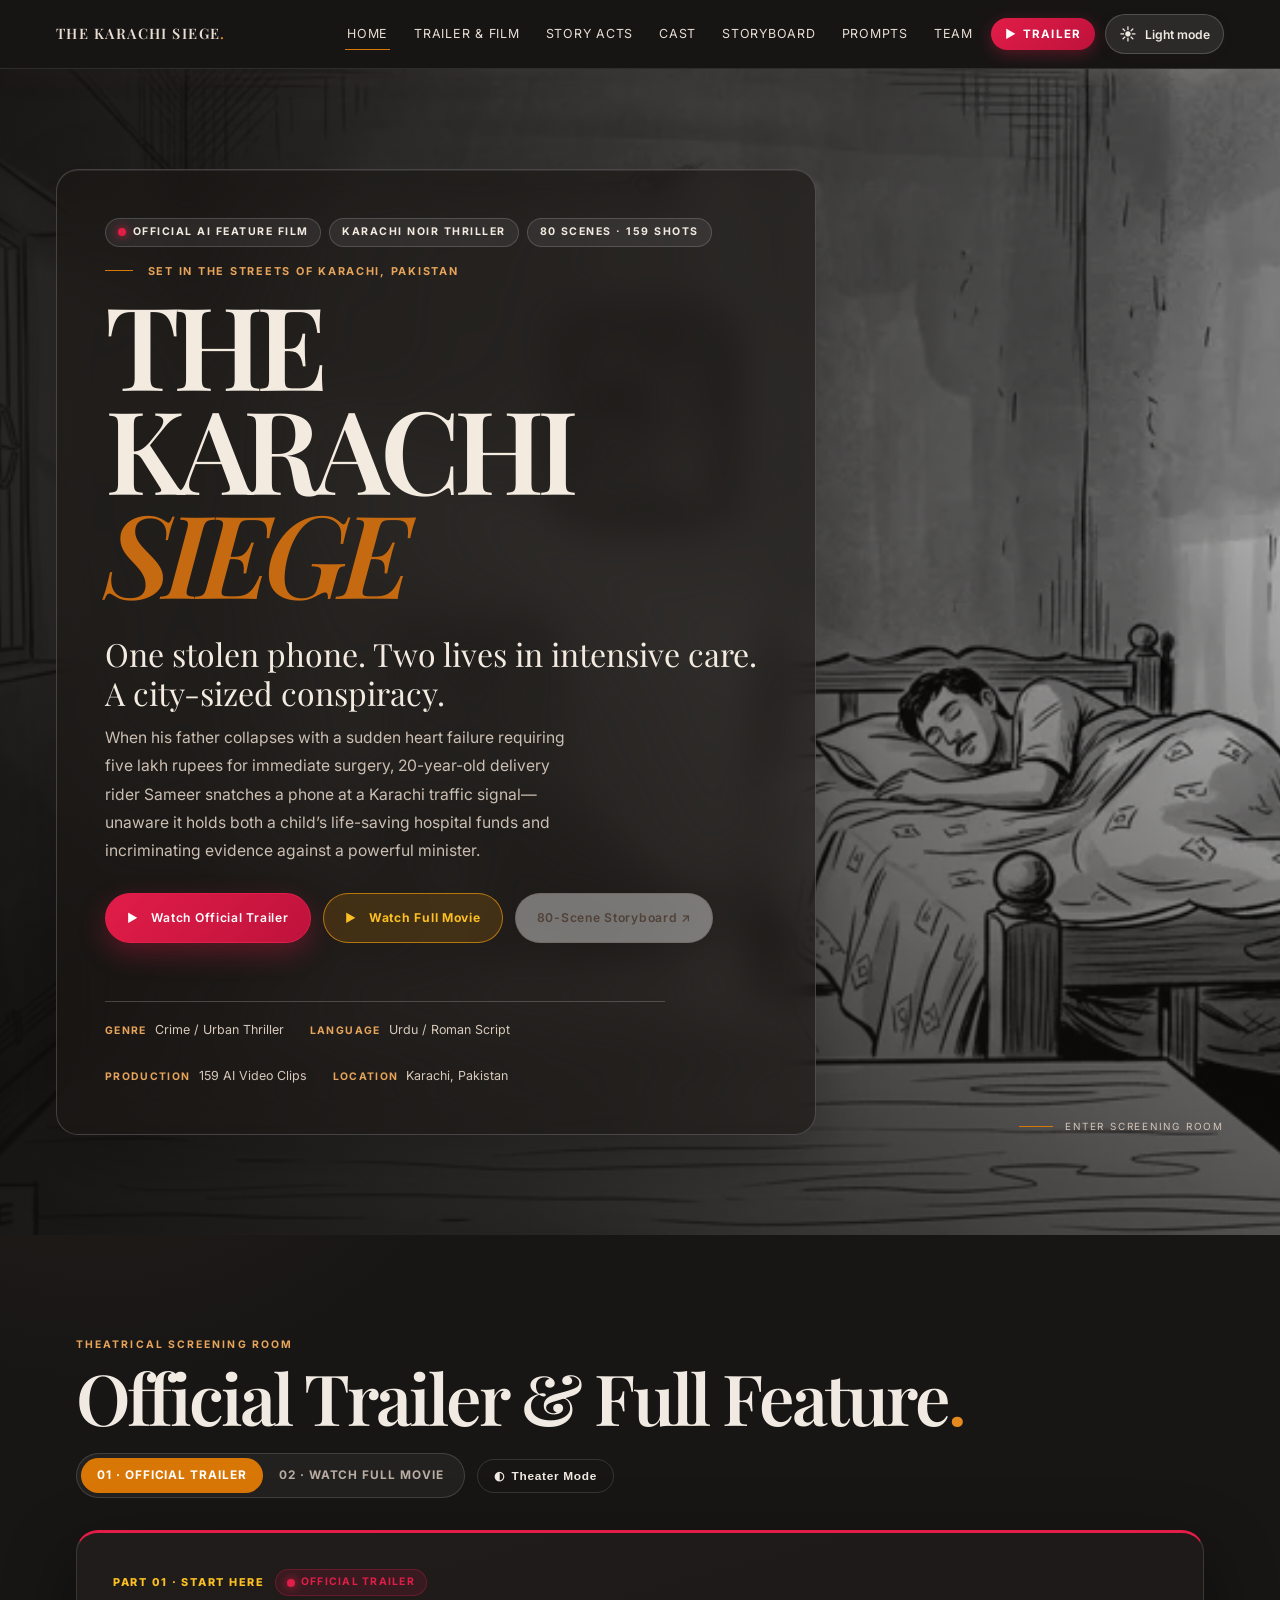
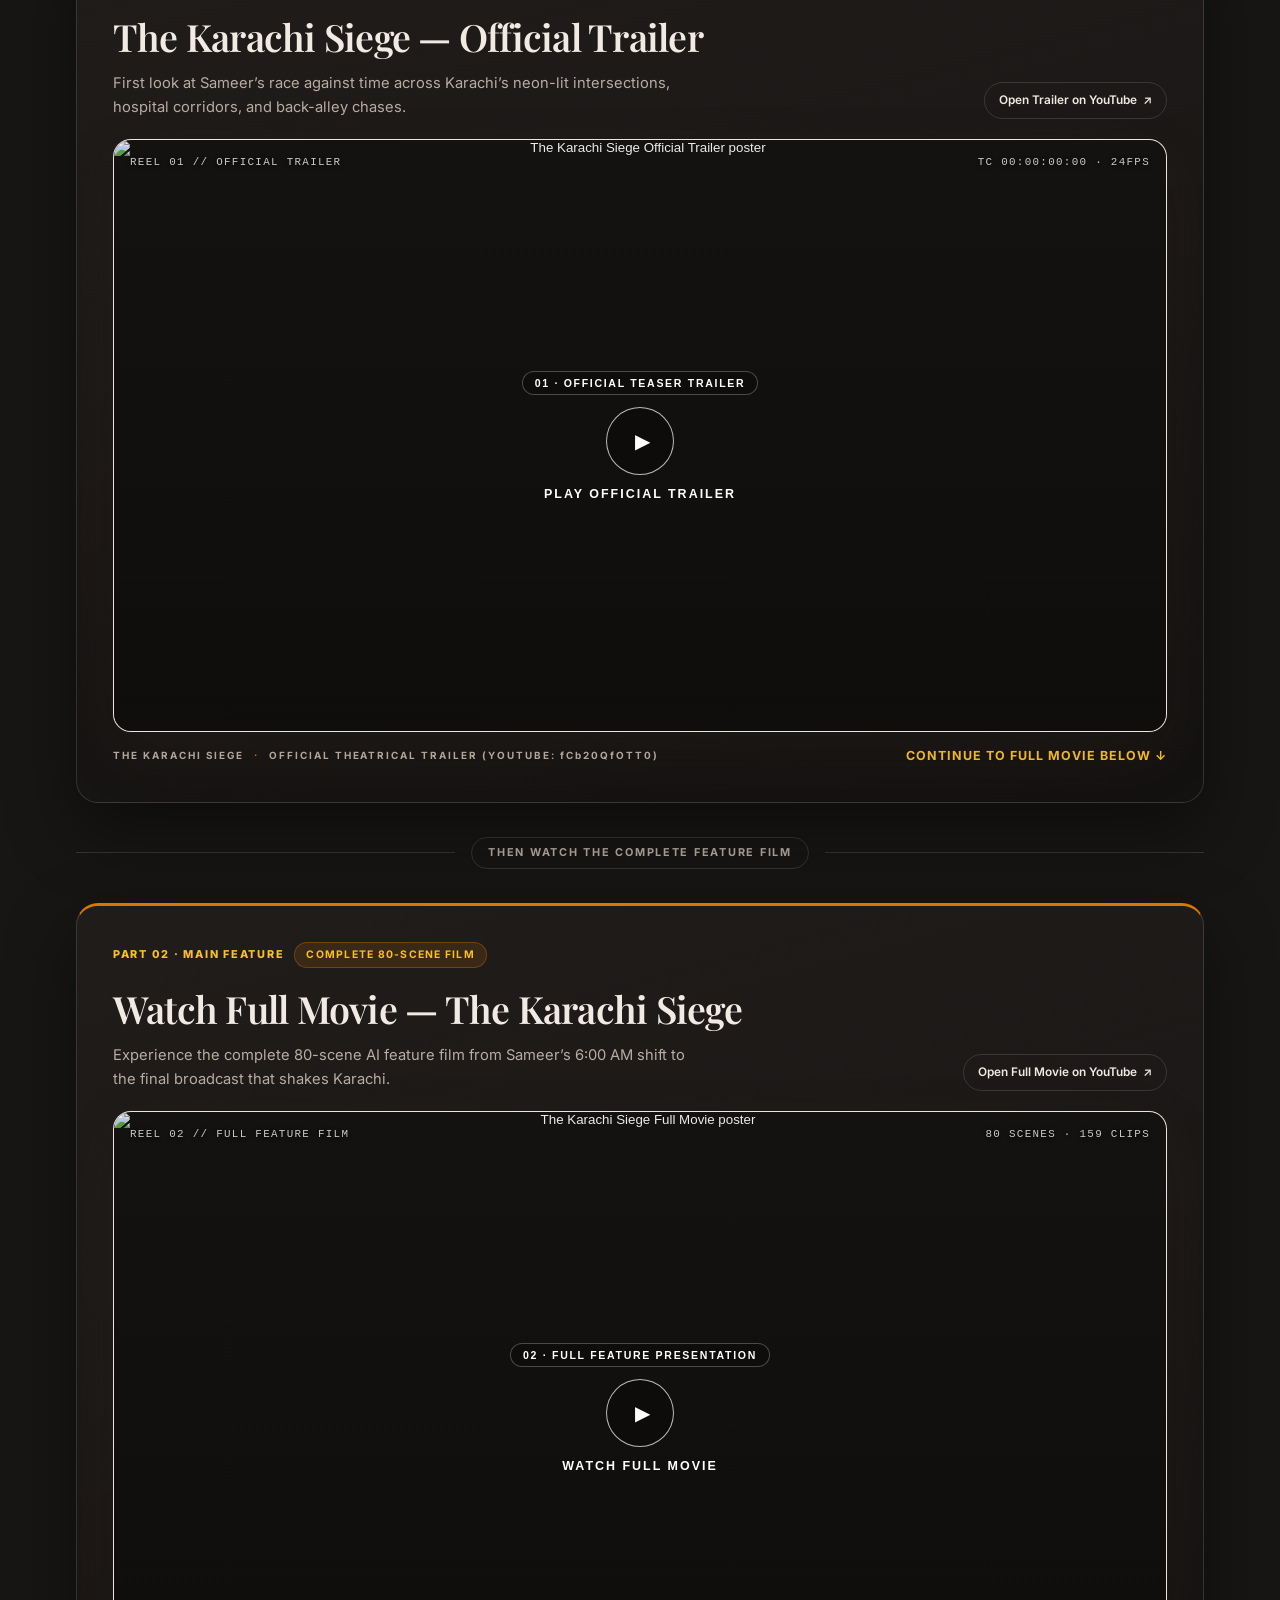
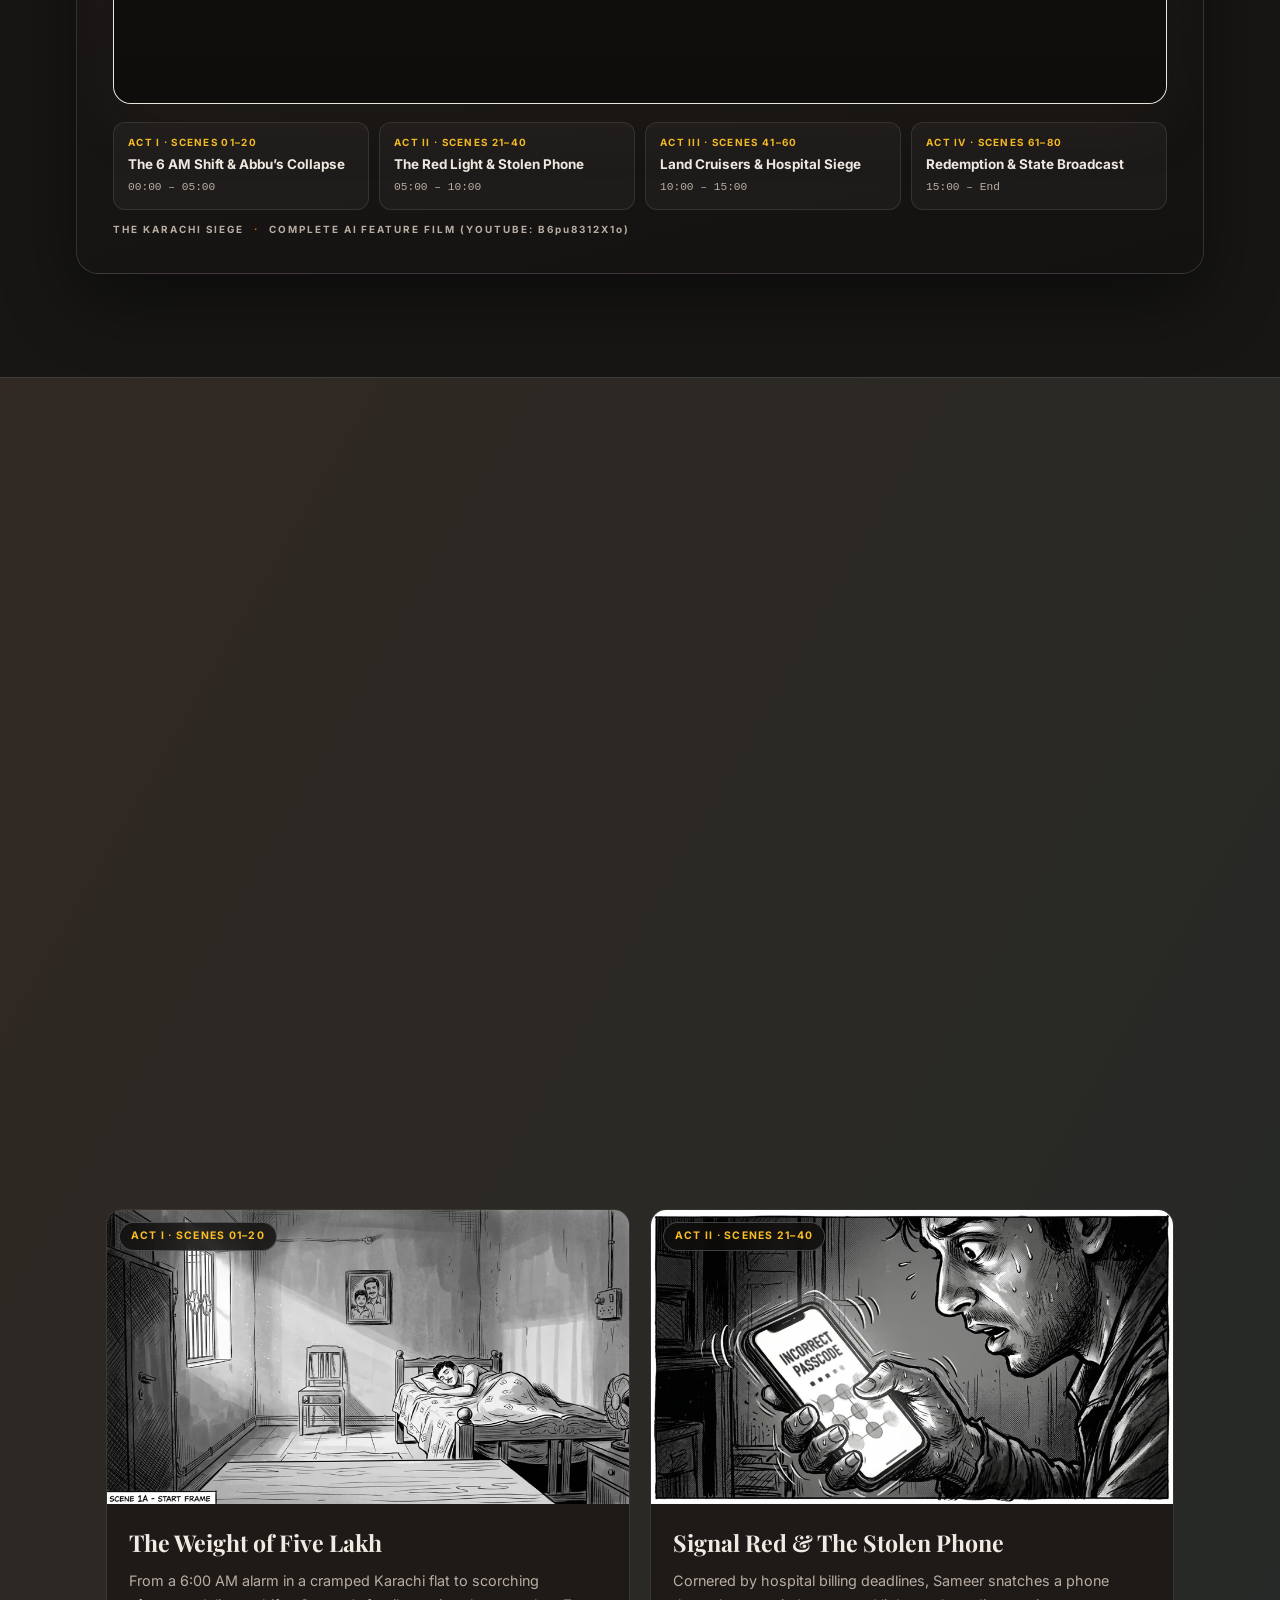
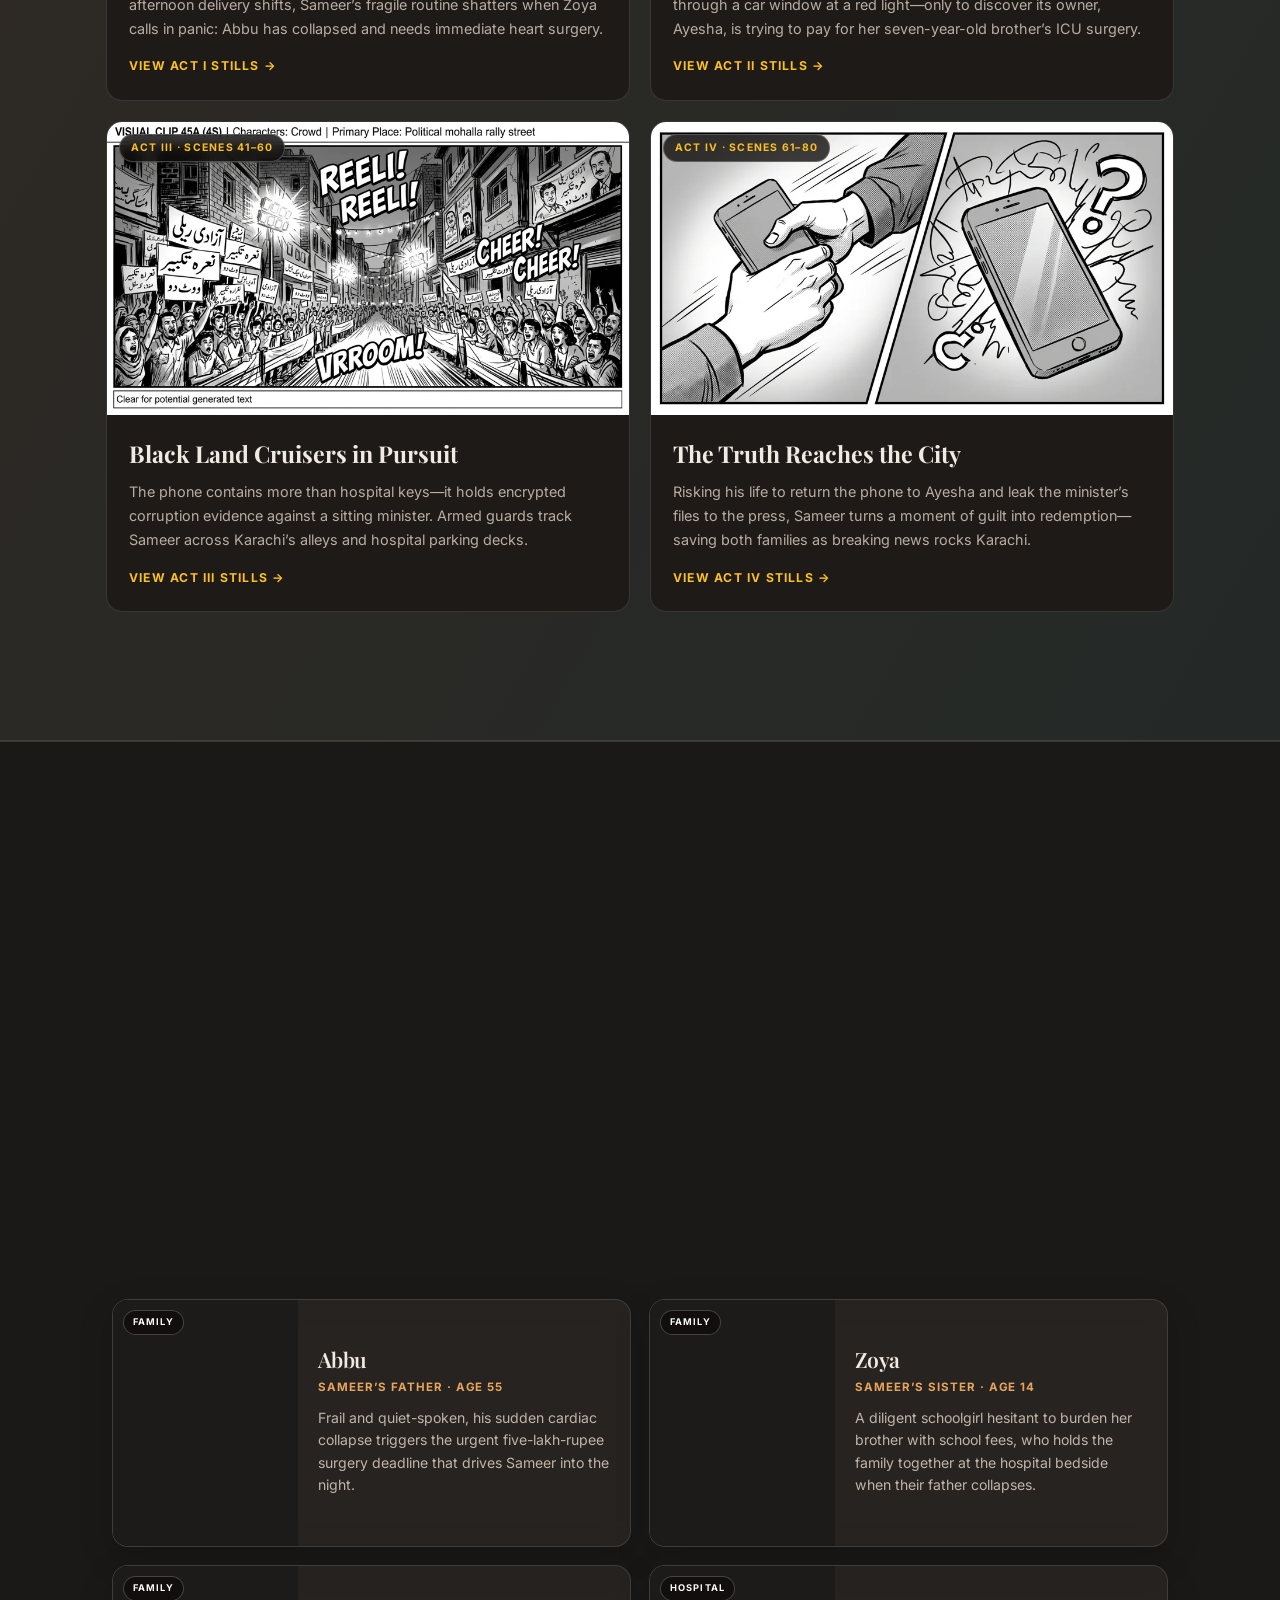
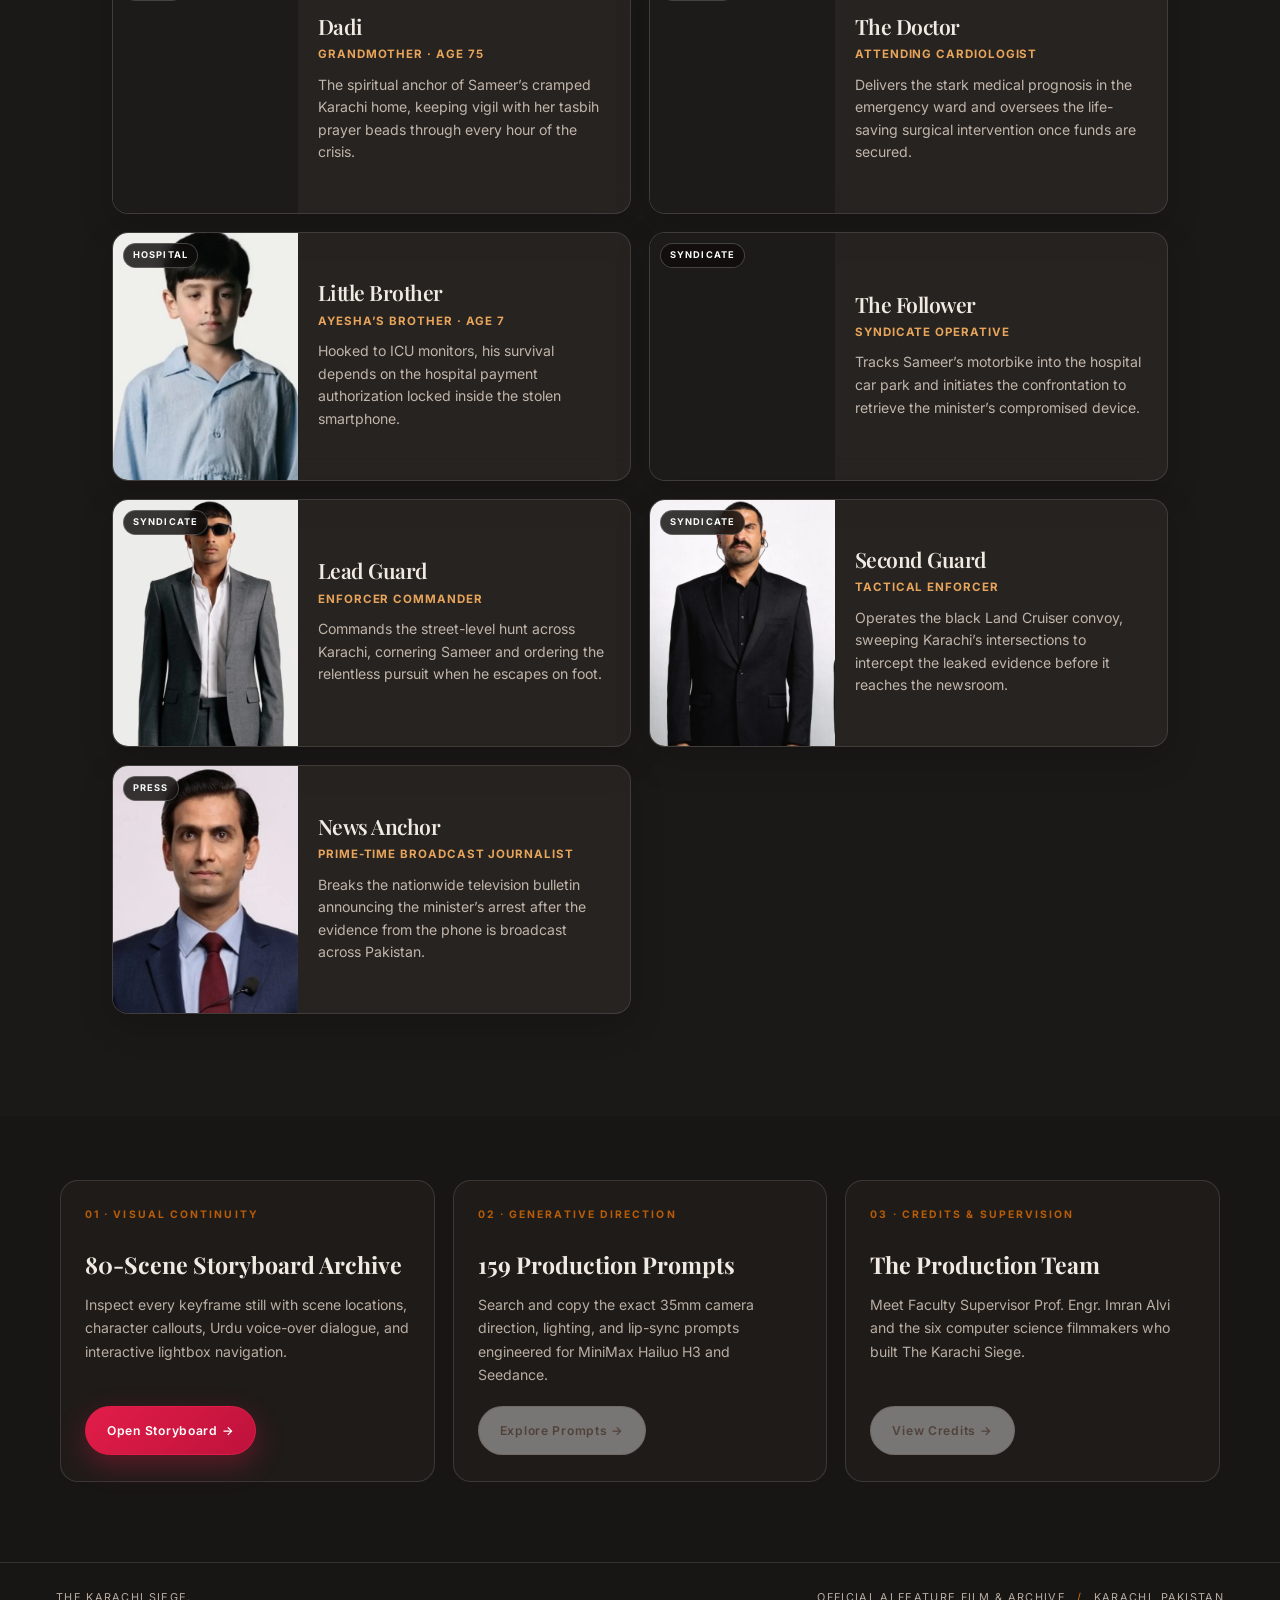
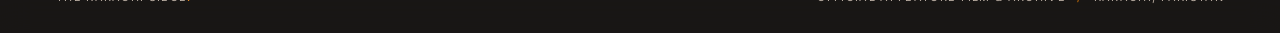
==== commit bd2a3603: "feat: force dark mode by default and clear legacy light theme cache" ====
--- a/index.html
+++ b/index.html
@@ -15,8 +15,9 @@
   <link rel="preconnect" href="https://fonts.googleapis.com" />
   <link rel="preconnect" href="https://fonts.gstatic.com" crossorigin />
   <link rel="stylesheet" href="styles.css" />
+  <script>try{localStorage.removeItem("karachi-siege-theme");document.documentElement.dataset.theme=localStorage.getItem("karachi-siege-theme-v2")==="light"?"light":"dark";}catch(e){document.documentElement.dataset.theme="dark";}</script>
 </head>
-<body>
+<body class="dark-mode">
   <header class="site-header">
     <a class="brand" href="index.html">THE KARACHI SIEGE<span class="brand-mark">.</span></a>
     <nav aria-label="Primary">
--- a/styles.css
+++ b/styles.css
@@ -2691,26 +2691,69 @@
 .cast-card[hidden] {
   display: none !important;
 }
+.cast-card {
+  display: grid;
+  grid-template-columns: 185px minmax(0, 1fr);
+  align-items: stretch;
+  padding: 0 !important;
+  overflow: hidden;
+  gap: 0 !important;
+}
 .cast-photo-wrap {
   position: relative;
   overflow: hidden;
+  min-height: 230px;
+  height: 100%;
+  background: #12100e;
+}
+.cast-photo-wrap .cast-photo {
+  width: 100% !important;
+  height: 100% !important;
+  min-height: 230px !important;
+  object-fit: cover;
+  object-position: top center;
+  display: block;
 }
 .cast-badge {
   position: absolute;
-  top: 12px;
-  left: 12px;
-  padding: 4px 10px;
+  top: 10px;
+  left: 10px;
+  padding: 4px 9px;
   border-radius: 999px;
-  background: rgba(15, 13, 12, 0.76);
+  background: rgba(15, 13, 12, 0.82);
   border: 1px solid rgba(255, 255, 255, 0.22);
   color: #f8fafc;
-  font-size: 0.62rem;
+  font-size: 0.58rem;
   font-weight: 700;
   letter-spacing: 0.12em;
   backdrop-filter: blur(6px);
 }
 .cast-card-body {
-  padding: 4px 0 0;
+  padding: 20px 20px 22px !important;
+  display: flex;
+  flex-direction: column;
+  justify-content: center;
+  gap: 6px;
+  min-width: 0;
+}
+.cast-card-body h3,
+.cast-card-body .role,
+.cast-card-body .bio {
+  grid-column: auto !important;
+  margin: 0 !important;
+}
+.cast-card-body h3 {
+  font-size: 1.32rem;
+  line-height: 1.2;
+}
+.cast-card-body .role {
+  font-size: 0.72rem;
+  letter-spacing: 0.08em;
+}
+.cast-card-body .bio {
+  margin-top: 4px !important;
+  font-size: 0.88rem;
+  line-height: 1.6;
 }
 
 /* Explore Strip at Bottom of Home */
@@ -3052,8 +3095,11 @@
   color: var(--muted);
 }
 
-/* Responsive Mobile Polish across all pages */
-@media (max-width: 860px) {
+/* ==========================================================================
+   COMPREHENSIVE MOBILE & TABLET RESPONSIVE OPTIMIZATION
+   ========================================================================== */
+
+@media (max-width: 920px) {
   .film-chapters,
   .story-stats {
     grid-template-columns: repeat(2, minmax(0, 1fr));
@@ -3063,6 +3109,9 @@
   .lightbox-content {
     grid-template-columns: minmax(0, 1fr);
   }
+  .cast-grid {
+    grid-template-columns: minmax(0, 1fr) !important;
+  }
   .lightbox-inspector {
     border-left: 0;
     border-top: 1px solid rgba(255, 255, 255, 0.1);
@@ -3072,43 +3121,444 @@
     grid-template-columns: minmax(0, 1fr);
   }
   .prompt-thumb {
-    max-width: 280px;
-  }
-}
-
-@media (max-width: 640px) {
+    max-width: 100%;
+    aspect-ratio: 16 / 9;
+  }
+}
+
+@media (max-width: 760px) {
+  :root {
+    --pad: 16px;
+  }
+
+  /* Sleek 2-row sticky mobile header */
   .site-header {
-    flex-wrap: wrap;
-    justify-content: space-between;
-    padding: 12px 16px;
-    gap: 10px;
-  }
+    position: sticky !important;
+    top: 0 !important;
+    flex-direction: row !important;
+    flex-wrap: wrap !important;
+    align-items: center !important;
+    justify-content: space-between !important;
+    padding: 10px 14px !important;
+    gap: 8px 10px !important;
+    background: rgba(250, 247, 241, 0.92) !important;
+    backdrop-filter: blur(18px) saturate(150%) !important;
+    -webkit-backdrop-filter: blur(18px) saturate(150%) !important;
+  }
+  :root[data-theme="dark"] .site-header {
+    background: rgba(16, 15, 14, 0.92) !important;
+    border-bottom: 1px solid rgba(255, 255, 255, 0.1) !important;
+  }
+  .site-header .brand {
+    font-size: 0.82rem !important;
+    letter-spacing: 0.12em !important;
+    text-align: left !important;
+    margin: 0 !important;
+  }
+  .header-actions {
+    margin-left: auto;
+    gap: 7px;
+  }
+  .header-cta {
+    padding: 6px 11px;
+    font-size: 0.66rem;
+    min-height: 34px;
+  }
+  .theme-toggle {
+    min-height: 34px !important;
+    padding: 6px 10px !important;
+    font-size: 0.68rem !important;
+    margin: 0 !important;
+  }
+
+  /* Scrollable horizontal pill navigation bar on mobile */
   .site-header nav {
     order: 3;
+    width: 100% !important;
+    flex: 0 0 100% !important;
+    display: flex !important;
+    justify-content: flex-start !important;
+    align-items: center !important;
+    gap: 6px !important;
+    overflow-x: auto !important;
+    flex-wrap: nowrap !important;
+    white-space: nowrap !important;
+    padding: 6px 0 2px !important;
+    border-top: 1px solid var(--line);
+    scrollbar-width: none;
+    -webkit-overflow-scrolling: touch;
+  }
+  .site-header nav::-webkit-scrollbar {
+    display: none;
+  }
+  .site-header nav a {
+    padding: 5px 11px !important;
+    border-radius: 999px;
+    font-size: 0.7rem !important;
+    letter-spacing: 0.06em !important;
+    background: rgba(100, 78, 60, 0.08);
+    flex-shrink: 0;
+  }
+  :root[data-theme="dark"] .site-header nav a {
+    background: rgba(255, 255, 255, 0.06);
+  }
+  .site-header nav a[aria-current="page"] {
+    background: #d97706 !important;
+    color: #fff !important;
+  }
+  .site-header nav a::after {
+    display: none !important;
+  }
+
+  /* Hero section mobile layout */
+  .hero {
+    min-height: auto !important;
+    padding: 24px var(--pad) 36px !important;
+  }
+  .hero-inner {
+    min-height: auto !important;
+  }
+  .hero-copy {
+    padding: 22px 18px !important;
+    border-radius: 18px !important;
+  }
+  .festival-badges {
+    gap: 6px;
+    margin-bottom: 12px;
+  }
+  .festival-pill {
+    font-size: 0.58rem;
+    padding: 4px 9px;
+    letter-spacing: 0.1em;
+  }
+  .hero .eyebrow {
+    font-size: 0.62rem;
+    margin-bottom: 8px;
+  }
+  .hero h1 {
+    font-size: clamp(2.45rem, 12vw, 3.6rem) !important;
+    line-height: 0.94 !important;
+  }
+  .hero-tagline {
+    margin: 16px 0 10px !important;
+    font-size: clamp(1.12rem, 4.8vw, 1.4rem) !important;
+    line-height: 1.3 !important;
+  }
+  .logline {
+    margin: 0 0 20px !important;
+    font-size: 0.88rem !important;
+    line-height: 1.65 !important;
+  }
+  .actions {
+    display: flex !important;
+    flex-direction: column !important;
+    gap: 10px !important;
+  }
+  .actions .button {
+    width: 100% !important;
+    min-height: 46px !important;
+    justify-content: center !important;
+    font-size: 0.74rem !important;
+    border-radius: 999px !important;
+  }
+  .hero-meta {
+    display: grid !important;
+    grid-template-columns: repeat(2, minmax(0, 1fr)) !important;
+    gap: 12px 14px !important;
+    margin-top: 22px !important;
+    padding-top: 16px !important;
+  }
+  .hero-meta span {
+    display: flex !important;
+    flex-direction: column !important;
+    gap: 2px !important;
+    font-size: 0.74rem !important;
+  }
+  .scroll-cue {
+    display: none !important;
+  }
+
+  /* Screening Room mobile layout */
+  .watch,
+  .cast,
+  .prompts,
+  .storyboard,
+  .team {
+    padding: 40px var(--pad) !important;
+  }
+  .screening-topbar {
+    flex-direction: column;
+    align-items: stretch;
+    gap: 14px;
+    margin-bottom: 22px;
+  }
+  .screening-controls {
+    flex-direction: column;
+    align-items: stretch;
     width: 100%;
-    justify-content: flex-start;
-    overflow-x: auto;
-    padding-bottom: 4px;
-    flex-wrap: nowrap;
-    white-space: nowrap;
-    -webkit-overflow-scrolling: touch;
-  }
-  .header-actions {
-    margin-left: auto;
-  }
-  .theme-toggle {
-    margin: 0;
-  }
-  .film-chapters,
-  .story-stats {
-    grid-template-columns: minmax(0, 1fr);
-  }
-  .frame-timecode {
-    display: none;
+    gap: 8px;
+  }
+  .screening-tabs {
+    display: grid;
+    grid-template-columns: 1fr 1fr;
+    width: 100%;
+  }
+  .screen-tab {
+    text-align: center;
+    padding: 9px 8px;
+    font-size: 0.68rem;
+  }
+  .theater-btn {
+    width: 100%;
+    justify-content: center;
+    min-height: 40px;
+  }
+  .cinema-showcase {
+    padding: 16px 14px !important;
+    border-radius: 16px !important;
   }
   .showcase-title-row {
     flex-direction: column;
     align-items: flex-start;
-  }
-}
-
+    gap: 10px;
+  }
+  .showcase-title-row h3 {
+    font-size: 1.35rem;
+  }
+  .showcase-sub {
+    font-size: 0.84rem;
+  }
+  .yt-external-link {
+    width: 100%;
+    justify-content: center;
+  }
+  .frame-timecode {
+    display: none;
+  }
+  .poster-badge {
+    font-size: 0.56rem;
+    padding: 4px 10px;
+  }
+  .poster-play-icon {
+    width: 52px;
+    height: 52px;
+    font-size: 1.05rem;
+  }
+  .poster-play-label {
+    font-size: 0.68rem;
+  }
+  .showcase-footer {
+    flex-direction: column;
+    align-items: flex-start;
+    gap: 8px;
+  }
+  .screening-divider {
+    margin: 22px 0;
+  }
+  .divider-pill {
+    font-size: 0.58rem;
+    padding: 5px 12px;
+    text-align: center;
+  }
+  .film-chapters {
+    grid-template-columns: repeat(2, minmax(0, 1fr)) !important;
+    gap: 8px;
+  }
+  .chapter-pill {
+    padding: 10px 11px;
+  }
+  .chapter-pill strong {
+    font-size: 0.76rem;
+  }
+
+  /* 4-Act Story Breakdown mobile layout */
+  .story-brief .about-inner {
+    padding-top: 42px !important;
+    padding-bottom: 42px !important;
+  }
+  .story-brief .about-inner h2 {
+    font-size: clamp(2rem, 9vw, 2.8rem) !important;
+  }
+  .story-stats {
+    grid-template-columns: repeat(2, minmax(0, 1fr)) !important;
+    gap: 10px;
+    margin: 20px 0 26px;
+  }
+  .story-stats > div {
+    padding: 12px 10px;
+  }
+  .act-body {
+    padding: 16px 16px 18px;
+  }
+  .act-body h3 {
+    font-size: 1.25rem;
+  }
+
+  /* Cast Dossier mobile layout */
+  .cast > .section-head,
+  .cast > .cast-grid {
+    width: 100% !important;
+  }
+  .cast-filters {
+    width: 100%;
+    overflow-x: auto;
+    flex-wrap: nowrap;
+    padding-bottom: 4px;
+    scrollbar-width: none;
+  }
+  .cast-filters::-webkit-scrollbar {
+    display: none;
+  }
+  .cast-filters .filter-btn {
+    flex-shrink: 0;
+    font-size: 0.74rem;
+    padding: 7px 13px;
+  }
+  .cast-card {
+    grid-template-columns: 112px minmax(0, 1fr) !important;
+    border-radius: 14px !important;
+  }
+  .cast-photo-wrap,
+  .cast-photo-wrap .cast-photo {
+    min-height: 155px !important;
+  }
+  .cast-badge {
+    top: 7px;
+    left: 7px;
+    padding: 2px 7px;
+    font-size: 0.5rem;
+  }
+  .cast-card-body {
+    padding: 12px 14px !important;
+    gap: 4px;
+  }
+  .cast-card-body h3 {
+    font-size: 1.12rem;
+  }
+  .cast-card-body .role {
+    font-size: 0.66rem;
+  }
+  .cast-card-body .bio {
+    font-size: 0.8rem;
+    line-height: 1.48;
+  }
+
+  /* Explore Strip mobile */
+  .explore-strip {
+    width: calc(100% - 2 * var(--pad));
+    margin: 36px auto 48px;
+    gap: 12px;
+  }
+  .explore-card {
+    padding: 20px 18px;
+  }
+
+  /* Storyboard & Prompts Archive Toolbar on mobile */
+  .archive-toolbar {
+    padding: 14px;
+    gap: 10px;
+  }
+  .archive-toolbar .filters {
+    display: flex;
+    overflow-x: auto;
+    flex-wrap: nowrap;
+    gap: 7px;
+    margin-bottom: 0;
+    padding-bottom: 4px;
+    scrollbar-width: none;
+  }
+  .archive-toolbar .filters::-webkit-scrollbar {
+    display: none;
+  }
+  .archive-toolbar .filter-btn {
+    flex-shrink: 0;
+    font-size: 0.74rem;
+    padding: 7px 12px;
+    min-height: 36px;
+  }
+  .shot-grid {
+    grid-template-columns: repeat(2, minmax(0, 1fr)) !important;
+    gap: 12px 10px !important;
+  }
+  .shot-badge,
+  .shot-tc {
+    font-size: 0.54rem;
+    padding: 2px 6px;
+    top: 6px;
+  }
+  .shot-badge { left: 6px; }
+  .shot-tc { right: 6px; }
+  .shot-place {
+    font-size: 0.76rem;
+  }
+  .shot-chars {
+    font-size: 0.68rem;
+  }
+
+  /* Lightbox modal mobile layout */
+  .lightbox {
+    max-width: 96vw;
+    max-height: 92dvh;
+    border-radius: 16px;
+  }
+  .lightbox-topbar {
+    flex-wrap: wrap;
+    padding: 10px 12px;
+    gap: 8px;
+  }
+  .lightbox-timecode {
+    display: none;
+  }
+  .lb-nav-btn {
+    padding: 5px 10px;
+    font-size: 0.7rem;
+  }
+  .lightbox-media {
+    padding: 10px;
+  }
+  .lightbox-media img {
+    max-height: 34dvh;
+  }
+  .lightbox-inspector {
+    padding: 14px;
+    gap: 12px;
+  }
+
+  /* Prompts cards mobile */
+  .prompt-card {
+    padding: 14px !important;
+    border-radius: 14px !important;
+  }
+  .prompt-details {
+    grid-template-columns: repeat(2, minmax(0, 1fr)) !important;
+    gap: 8px 12px !important;
+  }
+  .prompt-card-footer {
+    flex-direction: column;
+    align-items: stretch;
+    gap: 8px;
+  }
+  .prompt-card-footer .copy-btn {
+    width: 100%;
+    text-align: center;
+    justify-content: center;
+  }
+}
+
+@media (max-width: 440px) {
+  .theme-toggle-label {
+    display: none;
+  }
+  .theme-toggle {
+    width: 36px;
+    padding: 6px !important;
+  }
+  .film-chapters {
+    grid-template-columns: minmax(0, 1fr) !important;
+  }
+  .cast-card {
+    grid-template-columns: 96px minmax(0, 1fr) !important;
+  }
+}
+
+
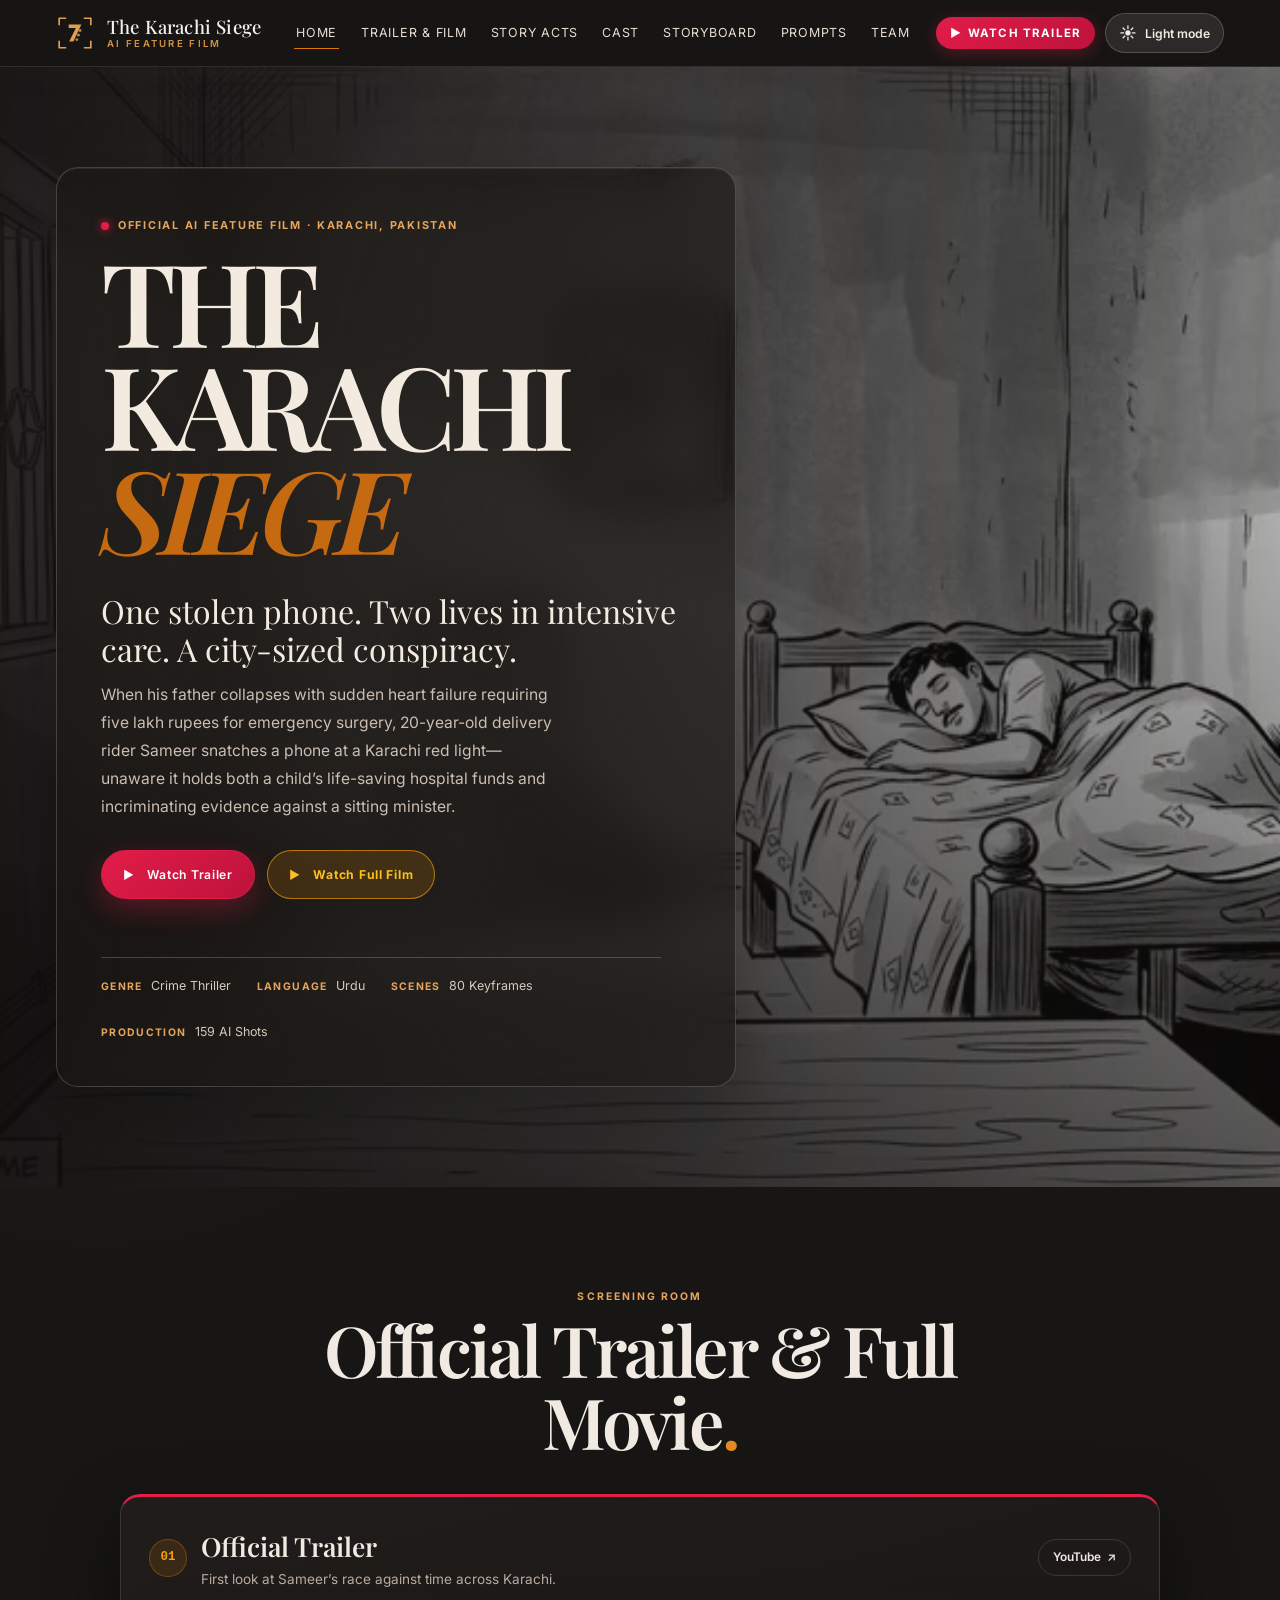
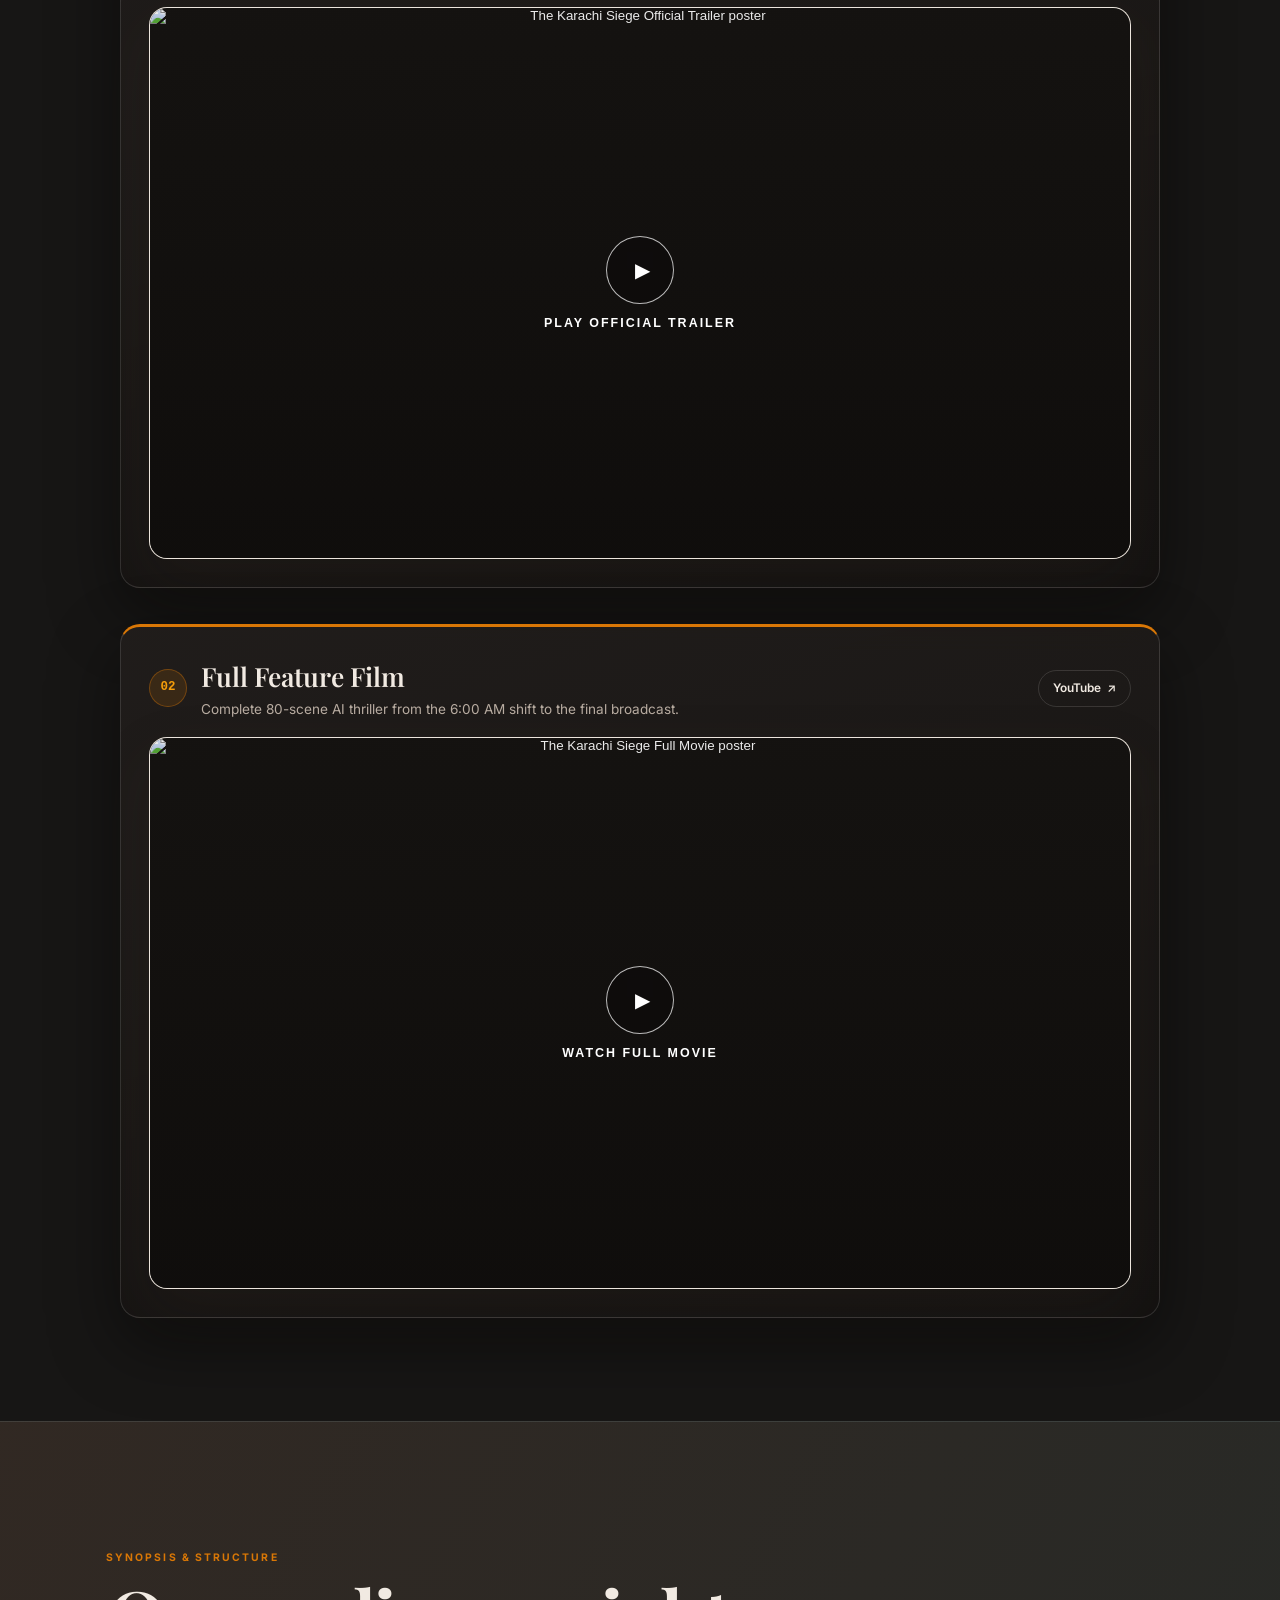
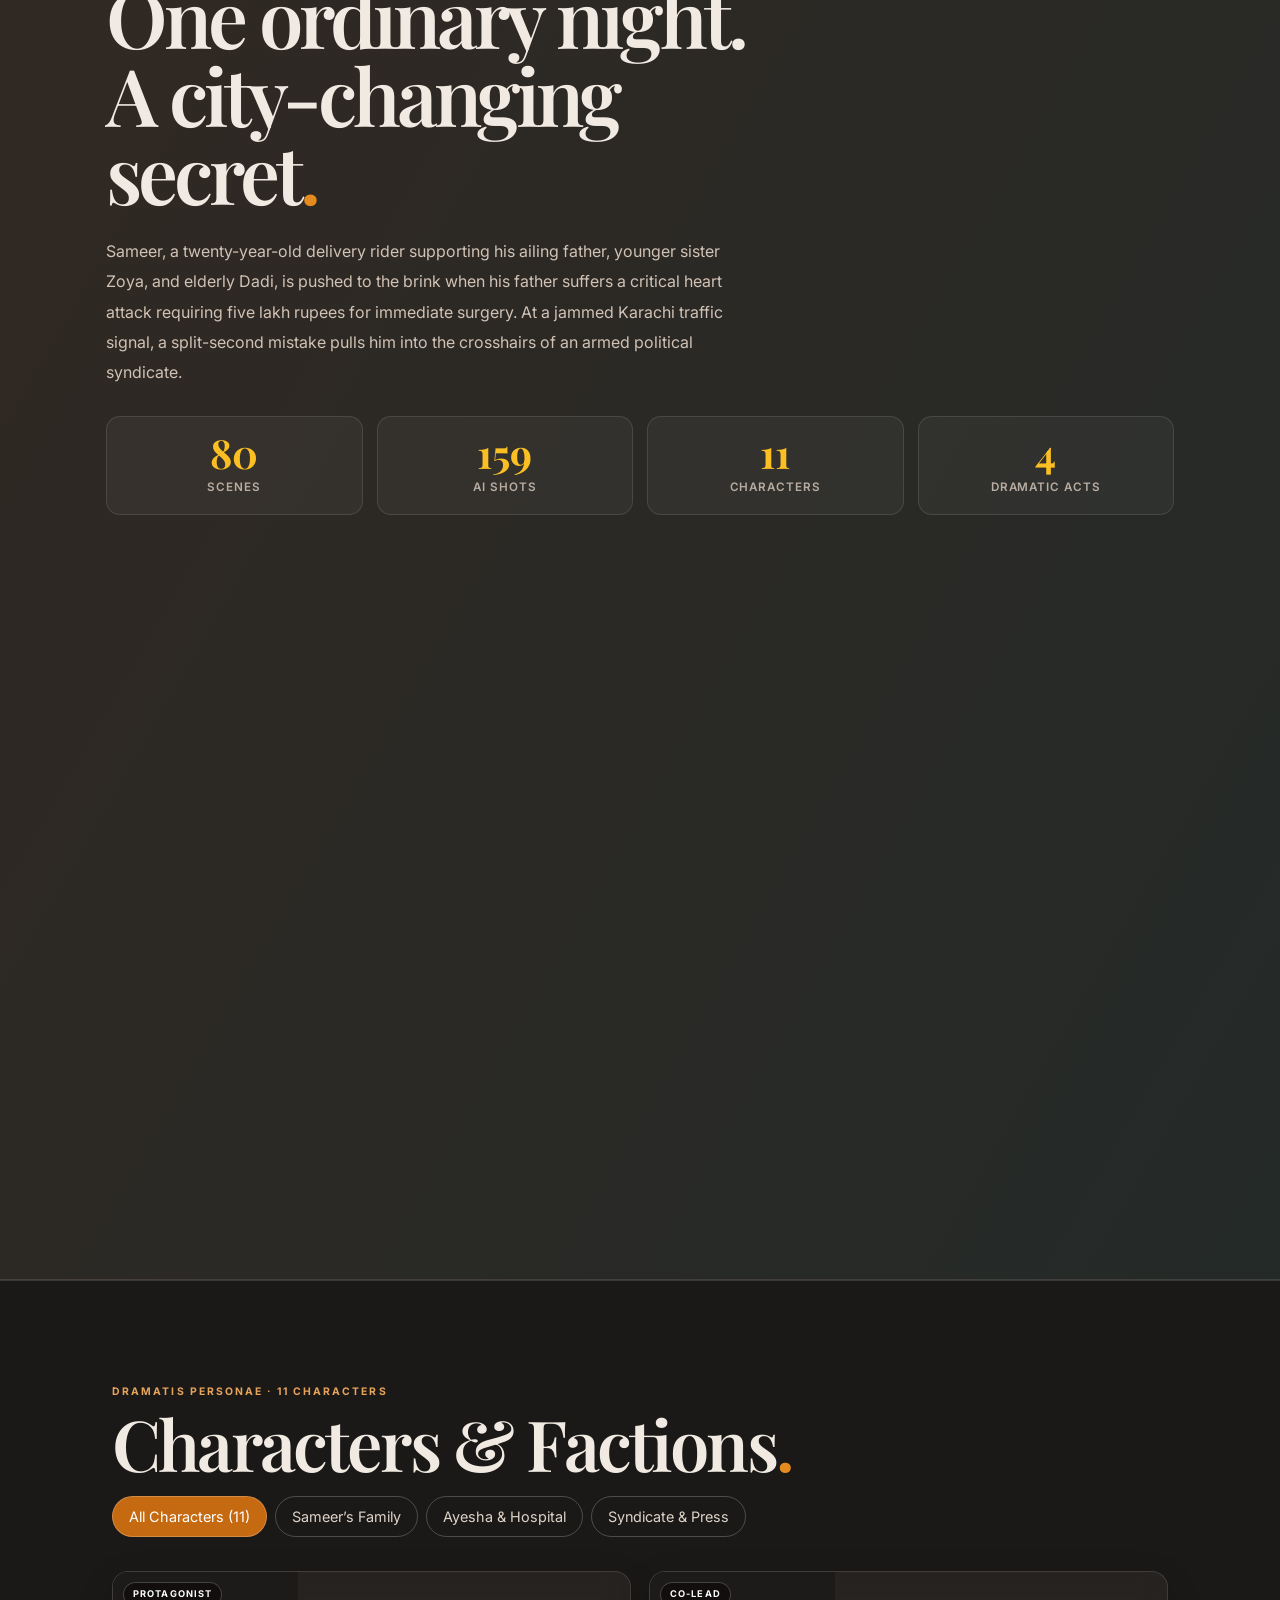
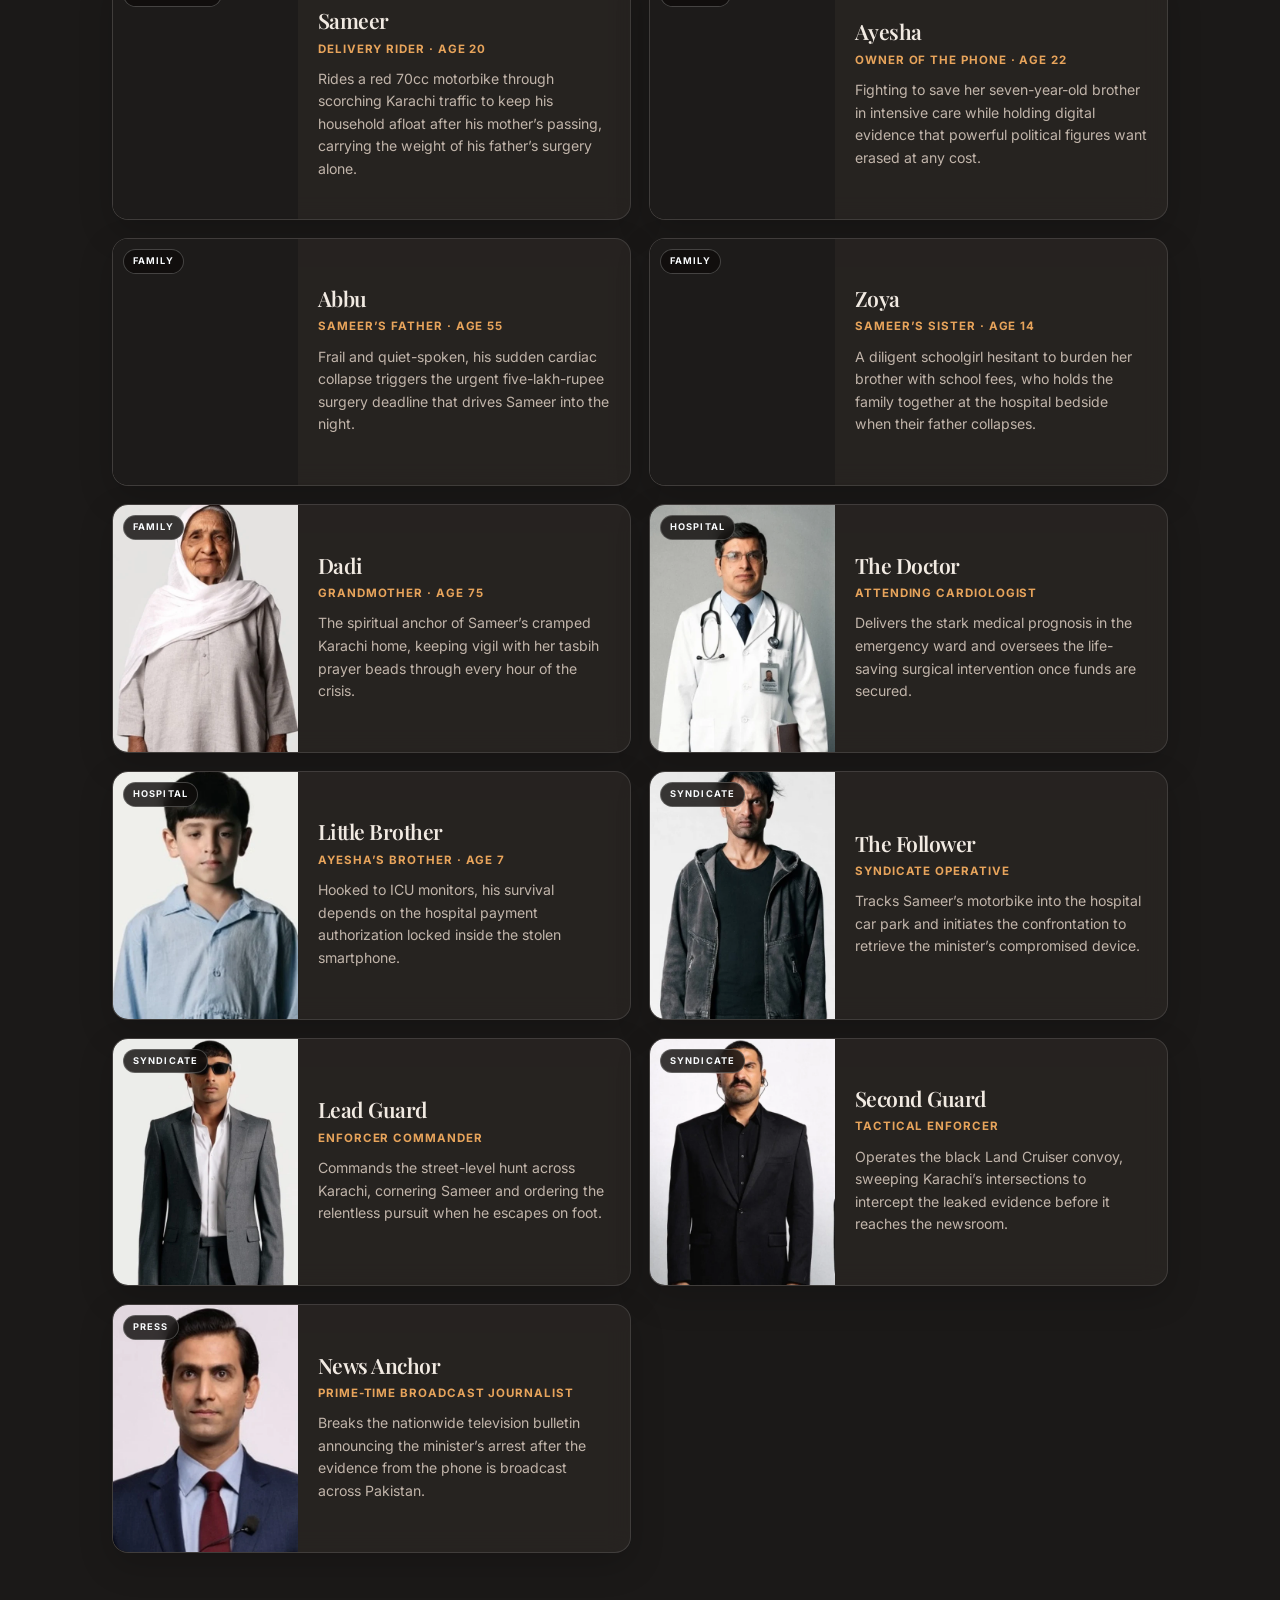
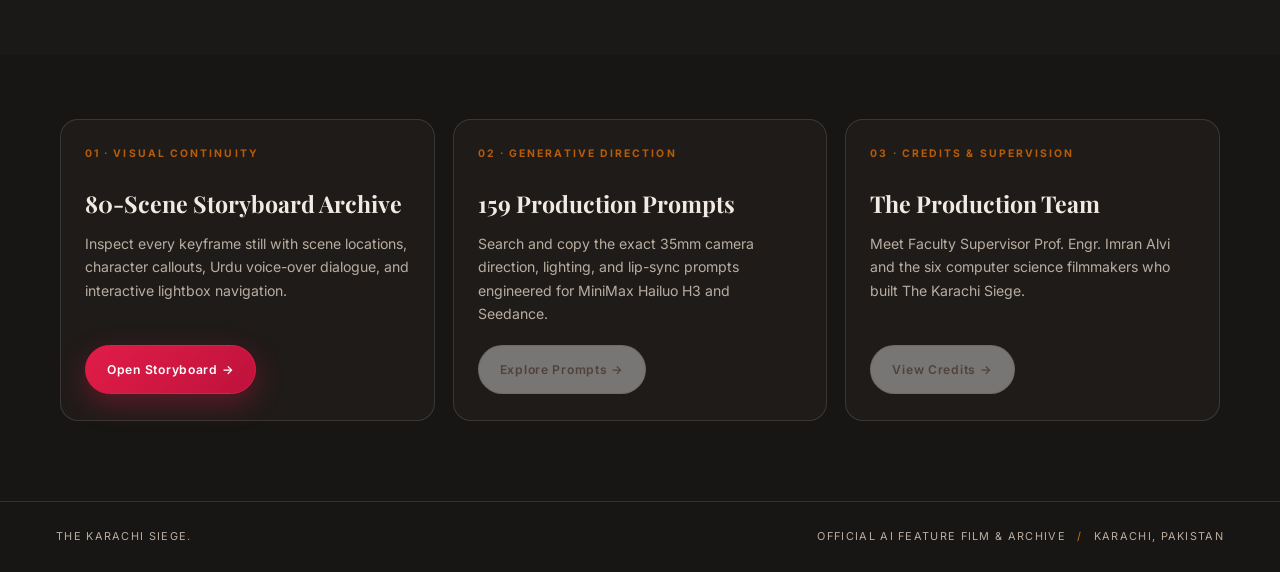
==== commit 48714e2c: "feat(mobile): add viewfinder film title header, 3-line navigation drawer & declutter home page" ====
--- a/index.html
+++ b/index.html
@@ -18,279 +18,213 @@
   <script>try{localStorage.removeItem("karachi-siege-theme");document.documentElement.dataset.theme=localStorage.getItem("karachi-siege-theme-v2")==="light"?"light":"dark";}catch(e){document.documentElement.dataset.theme="dark";}</script>
 </head>
 <body class="dark-mode">
-  <header class="site-header">
-    <a class="brand" href="index.html">THE KARACHI SIEGE<span class="brand-mark">.</span></a>
-    <nav aria-label="Primary">
-      <a href="index.html" aria-current="page">Home</a>
-      <a href="#watch">Trailer &amp; Film</a>
-      <a href="#story">Story Acts</a>
-      <a href="#cast">Cast</a>
-      <a href="storyboard.html">Storyboard</a>
-      <a href="prompts.html">Prompts</a>
-      <a href="team.html">Team</a>
-    </nav>
-    <div class="header-actions">
-      <a class="header-cta" href="#trailer-player"><span aria-hidden="true">▶</span> Trailer</a>
-      <button class="theme-toggle" type="button" aria-label="Switch to light mode" aria-pressed="true">
-        <span class="theme-toggle-icon" aria-hidden="true">☀</span>
-        <span class="theme-toggle-label">Light mode</span>
-      </button>
+  <header class="site-header" id="site-header">
+    <a class="brand" href="index.html" aria-label="The Karachi Siege — Official AI Feature Film">
+      <span class="brand-emblem" aria-hidden="true">
+        <svg viewBox="0 0 36 36" fill="none" xmlns="http://www.w3.org/2000/svg">
+          <path d="M3 10V4H9M27 4H33V10M33 26V32H27M9 32H3V26" stroke="currentColor" stroke-width="1.6" stroke-linecap="round" stroke-linejoin="round"/>
+          <path d="M12 10H24L16.5 26H12.5L18.8 13.2H12V10Z" fill="currentColor"/>
+          <path d="M21.5 14.5H24V16.8H21.5V14.5ZM20 18.8H22.5V21.1H20V18.8ZM18.5 23.1H21V25.4H18.5V23.1Z" fill="currentColor" opacity="0.85"/>
+        </svg>
+      </span>
+      <span class="brand-text">
+        <span class="brand-title">The Karachi Siege</span>
+        <span class="brand-subtitle">AI FEATURE FILM</span>
+      </span>
+    </a>
+
+    <button
+      class="mobile-menu-toggle"
+      id="mobile-menu-toggle"
+      type="button"
+      aria-label="Open navigation menu"
+      aria-expanded="false"
+      aria-controls="primary-nav-drawer"
+    >
+      <span class="menu-bars" aria-hidden="true">
+        <span class="menu-bar"></span>
+        <span class="menu-bar"></span>
+        <span class="menu-bar"></span>
+      </span>
+    </button>
+
+    <div class="nav-drawer" id="primary-nav-drawer">
+      <div class="nav-drawer-header">
+        <span class="nav-drawer-eyebrow">NAVIGATION · ALL PAGES</span>
+      </div>
+      <nav aria-label="Primary">
+        <a href="index.html" aria-current="page"><span class="nav-idx">01</span><span>Home</span></a>
+        <a href="#watch"><span class="nav-idx">02</span><span>Trailer &amp; Film</span></a>
+        <a href="#story"><span class="nav-idx">03</span><span>Story Acts</span></a>
+        <a href="#cast"><span class="nav-idx">04</span><span>Cast</span></a>
+        <a href="storyboard.html"><span class="nav-idx">05</span><span>Storyboard</span></a>
+        <a href="prompts.html"><span class="nav-idx">06</span><span>Prompts</span></a>
+        <a href="team.html"><span class="nav-idx">07</span><span>Team</span></a>
+      </nav>
+      <div class="header-actions">
+        <a class="header-cta" href="#trailer-player"><span aria-hidden="true">▶</span> Watch Trailer</a>
+        <button class="theme-toggle" type="button" aria-label="Switch to light mode" aria-pressed="true">
+          <span class="theme-toggle-icon" aria-hidden="true">☀</span>
+          <span class="theme-toggle-label">Light mode</span>
+        </button>
+      </div>
     </div>
   </header>
+  <div class="mobile-nav-backdrop" id="mobile-nav-backdrop" hidden></div>
 
   <main>
     <!-- HERO SECTION -->
     <section class="hero" id="top">
       <div class="hero-inner">
         <div class="hero-copy">
-          <div class="festival-badges reveal">
-            <span class="festival-pill"><span class="signal-dot"></span> OFFICIAL AI FEATURE FILM</span>
-            <span class="festival-pill">KARACHI NOIR THRILLER</span>
-            <span class="festival-pill">80 SCENES · 159 SHOTS</span>
-          </div>
-          <p class="eyebrow reveal"><span class="eyebrow-line"></span> Set in the streets of Karachi, Pakistan</p>
+          <p class="eyebrow reveal"><span class="signal-dot"></span> OFFICIAL AI FEATURE FILM · KARACHI, PAKISTAN</p>
           <h1 class="reveal">THE KARACHI<br /><em>SIEGE</em></h1>
           <p class="hero-tagline reveal">One stolen phone. Two lives in intensive care. A city-sized conspiracy.</p>
           <p class="logline reveal">
-            When his father collapses with a sudden heart failure requiring five lakh rupees for immediate surgery, 20-year-old delivery rider Sameer snatches a phone at a Karachi traffic signal—unaware it holds both a child’s life-saving hospital funds and incriminating evidence against a powerful minister.
+            When his father collapses with sudden heart failure requiring five lakh rupees for emergency surgery, 20-year-old delivery rider Sameer snatches a phone at a Karachi red light—unaware it holds both a child’s life-saving hospital funds and incriminating evidence against a sitting minister.
           </p>
           <div class="actions reveal">
             <a class="button primary" href="#trailer-player" data-watch-target="trailer">
-              <span class="play-icon" aria-hidden="true">▶</span> Watch Official Trailer
+              <span class="play-icon" aria-hidden="true">▶</span> Watch Trailer
             </a>
             <a class="button secondary-cta" href="#movie-player" data-watch-target="movie">
-              <span class="play-icon" aria-hidden="true">▶</span> Watch Full Movie
+              <span class="play-icon" aria-hidden="true">▶</span> Watch Full Film
             </a>
-            <a class="button" href="storyboard.html">
-              80-Scene Storyboard <span aria-hidden="true">↗</span>
-            </a>
           </div>
           <div class="hero-meta reveal" aria-label="Film specifications">
-            <span><b>GENRE</b> Crime / Urban Thriller</span>
-            <span><b>LANGUAGE</b> Urdu / Roman Script</span>
-            <span><b>PRODUCTION</b> 159 AI Video Clips</span>
-            <span><b>LOCATION</b> Karachi, Pakistan</span>
+            <span><b>GENRE</b> Crime Thriller</span>
+            <span><b>LANGUAGE</b> Urdu</span>
+            <span><b>SCENES</b> 80 Keyframes</span>
+            <span><b>PRODUCTION</b> 159 AI Shots</span>
           </div>
         </div>
-        <a class="scroll-cue" href="#watch" aria-label="Scroll to screening room"><span></span> ENTER SCREENING ROOM</a>
       </div>
     </section>
 
     <!-- SCREENING ROOM: 1. OFFICIAL TRAILER FIRST, 2. FULL MOVIE SECOND -->
     <section class="watch" id="watch" aria-labelledby="watch-title">
-      <div class="screening-topbar reveal">
-        <div class="section-head">
-          <p class="eyebrow">Theatrical Screening Room</p>
-          <h2 id="watch-title">Official Trailer &amp; Full Feature<span class="accent-dot">.</span></h2>
-        </div>
-        <div class="screening-controls">
-          <div class="screening-tabs" role="group" aria-label="Jump to video player">
-            <a class="screen-tab is-active" href="#trailer-player" data-screen-nav="trailer">01 · Official Trailer</a>
-            <a class="screen-tab" href="#movie-player" data-screen-nav="movie">02 · Watch Full Movie</a>
-          </div>
-          <button class="theater-btn" id="theater-toggle" type="button" aria-pressed="false">
-            <span aria-hidden="true">◐</span> Theater Mode
-          </button>
-        </div>
-      </div>
-
-      <!-- STEP 1: OFFICIAL TRAILER AT START -->
-      <article class="cinema-showcase trailer-showcase reveal" id="trailer-player">
-        <div class="showcase-header">
-          <div class="showcase-badge-group">
-            <span class="showcase-step">PART 01 · START HERE</span>
-            <span class="showcase-status"><span class="signal-dot"></span> OFFICIAL TRAILER</span>
-          </div>
-          <div class="showcase-title-row">
-            <div>
-              <h3>The Karachi Siege — Official Trailer</h3>
-              <p class="showcase-sub">First look at Sameer’s race against time across Karachi’s neon-lit intersections, hospital corridors, and back-alley chases.</p>
+      <div class="section-head centered-head reveal">
+        <p class="eyebrow">SCREENING ROOM</p>
+        <h2 id="watch-title">Official Trailer &amp; Full Movie<span class="accent-dot">.</span></h2>
+      </div>
+
+      <div class="screening-stack">
+        <!-- STEP 1: OFFICIAL TRAILER -->
+        <article class="cinema-showcase trailer-showcase reveal" id="trailer-player">
+          <div class="showcase-bar">
+            <div class="showcase-bar-left">
+              <span class="showcase-num">01</span>
+              <div>
+                <h3>Official Trailer</h3>
+                <p class="showcase-sub">First look at Sameer’s race against time across Karachi.</p>
+              </div>
             </div>
             <a class="yt-external-link" href="https://youtu.be/fCb20QfOTT0" target="_blank" rel="noopener noreferrer">
-              Open Trailer on YouTube <span aria-hidden="true">↗</span>
+              YouTube <span aria-hidden="true">↗</span>
             </a>
           </div>
-        </div>
-
-        <div class="video-frame">
-          <div class="frame-timecode" aria-hidden="true">
-            <span>REEL 01 // OFFICIAL TRAILER</span>
-            <span>TC 00:00:00:00 · 24FPS</span>
-          </div>
-          <button class="video-poster" id="trailer-play" type="button" aria-label="Play The Karachi Siege Official Trailer">
-            <img
-              src="https://i.ytimg.com/vi/fCb20QfOTT0/maxresdefault.jpg"
-              onerror="this.onerror=null;this.src='https://i.ytimg.com/vi/fCb20QfOTT0/hqdefault.jpg';"
-              alt="The Karachi Siege Official Trailer poster"
-              fetchpriority="high"
-            />
-            <span class="poster-badge">01 · OFFICIAL TEASER TRAILER</span>
-            <span class="poster-play-icon" aria-hidden="true">▶</span>
-            <span class="poster-play-label">Play Official Trailer</span>
-          </button>
-          <iframe
-            id="trailer"
-            data-src="https://www.youtube-nocookie.com/embed/fCb20QfOTT0?playsinline=1&rel=0"
-            title="The Karachi Siege — Official Trailer"
-            loading="lazy"
-            allow="accelerometer; autoplay; clipboard-write; encrypted-media; gyroscope; picture-in-picture; web-share"
-            referrerpolicy="strict-origin-when-cross-origin"
-            allowfullscreen
-          ></iframe>
-        </div>
-        <div class="showcase-footer">
-          <p class="watch-caption">THE KARACHI SIEGE <span>·</span> OFFICIAL THEATRICAL TRAILER (YOUTUBE: fCb20QfOTT0)</p>
-          <a class="next-feature-link" href="#movie-player">Continue to Full Movie below <span aria-hidden="true">↓</span></a>
-        </div>
-      </article>
-
-      <!--Connector between Trailer and Full Movie-->
-      <div class="screening-divider reveal" aria-hidden="true">
-        <span class="divider-line"></span>
-        <span class="divider-pill">THEN WATCH THE COMPLETE FEATURE FILM</span>
-        <span class="divider-line"></span>
-      </div>
-
-      <!-- STEP 2: WATCH FULL MOVIE -->
-      <article class="cinema-showcase feature-showcase reveal" id="movie-player">
-        <div class="showcase-header">
-          <div class="showcase-badge-group">
-            <span class="showcase-step">PART 02 · MAIN FEATURE</span>
-            <span class="showcase-status feature-pill">COMPLETE 80-SCENE FILM</span>
-          </div>
-          <div class="showcase-title-row">
-            <div>
-              <h3>Watch Full Movie — The Karachi Siege</h3>
-              <p class="showcase-sub">Experience the complete 80-scene AI feature film from Sameer’s 6:00 AM shift to the final broadcast that shakes Karachi.</p>
+
+          <div class="video-frame">
+            <button class="video-poster" id="trailer-play" type="button" aria-label="Play The Karachi Siege Official Trailer">
+              <img
+                src="https://i.ytimg.com/vi/fCb20QfOTT0/maxresdefault.jpg"
+                onerror="this.onerror=null;this.src='https://i.ytimg.com/vi/fCb20QfOTT0/hqdefault.jpg';"
+                alt="The Karachi Siege Official Trailer poster"
+                fetchpriority="high"
+              />
+              <span class="poster-play-icon" aria-hidden="true">▶</span>
+              <span class="poster-play-label">Play Official Trailer</span>
+            </button>
+            <iframe
+              id="trailer"
+              data-src="https://www.youtube-nocookie.com/embed/fCb20QfOTT0?playsinline=1&rel=0"
+              title="The Karachi Siege — Official Trailer"
+              loading="lazy"
+              allow="accelerometer; autoplay; clipboard-write; encrypted-media; gyroscope; picture-in-picture; web-share"
+              referrerpolicy="strict-origin-when-cross-origin"
+              allowfullscreen
+            ></iframe>
+          </div>
+        </article>
+
+        <!-- STEP 2: WATCH FULL MOVIE -->
+        <article class="cinema-showcase feature-showcase reveal" id="movie-player">
+          <div class="showcase-bar">
+            <div class="showcase-bar-left">
+              <span class="showcase-num">02</span>
+              <div>
+                <h3>Full Feature Film</h3>
+                <p class="showcase-sub">Complete 80-scene AI thriller from the 6:00 AM shift to the final broadcast.</p>
+              </div>
             </div>
             <a class="yt-external-link" href="https://www.youtube.com/watch?v=B6pu8312X1o" target="_blank" rel="noopener noreferrer">
-              Open Full Movie on YouTube <span aria-hidden="true">↗</span>
+              YouTube <span aria-hidden="true">↗</span>
             </a>
           </div>
-        </div>
-
-        <div class="video-frame">
-          <div class="frame-timecode" aria-hidden="true">
-            <span>REEL 02 // FULL FEATURE FILM</span>
-            <span>80 SCENES · 159 CLIPS</span>
-          </div>
-          <button class="video-poster" id="film-play" type="button" aria-label="Play The Karachi Siege full film">
-            <img
-              src="https://i.ytimg.com/vi/B6pu8312X1o/maxresdefault.jpg"
-              onerror="this.onerror=null;this.src='https://i.ytimg.com/vi/B6pu8312X1o/hqdefault.jpg';"
-              alt="The Karachi Siege Full Movie poster"
+
+          <div class="video-frame">
+            <button class="video-poster" id="film-play" type="button" aria-label="Play The Karachi Siege full film">
+              <img
+                src="https://i.ytimg.com/vi/B6pu8312X1o/maxresdefault.jpg"
+                onerror="this.onerror=null;this.src='https://i.ytimg.com/vi/B6pu8312X1o/hqdefault.jpg';"
+                alt="The Karachi Siege Full Movie poster"
+                loading="lazy"
+              />
+              <span class="poster-play-icon" aria-hidden="true">▶</span>
+              <span class="poster-play-label">Watch Full Movie</span>
+            </button>
+            <iframe
+              id="film"
+              data-src="https://www.youtube-nocookie.com/embed/B6pu8312X1o?playsinline=1&rel=0"
+              title="The Karachi Siege, full film"
               loading="lazy"
-            />
-            <span class="poster-badge">02 · FULL FEATURE PRESENTATION</span>
-            <span class="poster-play-icon" aria-hidden="true">▶</span>
-            <span class="poster-play-label">Watch Full Movie</span>
-          </button>
-          <iframe
-            id="film"
-            data-src="https://www.youtube-nocookie.com/embed/B6pu8312X1o?playsinline=1&rel=0"
-            title="The Karachi Siege, full film"
-            loading="lazy"
-            allow="accelerometer; autoplay; clipboard-write; encrypted-media; gyroscope; picture-in-picture; web-share"
-            referrerpolicy="strict-origin-when-cross-origin"
-            allowfullscreen
-          ></iframe>
-        </div>
-
-        <!-- Chapter / Act Guide for the Full Film -->
-        <div class="film-chapters" aria-label="Film acts and chapters">
-          <div class="chapter-pill">
-            <span class="chapter-num">ACT I · SCENES 01–20</span>
-            <strong>The 6 AM Shift &amp; Abbu’s Collapse</strong>
-            <span>00:00 – 05:00</span>
-          </div>
-          <div class="chapter-pill">
-            <span class="chapter-num">ACT II · SCENES 21–40</span>
-            <strong>The Red Light &amp; Stolen Phone</strong>
-            <span>05:00 – 10:00</span>
-          </div>
-          <div class="chapter-pill">
-            <span class="chapter-num">ACT III · SCENES 41–60</span>
-            <strong>Land Cruisers &amp; Hospital Siege</strong>
-            <span>10:00 – 15:00</span>
-          </div>
-          <div class="chapter-pill">
-            <span class="chapter-num">ACT IV · SCENES 61–80</span>
-            <strong>Redemption &amp; State Broadcast</strong>
-            <span>15:00 – End</span>
-          </div>
-        </div>
-        <p class="watch-caption">THE KARACHI SIEGE <span>·</span> COMPLETE AI FEATURE FILM (YOUTUBE: B6pu8312X1o)</p>
-      </article>
+              allow="accelerometer; autoplay; clipboard-write; encrypted-media; gyroscope; picture-in-picture; web-share"
+              referrerpolicy="strict-origin-when-cross-origin"
+              allowfullscreen
+            ></iframe>
+          </div>
+        </article>
+      </div>
     </section>
 
     <!-- STORY & 4-ACT BREAKDOWN -->
     <section class="about story-brief" id="story" aria-labelledby="story-title">
       <div class="about-inner">
         <div class="story-overview reveal">
-          <p class="eyebrow">Narrative Architecture · Karachi, Pakistan</p>
+          <p class="eyebrow">SYNOPSIS &amp; STRUCTURE</p>
           <h2 id="story-title">One ordinary night. A city-changing secret<span class="accent-dot">.</span></h2>
           <p class="about-copy">
             Sameer, a twenty-year-old delivery rider supporting his ailing father, younger sister Zoya, and elderly Dadi, is pushed to the brink when his father suffers a critical heart attack requiring five lakh rupees for immediate surgery. At a jammed Karachi traffic signal, a split-second mistake pulls him into the crosshairs of an armed political syndicate.
           </p>
-          <p class="story-note">
-            “Between two hospital beds and a stolen screen, one rider has to choose whether desperation will break him—or wake up an entire city.”
-          </p>
           <div class="story-stats">
-            <div><strong>80</strong><span>Keyframed Scenes</span></div>
-            <div><strong>159</strong><span>Generated Shots</span></div>
-            <div><strong>11</strong><span>Core Characters</span></div>
+            <div><strong>80</strong><span>Scenes</span></div>
+            <div><strong>159</strong><span>AI Shots</span></div>
+            <div><strong>11</strong><span>Characters</span></div>
             <div><strong>4</strong><span>Dramatic Acts</span></div>
           </div>
         </div>
 
-        <div class="acts-grid">
-          <article class="act-card reveal">
-            <div class="act-thumb">
-              <img src="stills/scene_01.webp" alt="Scene 01 still — Sameer's cramped bedroom in Karachi" loading="lazy" />
-              <span class="act-tag">ACT I · SCENES 01–20</span>
-            </div>
-            <div class="act-body">
-              <h3>The Weight of Five Lakh</h3>
-              <p>From a 6:00 AM alarm in a cramped Karachi flat to scorching afternoon delivery shifts, Sameer’s fragile routine shatters when Zoya calls in panic: Abbu has collapsed and needs immediate heart surgery.</p>
-              <a href="storyboard.html?act=1" class="act-link">View Act I Stills <span aria-hidden="true">→</span></a>
-            </div>
-          </article>
-
-          <article class="act-card reveal">
-            <div class="act-thumb">
-              <img src="stills/scene_20.webp" alt="Scene 20 still — Karachi traffic signal at dusk" loading="lazy" />
-              <span class="act-tag">ACT II · SCENES 21–40</span>
-            </div>
-            <div class="act-body">
-              <h3>Signal Red &amp; The Stolen Phone</h3>
-              <p>Cornered by hospital billing deadlines, Sameer snatches a phone through a car window at a red light—only to discover its owner, Ayesha, is trying to pay for her seven-year-old brother’s ICU surgery.</p>
-              <a href="storyboard.html?act=2" class="act-link">View Act II Stills <span aria-hidden="true">→</span></a>
-            </div>
-          </article>
-
-          <article class="act-card reveal">
-            <div class="act-thumb">
-              <img src="stills/scene_45.webp" alt="Scene 45 still — The gang pursuit in Karachi" loading="lazy" />
-              <span class="act-tag">ACT III · SCENES 41–60</span>
-            </div>
-            <div class="act-body">
-              <h3>Black Land Cruisers in Pursuit</h3>
-              <p>The phone contains more than hospital keys—it holds encrypted corruption evidence against a sitting minister. Armed guards track Sameer across Karachi’s alleys and hospital parking decks.</p>
-              <a href="storyboard.html?act=3" class="act-link">View Act III Stills <span aria-hidden="true">→</span></a>
-            </div>
-          </article>
-
-          <article class="act-card reveal">
-            <div class="act-thumb">
-              <img src="stills/scene_75.webp" alt="Scene 75 still — Breaking news broadcast" loading="lazy" />
-              <span class="act-tag">ACT IV · SCENES 61–80</span>
-            </div>
-            <div class="act-body">
-              <h3>The Truth Reaches the City</h3>
-              <p>Risking his life to return the phone to Ayesha and leak the minister’s files to the press, Sameer turns a moment of guilt into redemption—saving both families as breaking news rocks Karachi.</p>
-              <a href="storyboard.html?act=4" class="act-link">View Act IV Stills <span aria-hidden="true">→</span></a>
-            </div>
-          </article>
+        <div class="acts-grid clean-acts-grid">
+          <a href="storyboard.html?act=1" class="act-minimal-card reveal">
+            <span class="act-minimal-num">ACT I · SCENES 01–20</span>
+            <h3>The Weight of Five Lakh</h3>
+            <p>Sameer’s 6:00 AM routine in a cramped Karachi flat shatters when Zoya calls in panic: Abbu has collapsed and needs immediate heart surgery.</p>
+          </a>
+          <a href="storyboard.html?act=2" class="act-minimal-card reveal">
+            <span class="act-minimal-num">ACT II · SCENES 21–40</span>
+            <h3>Signal Red &amp; The Stolen Phone</h3>
+            <p>Cornered by hospital deadlines, Sameer snatches a phone at a red light—discovering its owner, Ayesha, is trying to fund her little brother’s ICU surgery.</p>
+          </a>
+          <a href="storyboard.html?act=3" class="act-minimal-card reveal">
+            <span class="act-minimal-num">ACT III · SCENES 41–60</span>
+            <h3>Land Cruisers in Pursuit</h3>
+            <p>The phone also holds encrypted corruption evidence against a sitting minister. Armed enforcers hunt Sameer across Karachi’s alleys and hospital parking decks.</p>
+          </a>
+          <a href="storyboard.html?act=4" class="act-minimal-card reveal">
+            <span class="act-minimal-num">ACT IV · SCENES 61–80</span>
+            <h3>The Truth Reaches the City</h3>
+            <p>Returning the phone to Ayesha and leaking the minister’s files to the press, Sameer turns guilt into redemption as breaking news rocks Karachi.</p>
+          </a>
         </div>
       </div>
     </section>
--- a/styles.css
+++ b/styles.css
@@ -3126,94 +3126,470 @@
   }
 }
 
-@media (max-width: 760px) {
+/* ==========================================================================
+   CINEMA VIEWFINDER BRAND LOCKUP, 3-LINE MOBILE MENU & CLEAN HOME LAYOUT
+   ========================================================================== */
+
+.site-header {
+  position: sticky !important;
+  top: 0 !important;
+  z-index: 100 !important;
+  display: flex !important;
+  align-items: center !important;
+  justify-content: space-between !important;
+  flex-wrap: nowrap !important;
+  padding: 13px var(--pad) !important;
+  gap: 20px !important;
+}
+
+.site-header .brand {
+  display: inline-flex !important;
+  align-items: center !important;
+  gap: 13px !important;
+  text-decoration: none;
+  flex-shrink: 0;
+}
+
+.brand-emblem {
+  width: 38px;
+  height: 38px;
+  display: inline-flex;
+  align-items: center;
+  justify-content: center;
+  color: #e09f50;
+  flex-shrink: 0;
+}
+
+.brand-emblem svg {
+  width: 100%;
+  height: 100%;
+  display: block;
+}
+
+.brand-text {
+  display: flex;
+  flex-direction: column;
+  gap: 2px;
+  line-height: 1.1;
+}
+
+.brand-title {
+  font-family: var(--serif);
+  font-size: 1.16rem;
+  font-weight: 500;
+  letter-spacing: 0.01em;
+  color: var(--text);
+}
+
+:root[data-theme="dark"] .brand-title {
+  color: #f6efe7;
+}
+
+.brand-subtitle {
+  font-family: var(--sans);
+  font-size: 0.6rem;
+  font-weight: 600;
+  letter-spacing: 0.24em;
+  text-transform: uppercase;
+  color: #d69344;
+}
+
+/* Desktop navigation layout */
+.mobile-menu-toggle,
+.nav-drawer-header,
+.nav-idx,
+.mobile-nav-backdrop {
+  display: none;
+}
+
+.nav-drawer {
+  display: flex;
+  align-items: center;
+  justify-content: flex-end;
+  gap: 24px;
+  flex: 1;
+}
+
+.nav-drawer nav {
+  display: flex;
+  align-items: center;
+  gap: 20px;
+}
+
+/* Clean Home Page Sections */
+.hero-copy {
+  max-width: 680px !important;
+  padding: clamp(28px, 4vw, 44px) !important;
+}
+
+.hero .eyebrow {
+  display: inline-flex;
+  align-items: center;
+  gap: 9px;
+  margin-bottom: 14px;
+}
+
+.centered-head {
+  text-align: center;
+  max-width: 680px;
+  margin: 0 auto 36px !important;
+}
+
+.screening-stack {
+  display: flex;
+  flex-direction: column;
+  gap: 36px;
+  max-width: 1040px;
+  margin: 0 auto;
+}
+
+.cinema-showcase {
+  padding: clamp(18px, 2.6vw, 28px) !important;
+  border-radius: 20px !important;
+}
+
+.showcase-bar {
+  display: flex;
+  align-items: center;
+  justify-content: space-between;
+  gap: 16px;
+  margin-bottom: 16px;
+}
+
+.showcase-bar-left {
+  display: flex;
+  align-items: center;
+  gap: 14px;
+}
+
+.showcase-num {
+  display: inline-flex;
+  align-items: center;
+  justify-content: center;
+  width: 38px;
+  height: 38px;
+  border-radius: 50%;
+  background: rgba(217, 119, 6, 0.14);
+  border: 1px solid rgba(217, 119, 6, 0.38);
+  color: #f59e0b;
+  font-family: ui-monospace, SFMono-Regular, Consolas, monospace;
+  font-size: 0.78rem;
+  font-weight: 700;
+  flex-shrink: 0;
+}
+
+.showcase-bar-left h3 {
+  margin: 0 0 2px;
+  font-family: var(--serif);
+  font-size: clamp(1.25rem, 2.2vw, 1.65rem);
+  font-weight: 600;
+  color: var(--text);
+}
+
+.showcase-bar-left .showcase-sub {
+  margin: 0;
+  font-size: 0.85rem;
+  color: var(--muted);
+}
+
+.clean-acts-grid {
+  display: grid;
+  grid-template-columns: repeat(2, minmax(0, 1fr));
+  gap: 16px;
+  margin-top: 24px;
+}
+
+.act-minimal-card {
+  display: flex;
+  flex-direction: column;
+  gap: 8px;
+  padding: 22px 24px;
+  border-radius: 16px;
+  background: rgba(255, 255, 255, 0.6);
+  border: 1px solid var(--line);
+  text-decoration: none;
+  transition: transform 0.22s ease, border-color 0.22s ease, box-shadow 0.22s ease;
+}
+
+:root[data-theme="dark"] .act-minimal-card {
+  background: rgba(28, 25, 23, 0.78);
+  border-color: rgba(255, 255, 255, 0.11);
+}
+
+.act-minimal-card:hover {
+  transform: translateY(-3px);
+  border-color: rgba(245, 158, 11, 0.48);
+  box-shadow: 0 16px 36px rgba(0, 0, 0, 0.25);
+}
+
+.act-minimal-num {
+  font-size: 0.66rem;
+  font-weight: 700;
+  letter-spacing: 0.16em;
+  text-transform: uppercase;
+  color: #d97706;
+}
+
+:root[data-theme="dark"] .act-minimal-num {
+  color: #fbbf24;
+}
+
+.act-minimal-card h3 {
+  margin: 0;
+  font-family: var(--serif);
+  font-size: 1.35rem;
+  font-weight: 600;
+  color: var(--text);
+}
+
+.act-minimal-card p {
+  margin: 0;
+  font-size: 0.88rem;
+  line-height: 1.62;
+  color: var(--muted);
+}
+
+/* ==========================================================================
+   MOBILE & TABLET HEADER + 3-LINE NAVIGATION DRAWER
+   ========================================================================== */
+
+@media (max-width: 860px) {
   :root {
     --pad: 16px;
   }
 
-  /* Sleek 2-row sticky mobile header */
+  body.mobile-nav-locked {
+    overflow: hidden;
+  }
+
   .site-header {
-    position: sticky !important;
-    top: 0 !important;
-    flex-direction: row !important;
-    flex-wrap: wrap !important;
+    padding: 12px 16px !important;
+    background: rgba(250, 247, 241, 0.95) !important;
+    border-bottom: 1px solid rgba(100, 78, 60, 0.14) !important;
+    backdrop-filter: blur(20px) saturate(150%) !important;
+    -webkit-backdrop-filter: blur(20px) saturate(150%) !important;
+  }
+
+  :root[data-theme="dark"] .site-header {
+    background: linear-gradient(180deg, rgba(28, 18, 13, 0.96), rgba(17, 14, 12, 0.96)) !important;
+    border-bottom: 1px solid rgba(214, 147, 68, 0.18) !important;
+  }
+
+  .brand-emblem {
+    width: 36px;
+    height: 36px;
+  }
+
+  .brand-title {
+    font-size: 1.08rem;
+  }
+
+  .brand-subtitle {
+    font-size: 0.56rem;
+    letter-spacing: 0.24em;
+  }
+
+  /* Circular 3-Line Menu Button (matches studio reference) */
+  .mobile-menu-toggle {
+    display: inline-flex !important;
+    align-items: center;
+    justify-content: center;
+    width: 44px;
+    height: 44px;
+    border-radius: 50%;
+    border: 1px solid rgba(180, 130, 75, 0.34);
+    background: rgba(255, 255, 255, 0.04);
+    color: var(--text);
+    cursor: pointer;
+    padding: 0;
+    flex-shrink: 0;
+    transition: border-color 0.2s ease, background 0.2s ease, transform 0.2s ease;
+  }
+
+  :root[data-theme="dark"] .mobile-menu-toggle {
+    border-color: rgba(214, 147, 68, 0.34);
+    background: rgba(255, 255, 255, 0.03);
+    color: #f6efe7;
+  }
+
+  .mobile-menu-toggle:hover,
+  .site-header.menu-open .mobile-menu-toggle {
+    border-color: #e09f50;
+    background: rgba(224, 159, 80, 0.12);
+  }
+
+  .menu-bars {
+    display: flex;
+    flex-direction: column;
+    justify-content: space-between;
+    width: 17px;
+    height: 12px;
+  }
+
+  .menu-bar {
+    display: block;
+    width: 100%;
+    height: 1.7px;
+    border-radius: 2px;
+    background: currentColor;
+    transition: transform 0.24s ease, opacity 0.2s ease;
+    transform-origin: center;
+  }
+
+  .site-header.menu-open .menu-bar:nth-child(1) {
+    transform: translateY(5.1px) rotate(45deg);
+  }
+  .site-header.menu-open .menu-bar:nth-child(2) {
+    opacity: 0;
+  }
+  .site-header.menu-open .menu-bar:nth-child(3) {
+    transform: translateY(-5.1px) rotate(-45deg);
+  }
+
+  /* Slide-down All-Pages Drawer inside 3-Line Menu */
+  .nav-drawer {
+    position: fixed;
+    top: 69px;
+    left: 12px;
+    right: 12px;
+    z-index: 110;
+    display: flex !important;
+    flex-direction: column;
+    align-items: stretch;
+    gap: 14px;
+    padding: 18px 16px;
+    border-radius: 20px;
+    background: rgba(252, 249, 244, 0.98);
+    border: 1px solid rgba(120, 92, 66, 0.2);
+    box-shadow: 0 28px 70px rgba(0, 0, 0, 0.45);
+    backdrop-filter: blur(24px);
+    -webkit-backdrop-filter: blur(24px);
+    max-height: calc(100dvh - 86px);
+    overflow-y: auto;
+    opacity: 0;
+    visibility: hidden;
+    pointer-events: none;
+    transform: translateY(-10px) scale(0.98);
+    transition: opacity 0.22s ease, transform 0.22s ease, visibility 0.22s ease;
+  }
+
+  :root[data-theme="dark"] .nav-drawer {
+    background: linear-gradient(180deg, rgba(26, 21, 18, 0.98), rgba(16, 14, 13, 0.99));
+    border-color: rgba(214, 147, 68, 0.24);
+    box-shadow: 0 30px 80px rgba(0, 0, 0, 0.78);
+  }
+
+  .site-header.menu-open .nav-drawer {
+    opacity: 1;
+    visibility: visible;
+    pointer-events: auto;
+    transform: translateY(0) scale(1);
+  }
+
+  .nav-drawer-header {
+    display: flex !important;
+    align-items: center;
+    justify-content: space-between;
+    padding: 0 6px 8px;
+    border-bottom: 1px solid var(--line);
+  }
+
+  .nav-drawer-eyebrow {
+    font-size: 0.62rem;
+    font-weight: 700;
+    letter-spacing: 0.2em;
+    text-transform: uppercase;
+    color: #d69344;
+  }
+
+  .nav-drawer nav {
+    display: flex !important;
+    flex-direction: column !important;
+    align-items: stretch !important;
+    gap: 4px !important;
+    width: 100% !important;
+  }
+
+  .nav-drawer nav a {
+    display: flex !important;
     align-items: center !important;
-    justify-content: space-between !important;
-    padding: 10px 14px !important;
-    gap: 8px 10px !important;
-    background: rgba(250, 247, 241, 0.92) !important;
-    backdrop-filter: blur(18px) saturate(150%) !important;
-    -webkit-backdrop-filter: blur(18px) saturate(150%) !important;
-  }
-  :root[data-theme="dark"] .site-header {
-    background: rgba(16, 15, 14, 0.92) !important;
-    border-bottom: 1px solid rgba(255, 255, 255, 0.1) !important;
-  }
-  .site-header .brand {
-    font-size: 0.82rem !important;
-    letter-spacing: 0.12em !important;
-    text-align: left !important;
+    gap: 12px !important;
+    padding: 11px 14px !important;
+    border-radius: 12px !important;
+    font-size: 0.92rem !important;
+    font-weight: 500 !important;
+    letter-spacing: 0.02em !important;
+    color: var(--text) !important;
+    background: transparent;
+    transition: background 0.18s ease, color 0.18s ease;
+  }
+
+  :root[data-theme="dark"] .nav-drawer nav a {
+    color: #f3eae0 !important;
+  }
+
+  .nav-drawer nav a::after {
+    display: none !important;
+  }
+
+  .nav-idx {
+    display: inline-block !important;
+    font-family: ui-monospace, SFMono-Regular, Consolas, monospace;
+    font-size: 0.7rem;
+    font-weight: 700;
+    letter-spacing: 0.08em;
+    color: #d69344;
+    min-width: 22px;
+  }
+
+  .nav-drawer nav a:hover,
+  .nav-drawer nav a[aria-current="page"] {
+    background: rgba(217, 119, 6, 0.15) !important;
+    color: #fbbf24 !important;
+  }
+
+  :root:not([data-theme="dark"]) .nav-drawer nav a[aria-current="page"] {
+    color: #b85c08 !important;
+  }
+
+  .nav-drawer .header-actions {
+    display: grid !important;
+    grid-template-columns: 1fr 1fr;
+    gap: 10px !important;
+    width: 100%;
+    margin: 4px 0 0 !important;
+    padding-top: 12px;
+    border-top: 1px solid var(--line);
+  }
+
+  .nav-drawer .header-cta,
+  .nav-drawer .theme-toggle {
+    width: 100% !important;
+    min-height: 42px !important;
+    justify-content: center !important;
+    padding: 8px 12px !important;
+    font-size: 0.74rem !important;
     margin: 0 !important;
   }
-  .header-actions {
-    margin-left: auto;
-    gap: 7px;
-  }
-  .header-cta {
-    padding: 6px 11px;
-    font-size: 0.66rem;
-    min-height: 34px;
-  }
-  .theme-toggle {
-    min-height: 34px !important;
-    padding: 6px 10px !important;
-    font-size: 0.68rem !important;
-    margin: 0 !important;
-  }
-
-  /* Scrollable horizontal pill navigation bar on mobile */
-  .site-header nav {
-    order: 3;
-    width: 100% !important;
-    flex: 0 0 100% !important;
-    display: flex !important;
-    justify-content: flex-start !important;
-    align-items: center !important;
-    gap: 6px !important;
-    overflow-x: auto !important;
-    flex-wrap: nowrap !important;
-    white-space: nowrap !important;
-    padding: 6px 0 2px !important;
-    border-top: 1px solid var(--line);
-    scrollbar-width: none;
-    -webkit-overflow-scrolling: touch;
-  }
-  .site-header nav::-webkit-scrollbar {
-    display: none;
-  }
-  .site-header nav a {
-    padding: 5px 11px !important;
-    border-radius: 999px;
-    font-size: 0.7rem !important;
-    letter-spacing: 0.06em !important;
-    background: rgba(100, 78, 60, 0.08);
-    flex-shrink: 0;
-  }
-  :root[data-theme="dark"] .site-header nav a {
-    background: rgba(255, 255, 255, 0.06);
-  }
-  .site-header nav a[aria-current="page"] {
-    background: #d97706 !important;
-    color: #fff !important;
-  }
-  .site-header nav a::after {
+
+  .mobile-nav-backdrop {
+    position: fixed;
+    inset: 0;
+    z-index: 90;
+    display: block;
+    background: rgba(6, 5, 4, 0.62);
+    backdrop-filter: blur(4px);
+    -webkit-backdrop-filter: blur(4px);
+  }
+
+  .mobile-nav-backdrop[hidden] {
     display: none !important;
   }
 
-  /* Hero section mobile layout */
+  /* Clean mobile layout for Hero, Screening Room, Story & Cast */
   .hero {
     min-height: auto !important;
-    padding: 24px var(--pad) 36px !important;
+    padding: 22px var(--pad) 34px !important;
   }
   .hero-inner {
     min-height: auto !important;
@@ -3222,176 +3598,133 @@
     padding: 22px 18px !important;
     border-radius: 18px !important;
   }
-  .festival-badges {
-    gap: 6px;
-    margin-bottom: 12px;
-  }
-  .festival-pill {
-    font-size: 0.58rem;
-    padding: 4px 9px;
-    letter-spacing: 0.1em;
-  }
   .hero .eyebrow {
-    font-size: 0.62rem;
-    margin-bottom: 8px;
+    font-size: 0.6rem;
+    margin-bottom: 10px;
   }
   .hero h1 {
-    font-size: clamp(2.45rem, 12vw, 3.6rem) !important;
+    font-size: clamp(2.4rem, 11.5vw, 3.5rem) !important;
     line-height: 0.94 !important;
   }
   .hero-tagline {
-    margin: 16px 0 10px !important;
-    font-size: clamp(1.12rem, 4.8vw, 1.4rem) !important;
-    line-height: 1.3 !important;
+    margin: 14px 0 10px !important;
+    font-size: clamp(1.08rem, 4.6vw, 1.35rem) !important;
+    line-height: 1.32 !important;
   }
   .logline {
-    margin: 0 0 20px !important;
-    font-size: 0.88rem !important;
-    line-height: 1.65 !important;
+    margin: 0 0 18px !important;
+    font-size: 0.87rem !important;
+    line-height: 1.62 !important;
   }
   .actions {
-    display: flex !important;
-    flex-direction: column !important;
+    display: grid !important;
+    grid-template-columns: 1fr 1fr !important;
     gap: 10px !important;
   }
   .actions .button {
     width: 100% !important;
-    min-height: 46px !important;
+    min-height: 44px !important;
     justify-content: center !important;
-    font-size: 0.74rem !important;
+    font-size: 0.73rem !important;
+    padding: 10px 12px !important;
     border-radius: 999px !important;
   }
   .hero-meta {
     display: grid !important;
     grid-template-columns: repeat(2, minmax(0, 1fr)) !important;
-    gap: 12px 14px !important;
-    margin-top: 22px !important;
-    padding-top: 16px !important;
+    gap: 10px 14px !important;
+    margin-top: 20px !important;
+    padding-top: 14px !important;
   }
   .hero-meta span {
     display: flex !important;
     flex-direction: column !important;
     gap: 2px !important;
-    font-size: 0.74rem !important;
-  }
-  .scroll-cue {
-    display: none !important;
-  }
-
-  /* Screening Room mobile layout */
+    font-size: 0.73rem !important;
+  }
+
   .watch,
   .cast,
   .prompts,
   .storyboard,
   .team {
-    padding: 40px var(--pad) !important;
-  }
-  .screening-topbar {
-    flex-direction: column;
-    align-items: stretch;
-    gap: 14px;
-    margin-bottom: 22px;
-  }
-  .screening-controls {
-    flex-direction: column;
-    align-items: stretch;
-    width: 100%;
-    gap: 8px;
-  }
-  .screening-tabs {
-    display: grid;
-    grid-template-columns: 1fr 1fr;
-    width: 100%;
-  }
-  .screen-tab {
-    text-align: center;
-    padding: 9px 8px;
-    font-size: 0.68rem;
-  }
-  .theater-btn {
-    width: 100%;
-    justify-content: center;
-    min-height: 40px;
-  }
+    padding: 38px var(--pad) !important;
+  }
+
+  .centered-head {
+    margin-bottom: 24px !important;
+  }
+
+  .screening-stack {
+    gap: 22px;
+  }
+
   .cinema-showcase {
-    padding: 16px 14px !important;
+    padding: 14px !important;
     border-radius: 16px !important;
   }
-  .showcase-title-row {
-    flex-direction: column;
+
+  .showcase-bar {
     align-items: flex-start;
     gap: 10px;
-  }
-  .showcase-title-row h3 {
-    font-size: 1.35rem;
-  }
-  .showcase-sub {
-    font-size: 0.84rem;
-  }
+    margin-bottom: 12px;
+  }
+
+  .showcase-num {
+    width: 32px;
+    height: 32px;
+    font-size: 0.7rem;
+  }
+
+  .showcase-bar-left h3 {
+    font-size: 1.15rem;
+  }
+
+  .showcase-bar-left .showcase-sub {
+    font-size: 0.78rem;
+    line-height: 1.4;
+  }
+
   .yt-external-link {
-    width: 100%;
-    justify-content: center;
-  }
-  .frame-timecode {
-    display: none;
-  }
-  .poster-badge {
-    font-size: 0.56rem;
-    padding: 4px 10px;
-  }
+    padding: 6px 11px;
+    font-size: 0.68rem;
+    flex-shrink: 0;
+  }
+
   .poster-play-icon {
     width: 52px;
     height: 52px;
     font-size: 1.05rem;
   }
+
   .poster-play-label {
     font-size: 0.68rem;
   }
-  .showcase-footer {
-    flex-direction: column;
-    align-items: flex-start;
-    gap: 8px;
-  }
-  .screening-divider {
-    margin: 22px 0;
-  }
-  .divider-pill {
-    font-size: 0.58rem;
-    padding: 5px 12px;
-    text-align: center;
-  }
-  .film-chapters {
-    grid-template-columns: repeat(2, minmax(0, 1fr)) !important;
-    gap: 8px;
-  }
-  .chapter-pill {
-    padding: 10px 11px;
-  }
-  .chapter-pill strong {
-    font-size: 0.76rem;
-  }
-
-  /* 4-Act Story Breakdown mobile layout */
+
   .story-brief .about-inner {
-    padding-top: 42px !important;
-    padding-bottom: 42px !important;
+    padding-top: 40px !important;
+    padding-bottom: 40px !important;
   }
   .story-brief .about-inner h2 {
-    font-size: clamp(2rem, 9vw, 2.8rem) !important;
+    font-size: clamp(1.9rem, 8.5vw, 2.6rem) !important;
   }
   .story-stats {
     grid-template-columns: repeat(2, minmax(0, 1fr)) !important;
     gap: 10px;
-    margin: 20px 0 26px;
+    margin: 18px 0 22px;
   }
   .story-stats > div {
     padding: 12px 10px;
   }
-  .act-body {
-    padding: 16px 16px 18px;
-  }
-  .act-body h3 {
-    font-size: 1.25rem;
+  .clean-acts-grid {
+    grid-template-columns: minmax(0, 1fr);
+    gap: 12px;
+  }
+  .act-minimal-card {
+    padding: 16px 18px;
+  }
+  .act-minimal-card h3 {
+    font-size: 1.18rem;
   }
 
   /* Cast Dossier mobile layout */
@@ -3443,14 +3776,13 @@
     line-height: 1.48;
   }
 
-  /* Explore Strip mobile */
   .explore-strip {
     width: calc(100% - 2 * var(--pad));
-    margin: 36px auto 48px;
+    margin: 32px auto 44px;
     gap: 12px;
   }
   .explore-card {
-    padding: 20px 18px;
+    padding: 18px 16px;
   }
 
   /* Storyboard & Prompts Archive Toolbar on mobile */
@@ -3545,16 +3877,9 @@
   }
 }
 
-@media (max-width: 440px) {
-  .theme-toggle-label {
-    display: none;
-  }
-  .theme-toggle {
-    width: 36px;
-    padding: 6px !important;
-  }
-  .film-chapters {
-    grid-template-columns: minmax(0, 1fr) !important;
+@media (max-width: 420px) {
+  .actions {
+    grid-template-columns: 1fr !important;
   }
   .cast-card {
     grid-template-columns: 96px minmax(0, 1fr) !important;
@@ -3562,3 +3887,4 @@
 }
 
 
+
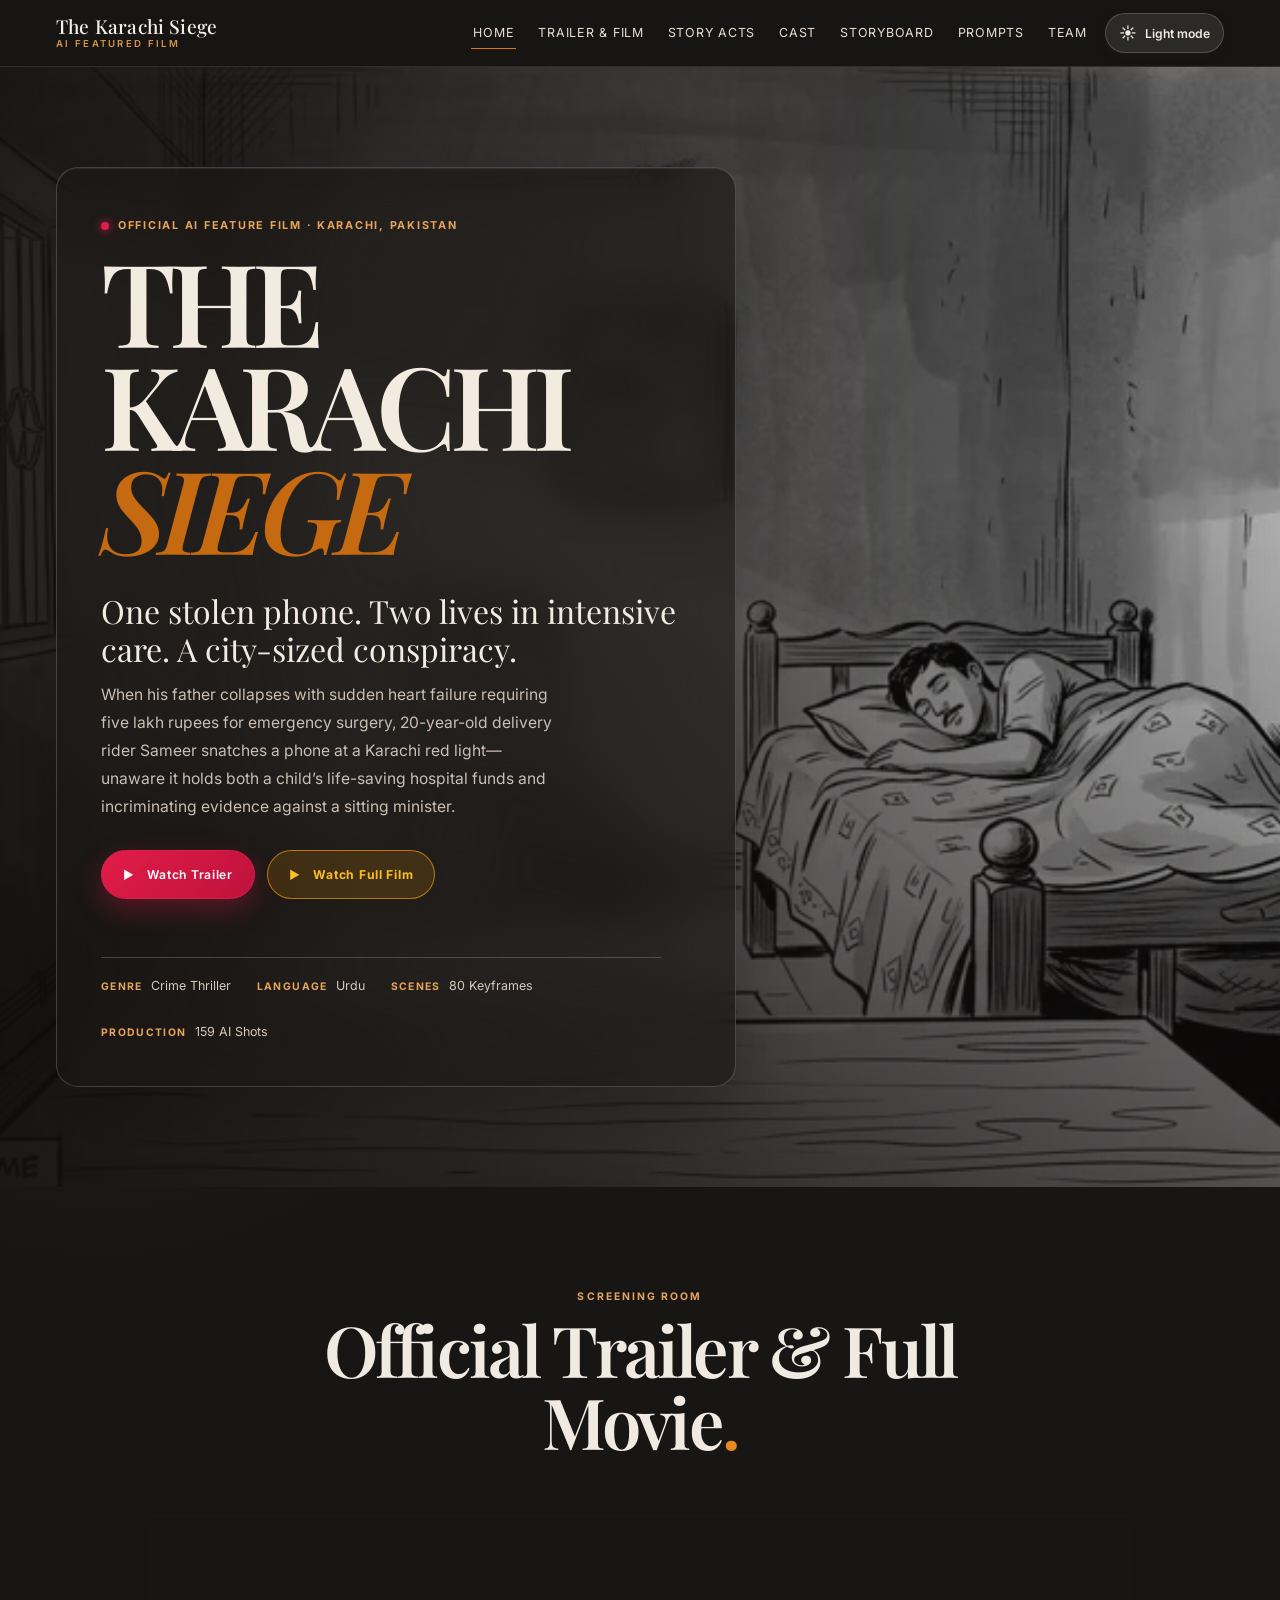
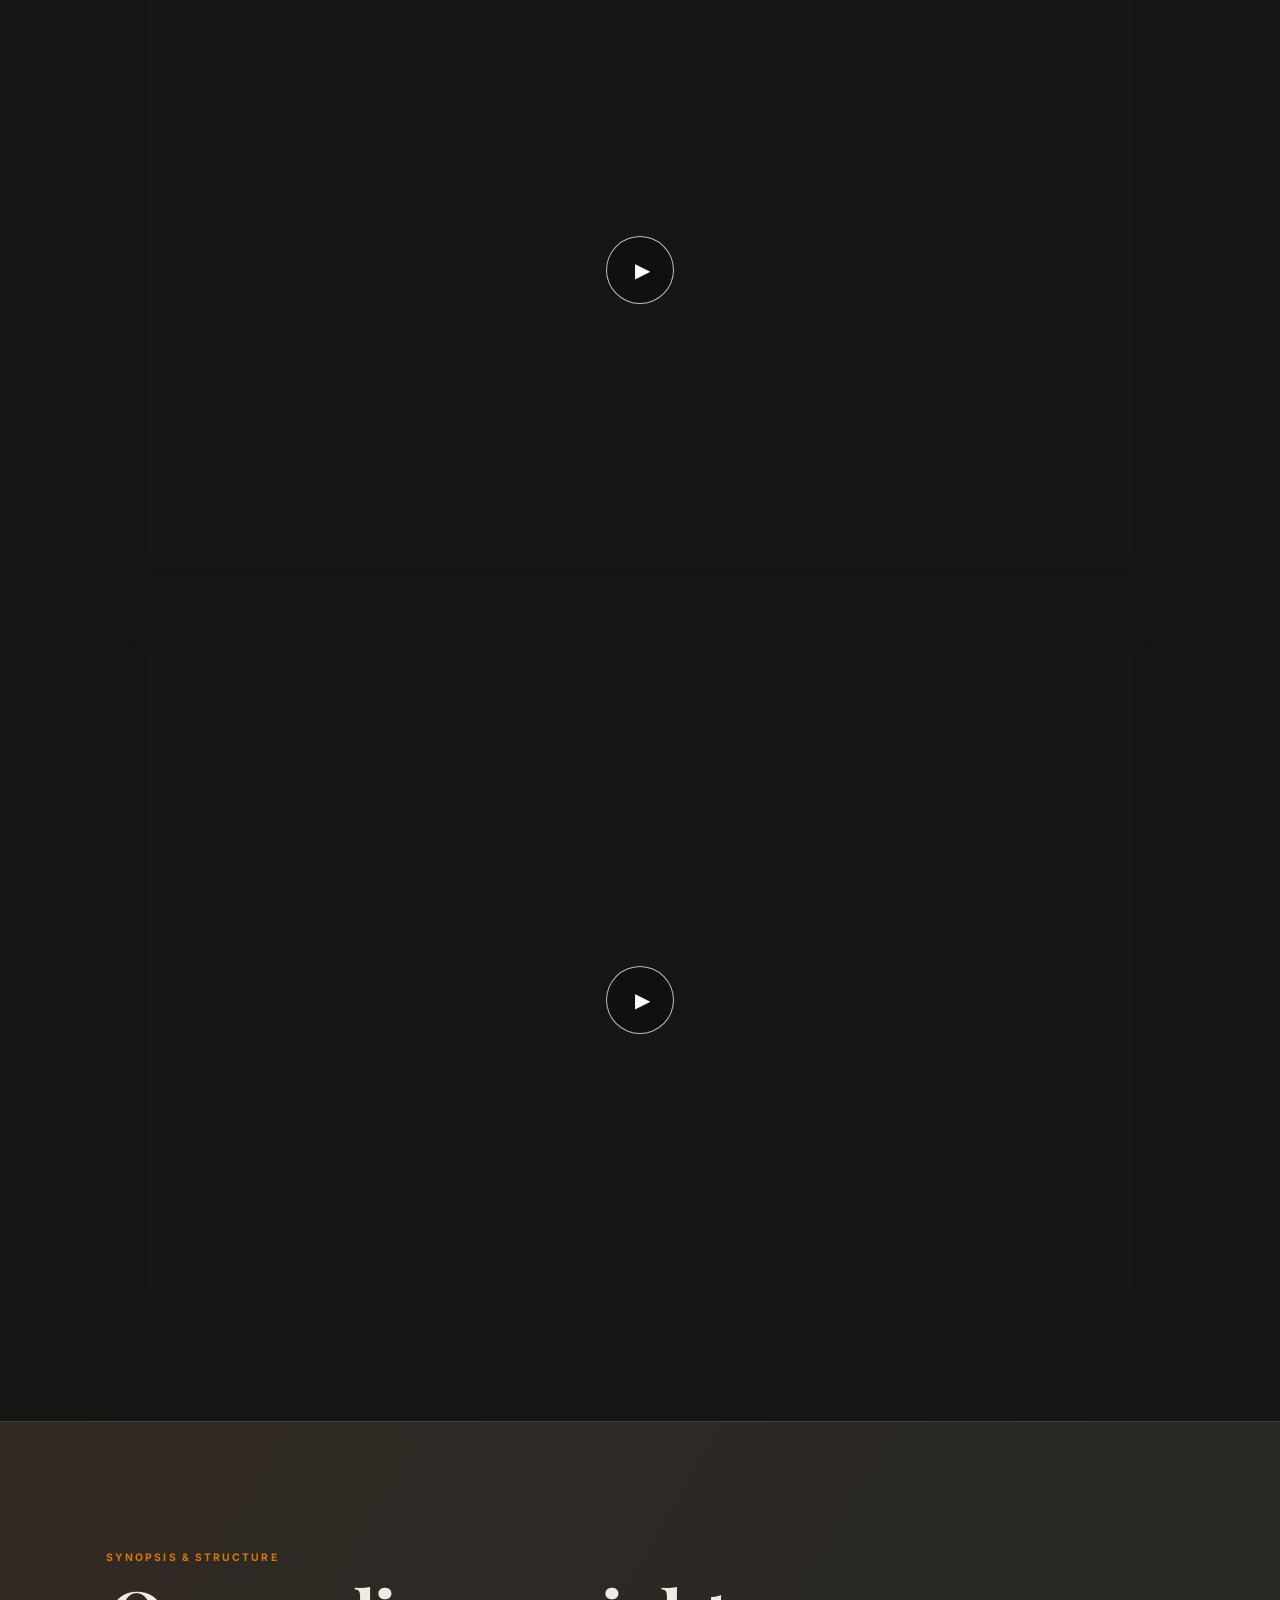
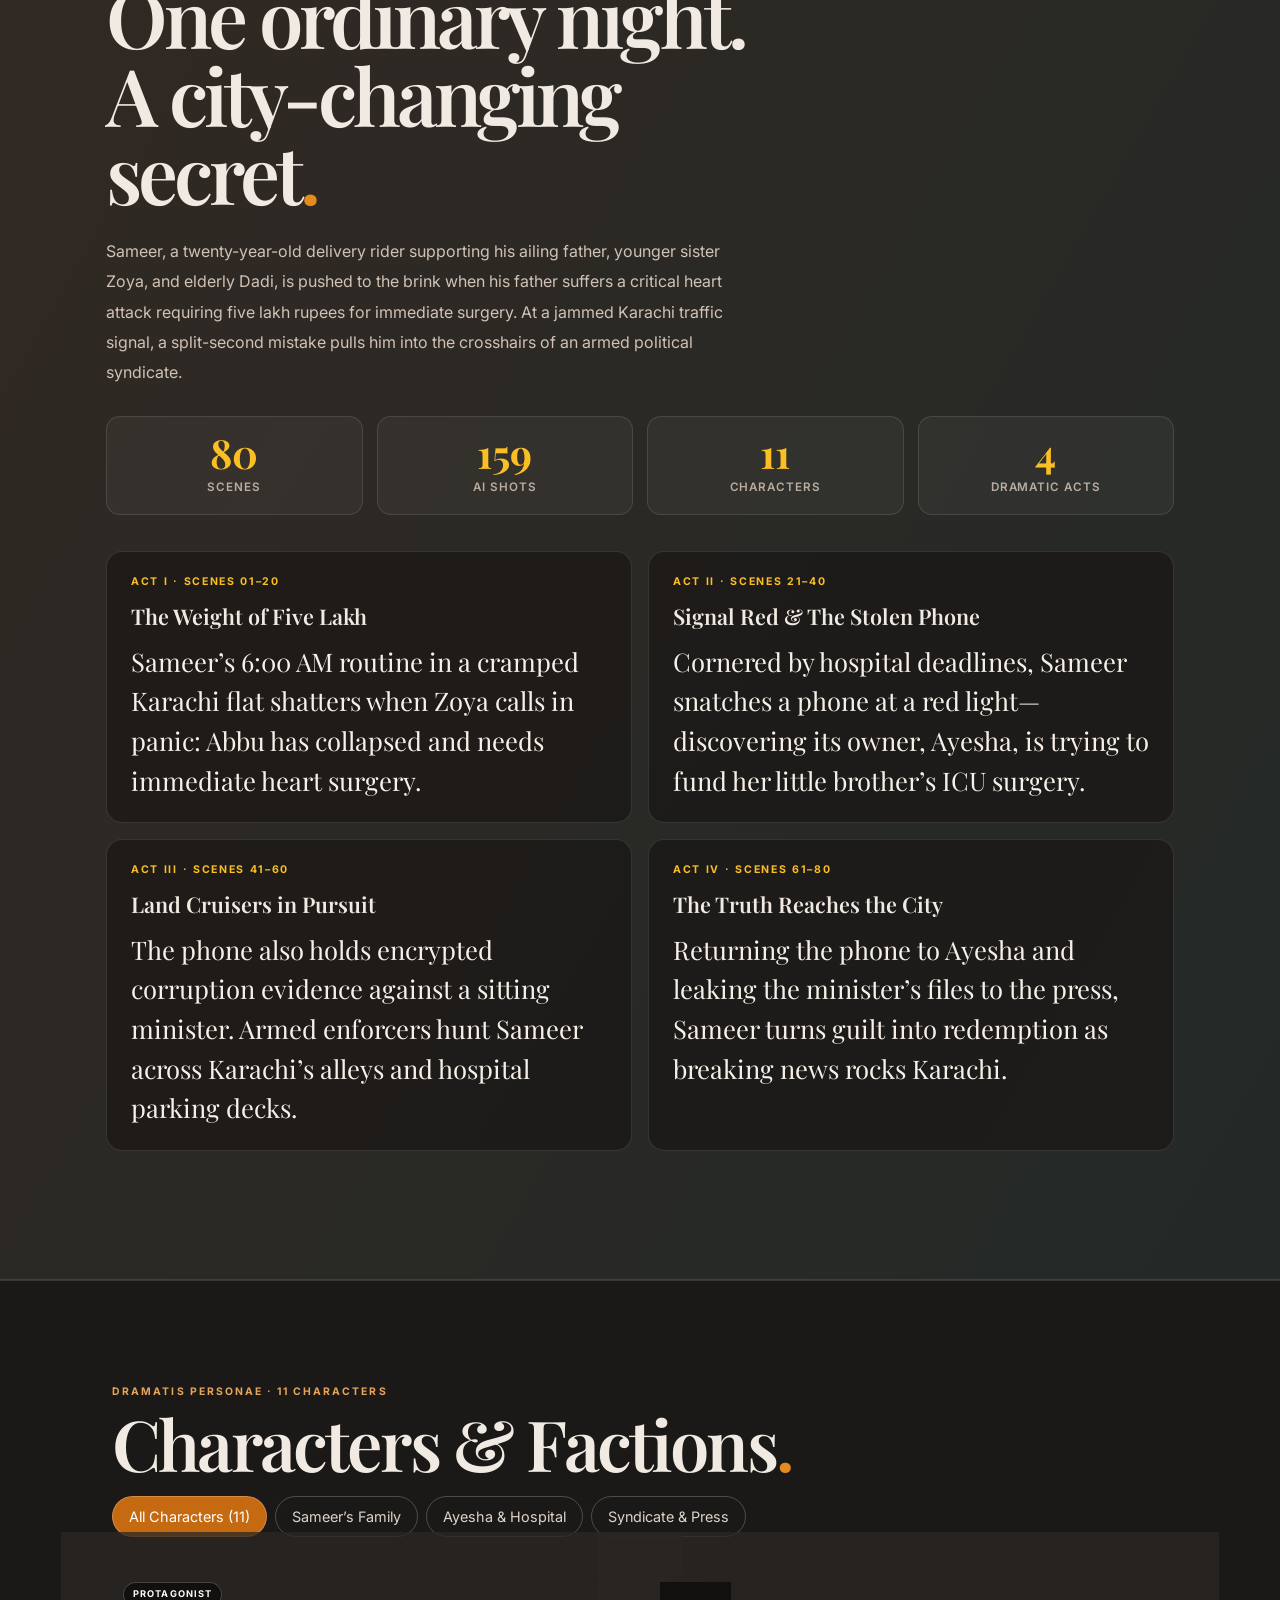
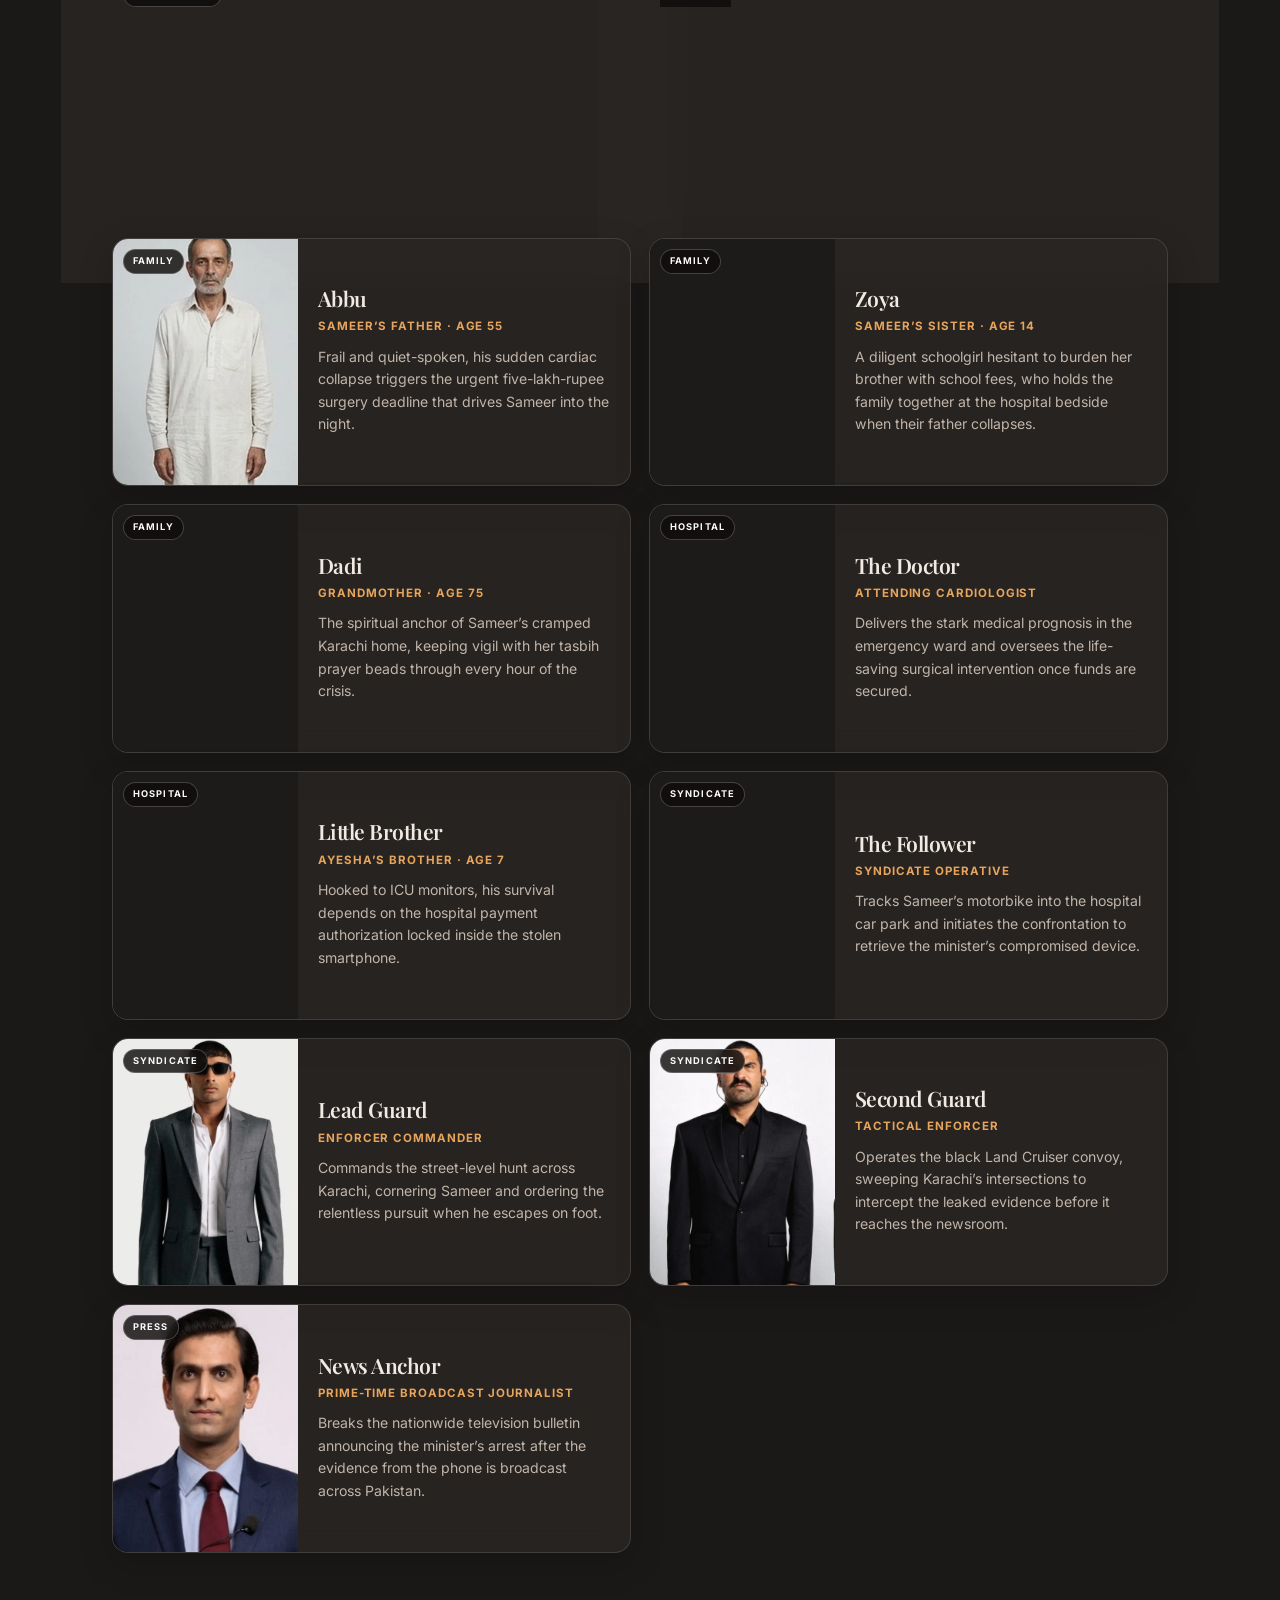
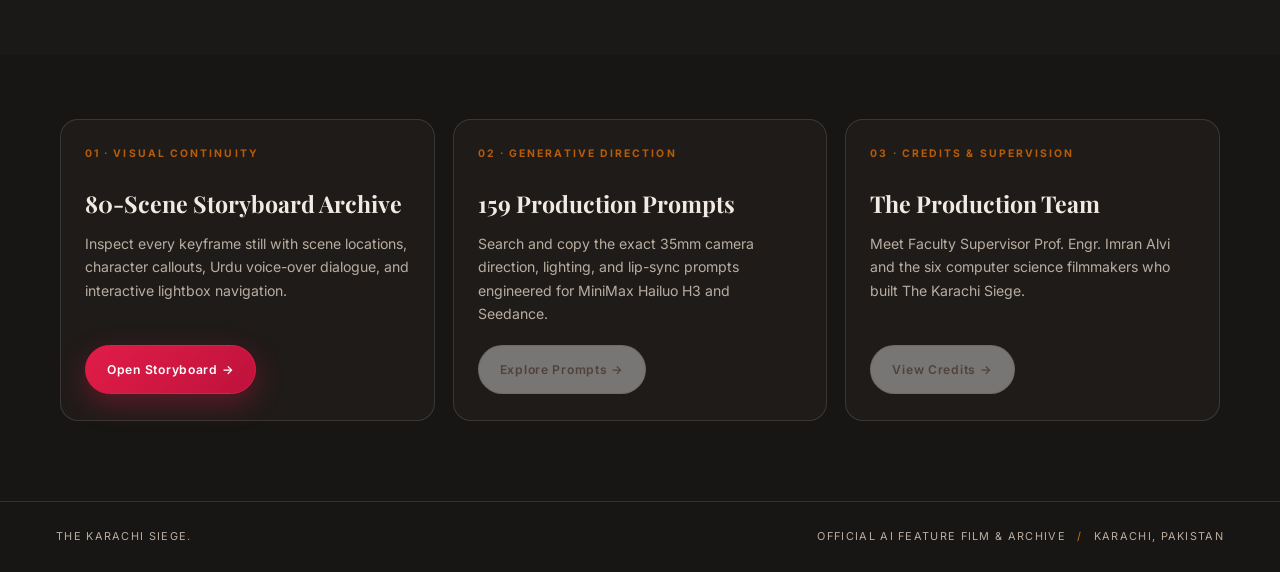
==== commit af589dda: "fix(header): remove 7 logo & red trailer button, align film title left, place mode toggle next to 3-" ====
--- a/index.html
+++ b/index.html
@@ -19,34 +19,12 @@
 </head>
 <body class="dark-mode">
   <header class="site-header" id="site-header">
-    <a class="brand" href="index.html" aria-label="The Karachi Siege — Official AI Feature Film">
-      <span class="brand-emblem" aria-hidden="true">
-        <svg viewBox="0 0 36 36" fill="none" xmlns="http://www.w3.org/2000/svg">
-          <path d="M3 10V4H9M27 4H33V10M33 26V32H27M9 32H3V26" stroke="currentColor" stroke-width="1.6" stroke-linecap="round" stroke-linejoin="round"/>
-          <path d="M12 10H24L16.5 26H12.5L18.8 13.2H12V10Z" fill="currentColor"/>
-          <path d="M21.5 14.5H24V16.8H21.5V14.5ZM20 18.8H22.5V21.1H20V18.8ZM18.5 23.1H21V25.4H18.5V23.1Z" fill="currentColor" opacity="0.85"/>
-        </svg>
-      </span>
+    <a class="brand" href="index.html" aria-label="The Karachi Siege — AI Featured Film">
       <span class="brand-text">
         <span class="brand-title">The Karachi Siege</span>
-        <span class="brand-subtitle">AI FEATURE FILM</span>
+        <span class="brand-subtitle">AI FEATURED FILM</span>
       </span>
     </a>
-
-    <button
-      class="mobile-menu-toggle"
-      id="mobile-menu-toggle"
-      type="button"
-      aria-label="Open navigation menu"
-      aria-expanded="false"
-      aria-controls="primary-nav-drawer"
-    >
-      <span class="menu-bars" aria-hidden="true">
-        <span class="menu-bar"></span>
-        <span class="menu-bar"></span>
-        <span class="menu-bar"></span>
-      </span>
-    </button>
 
     <div class="nav-drawer" id="primary-nav-drawer">
       <div class="nav-drawer-header">
@@ -61,13 +39,27 @@
         <a href="prompts.html"><span class="nav-idx">06</span><span>Prompts</span></a>
         <a href="team.html"><span class="nav-idx">07</span><span>Team</span></a>
       </nav>
-      <div class="header-actions">
-        <a class="header-cta" href="#trailer-player"><span aria-hidden="true">▶</span> Watch Trailer</a>
-        <button class="theme-toggle" type="button" aria-label="Switch to light mode" aria-pressed="true">
-          <span class="theme-toggle-icon" aria-hidden="true">☀</span>
-          <span class="theme-toggle-label">Light mode</span>
-        </button>
-      </div>
+    </div>
+
+    <div class="header-right-controls">
+      <button class="theme-toggle" type="button" aria-label="Switch to light mode" aria-pressed="true">
+        <span class="theme-toggle-icon" aria-hidden="true">☀</span>
+        <span class="theme-toggle-label">Light mode</span>
+      </button>
+      <button
+        class="mobile-menu-toggle"
+        id="mobile-menu-toggle"
+        type="button"
+        aria-label="Open navigation menu"
+        aria-expanded="false"
+        aria-controls="primary-nav-drawer"
+      >
+        <span class="menu-bars" aria-hidden="true">
+          <span class="menu-bar"></span>
+          <span class="menu-bar"></span>
+          <span class="menu-bar"></span>
+        </span>
+      </button>
     </div>
   </header>
   <div class="mobile-nav-backdrop" id="mobile-nav-backdrop" hidden></div>
--- a/styles.css
+++ b/styles.css
@@ -3127,7 +3127,7 @@
 }
 
 /* ==========================================================================
-   CINEMA VIEWFINDER BRAND LOCKUP, 3-LINE MOBILE MENU & CLEAN HOME LAYOUT
+   LEFT-ALIGNED FILM TITLE, RIGHT MODE SWITCH + 3-LINE MENU & CLEAN HOME
    ========================================================================== */
 
 .site-header {
@@ -3135,50 +3135,41 @@
   top: 0 !important;
   z-index: 100 !important;
   display: flex !important;
+  flex-direction: row !important;
   align-items: center !important;
   justify-content: space-between !important;
   flex-wrap: nowrap !important;
   padding: 13px var(--pad) !important;
-  gap: 20px !important;
+  gap: 16px !important;
 }
 
 .site-header .brand {
   display: inline-flex !important;
-  align-items: center !important;
-  gap: 13px !important;
+  flex-direction: column !important;
+  align-items: flex-start !important;
+  justify-content: center !important;
+  text-align: left !important;
   text-decoration: none;
+  margin: 0 auto 0 0 !important;
   flex-shrink: 0;
 }
 
-.brand-emblem {
-  width: 38px;
-  height: 38px;
-  display: inline-flex;
-  align-items: center;
-  justify-content: center;
-  color: #e09f50;
-  flex-shrink: 0;
-}
-
-.brand-emblem svg {
-  width: 100%;
-  height: 100%;
-  display: block;
-}
-
 .brand-text {
-  display: flex;
-  flex-direction: column;
+  display: flex !important;
+  flex-direction: column !important;
+  align-items: flex-start !important;
+  text-align: left !important;
   gap: 2px;
   line-height: 1.1;
 }
 
 .brand-title {
   font-family: var(--serif);
-  font-size: 1.16rem;
+  font-size: 1.2rem;
   font-weight: 500;
   letter-spacing: 0.01em;
   color: var(--text);
+  text-align: left;
 }
 
 :root[data-theme="dark"] .brand-title {
@@ -3192,6 +3183,17 @@
   letter-spacing: 0.24em;
   text-transform: uppercase;
   color: #d69344;
+  text-align: left;
+}
+
+.header-right-controls {
+  display: inline-flex !important;
+  flex-direction: row !important;
+  align-items: center !important;
+  justify-content: flex-end !important;
+  gap: 10px !important;
+  margin: 0 0 0 auto !important;
+  flex-shrink: 0 !important;
 }
 
 /* Desktop navigation layout */
@@ -3206,7 +3208,7 @@
   display: flex;
   align-items: center;
   justify-content: flex-end;
-  gap: 24px;
+  gap: 22px;
   flex: 1;
 }
 
@@ -3363,7 +3365,15 @@
   }
 
   .site-header {
+    position: sticky !important;
+    top: 0 !important;
+    display: flex !important;
+    flex-direction: row !important;
+    flex-wrap: nowrap !important;
+    align-items: center !important;
+    justify-content: space-between !important;
     padding: 12px 16px !important;
+    gap: 12px !important;
     background: rgba(250, 247, 241, 0.95) !important;
     border-bottom: 1px solid rgba(100, 78, 60, 0.14) !important;
     backdrop-filter: blur(20px) saturate(150%) !important;
@@ -3375,33 +3385,74 @@
     border-bottom: 1px solid rgba(214, 147, 68, 0.18) !important;
   }
 
-  .brand-emblem {
-    width: 36px;
-    height: 36px;
+  .site-header .brand {
+    display: inline-flex !important;
+    flex-direction: column !important;
+    align-items: flex-start !important;
+    text-align: left !important;
+    margin: 0 auto 0 0 !important;
   }
 
   .brand-title {
-    font-size: 1.08rem;
+    font-size: 1.12rem;
+    text-align: left !important;
   }
 
   .brand-subtitle {
     font-size: 0.56rem;
     letter-spacing: 0.24em;
-  }
-
-  /* Circular 3-Line Menu Button (matches studio reference) */
+    text-align: left !important;
+  }
+
+  .header-right-controls {
+    display: inline-flex !important;
+    flex-direction: row !important;
+    align-items: center !important;
+    justify-content: flex-end !important;
+    gap: 8px !important;
+    margin: 0 0 0 auto !important;
+  }
+
+  /* Mode Switch Button next to 3-Line Button on Mobile */
+  .header-right-controls .theme-toggle {
+    display: inline-flex !important;
+    align-items: center !important;
+    justify-content: center !important;
+    gap: 6px !important;
+    height: 42px !important;
+    min-height: 42px !important;
+    padding: 0 13px !important;
+    margin: 0 !important;
+    border-radius: 999px !important;
+    border: 1px solid rgba(180, 130, 75, 0.34) !important;
+    background: rgba(255, 255, 255, 0.04) !important;
+    color: var(--text) !important;
+    font-size: 0.72rem !important;
+    font-weight: 600 !important;
+    box-shadow: none !important;
+    flex-shrink: 0;
+  }
+
+  :root[data-theme="dark"] .header-right-controls .theme-toggle {
+    border-color: rgba(214, 147, 68, 0.34) !important;
+    background: rgba(255, 255, 255, 0.03) !important;
+    color: #f6efe7 !important;
+  }
+
+  /* Circular 3-Line Menu Button on the far right */
   .mobile-menu-toggle {
     display: inline-flex !important;
     align-items: center;
     justify-content: center;
-    width: 44px;
-    height: 44px;
+    width: 42px;
+    height: 42px;
     border-radius: 50%;
     border: 1px solid rgba(180, 130, 75, 0.34);
     background: rgba(255, 255, 255, 0.04);
     color: var(--text);
     cursor: pointer;
     padding: 0;
+    margin: 0 !important;
     flex-shrink: 0;
     transition: border-color 0.2s ease, background 0.2s ease, transform 0.2s ease;
   }
@@ -3449,22 +3500,22 @@
   /* Slide-down All-Pages Drawer inside 3-Line Menu */
   .nav-drawer {
     position: fixed;
-    top: 69px;
+    top: 66px;
     left: 12px;
     right: 12px;
     z-index: 110;
     display: flex !important;
     flex-direction: column;
     align-items: stretch;
-    gap: 14px;
-    padding: 18px 16px;
+    gap: 10px;
+    padding: 16px;
     border-radius: 20px;
     background: rgba(252, 249, 244, 0.98);
     border: 1px solid rgba(120, 92, 66, 0.2);
     box-shadow: 0 28px 70px rgba(0, 0, 0, 0.45);
     backdrop-filter: blur(24px);
     -webkit-backdrop-filter: blur(24px);
-    max-height: calc(100dvh - 86px);
+    max-height: calc(100dvh - 82px);
     overflow-y: auto;
     opacity: 0;
     visibility: hidden;
@@ -3552,26 +3603,6 @@
     color: #b85c08 !important;
   }
 
-  .nav-drawer .header-actions {
-    display: grid !important;
-    grid-template-columns: 1fr 1fr;
-    gap: 10px !important;
-    width: 100%;
-    margin: 4px 0 0 !important;
-    padding-top: 12px;
-    border-top: 1px solid var(--line);
-  }
-
-  .nav-drawer .header-cta,
-  .nav-drawer .theme-toggle {
-    width: 100% !important;
-    min-height: 42px !important;
-    justify-content: center !important;
-    padding: 8px 12px !important;
-    font-size: 0.74rem !important;
-    margin: 0 !important;
-  }
-
   .mobile-nav-backdrop {
     position: fixed;
     inset: 0;
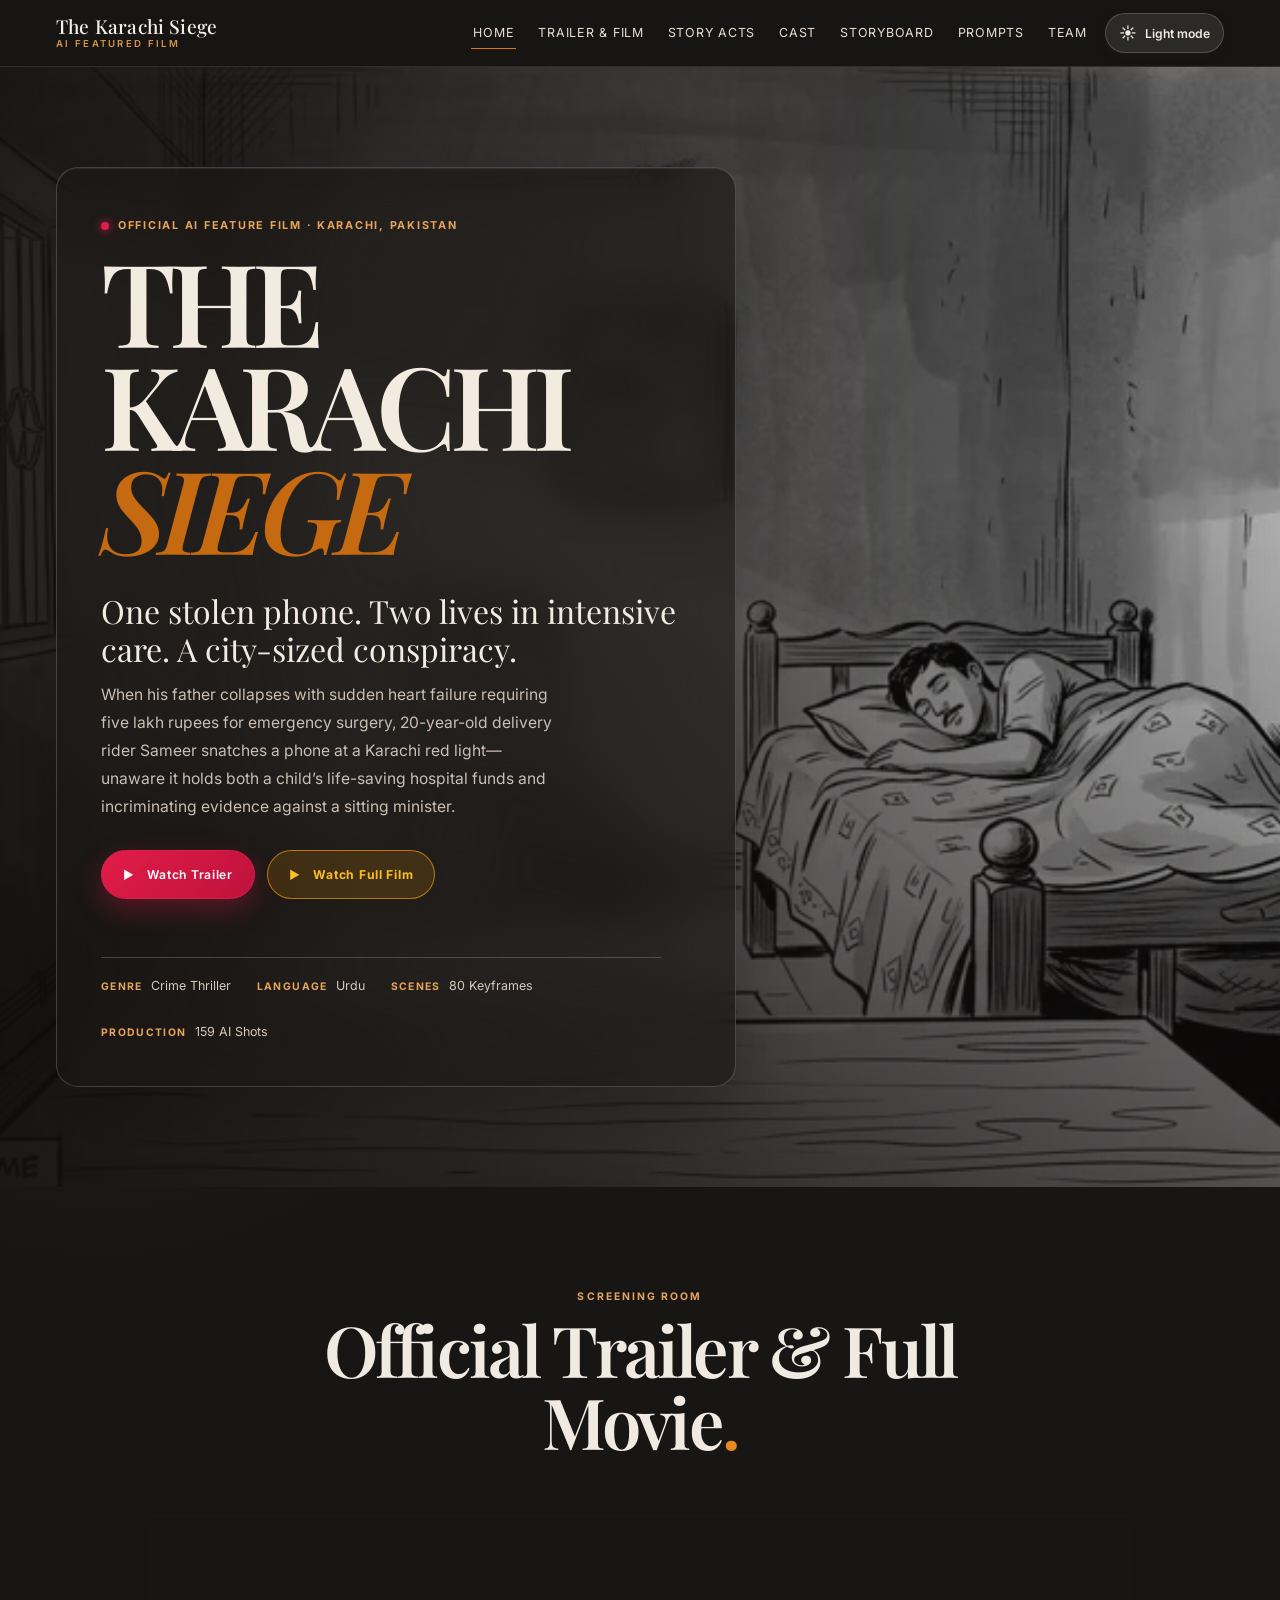
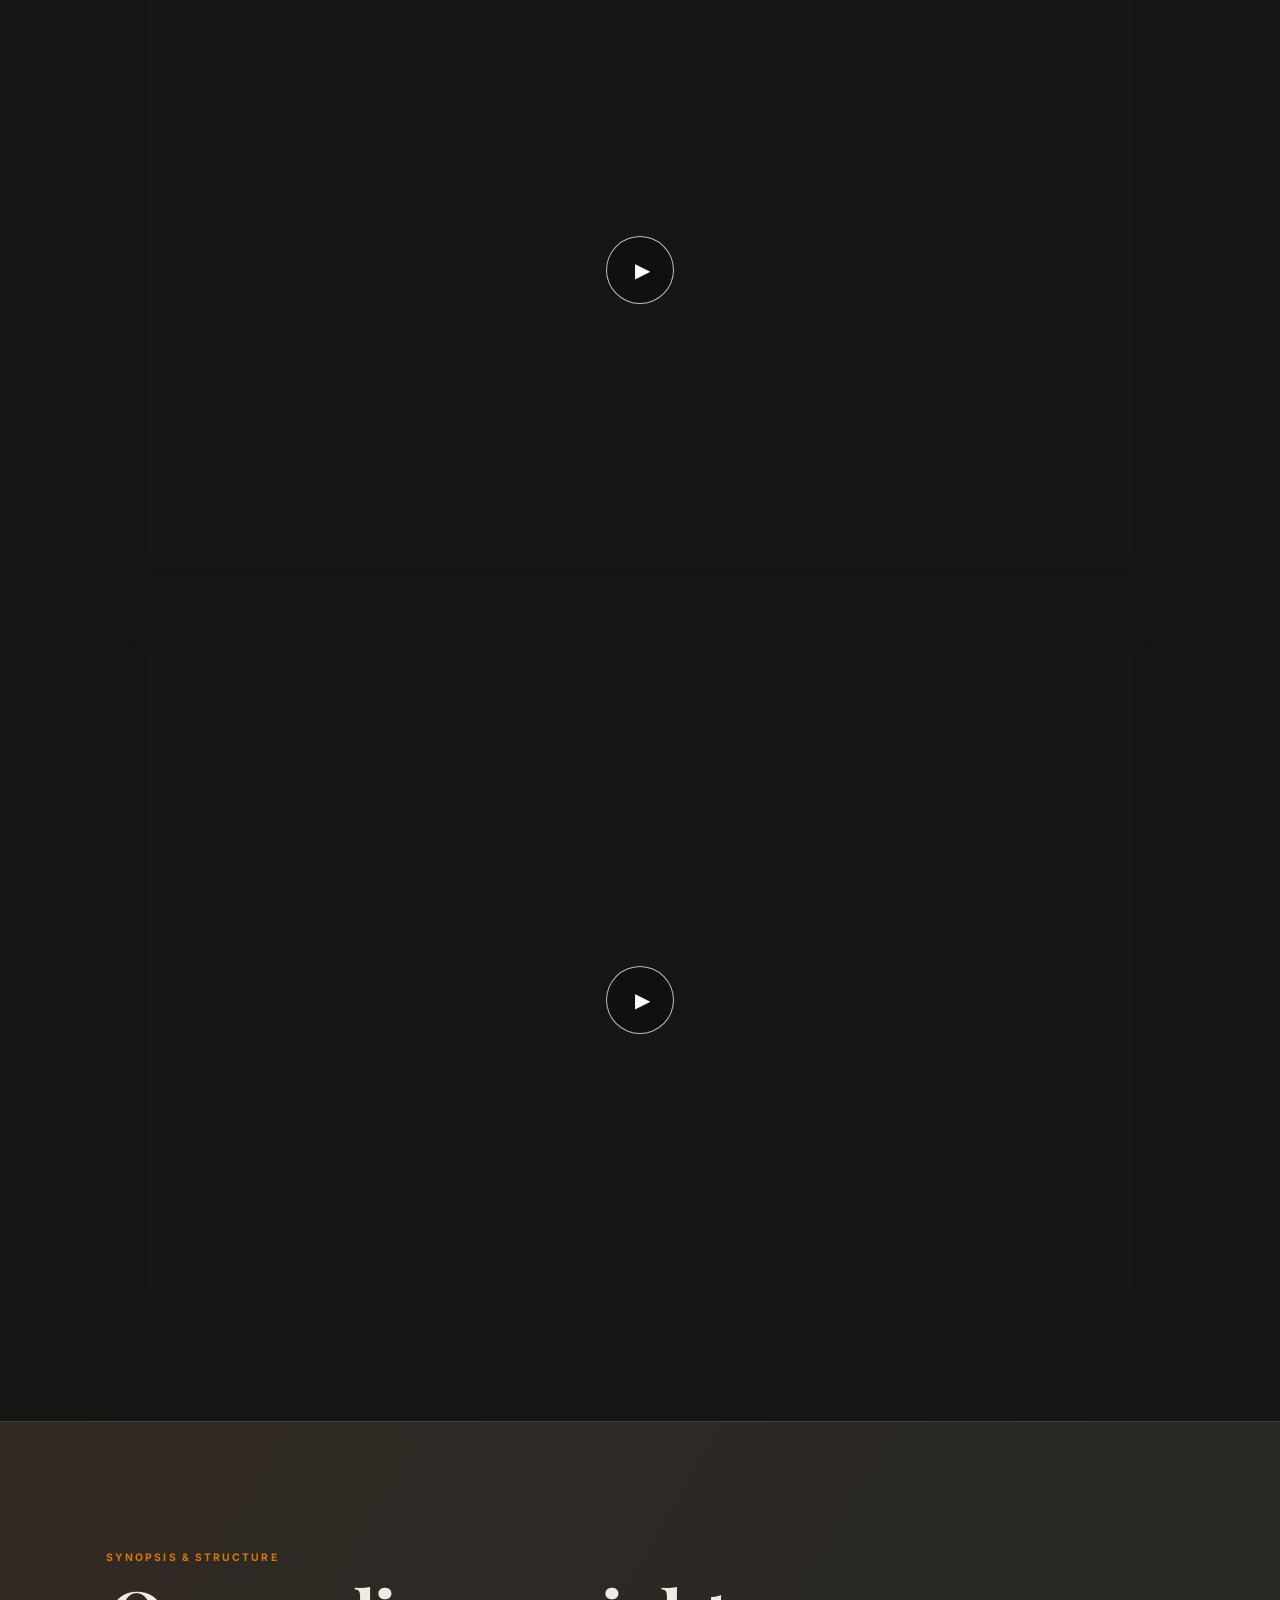
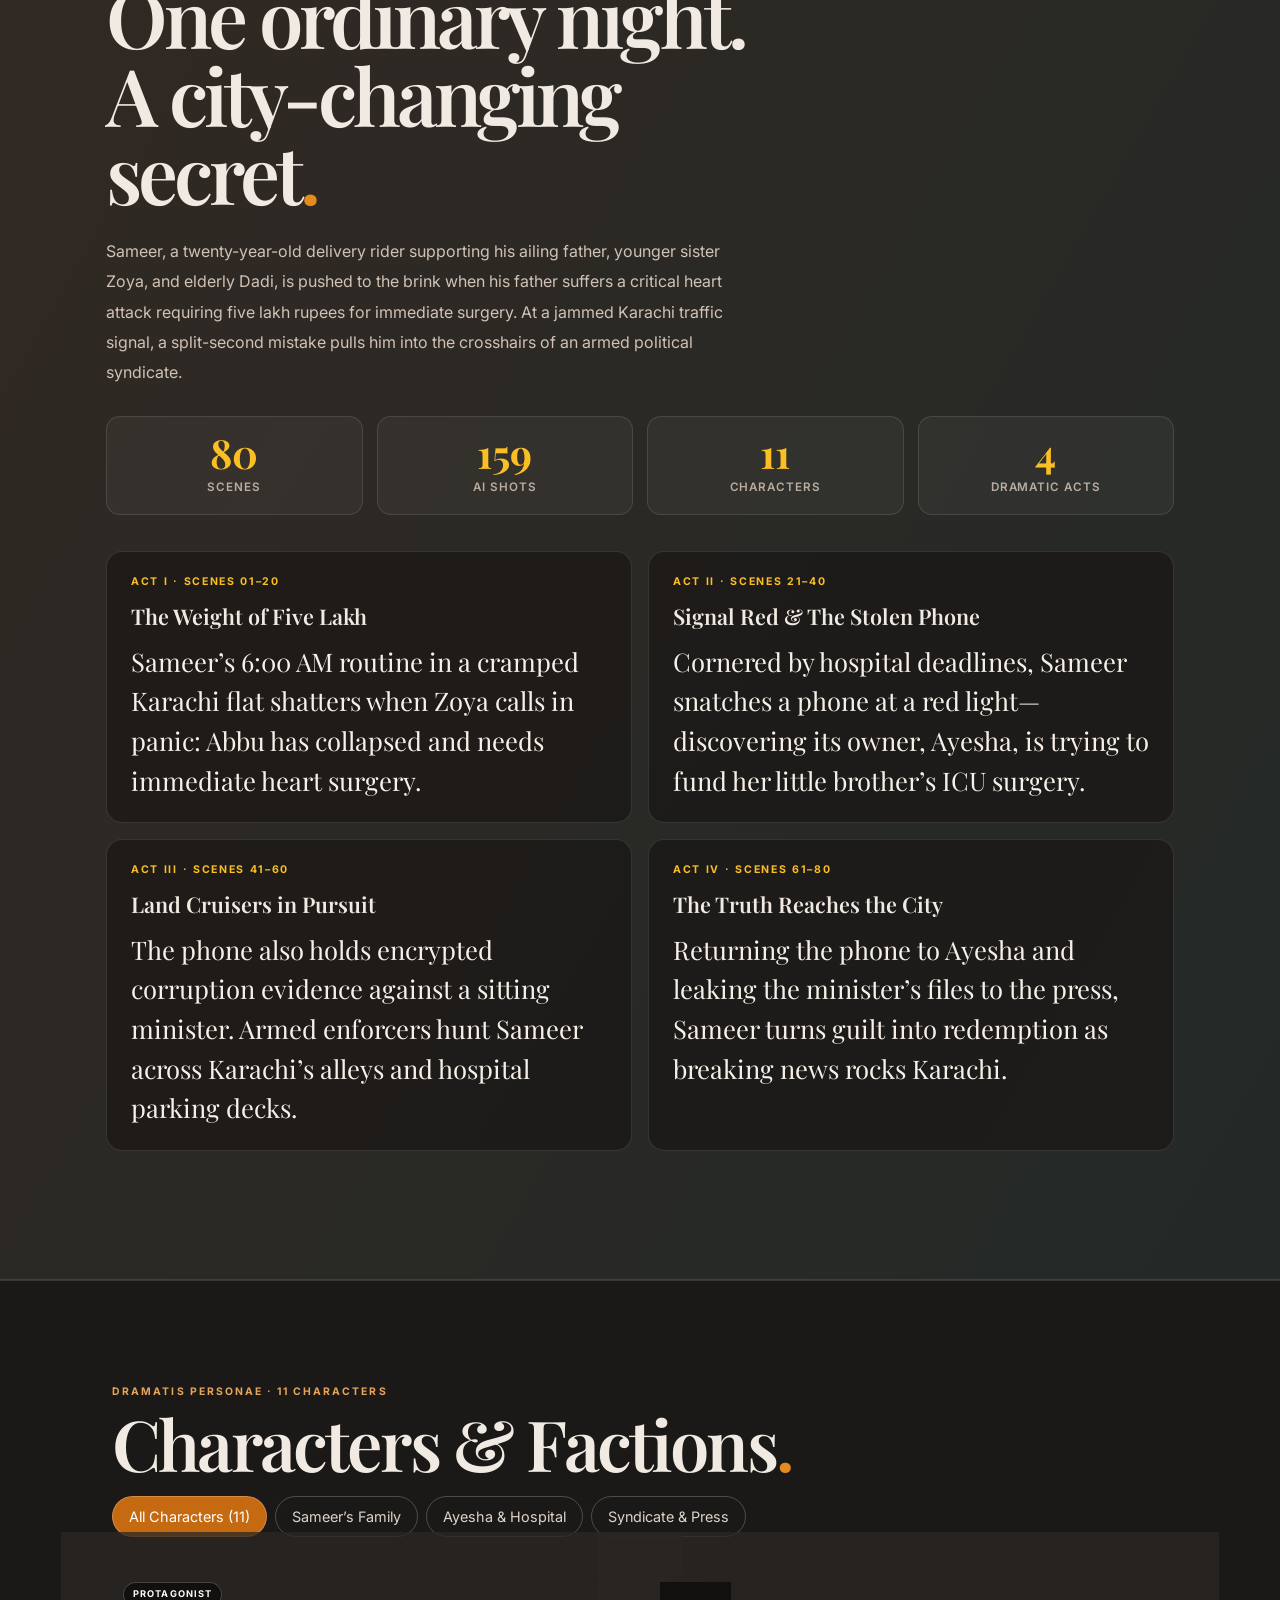
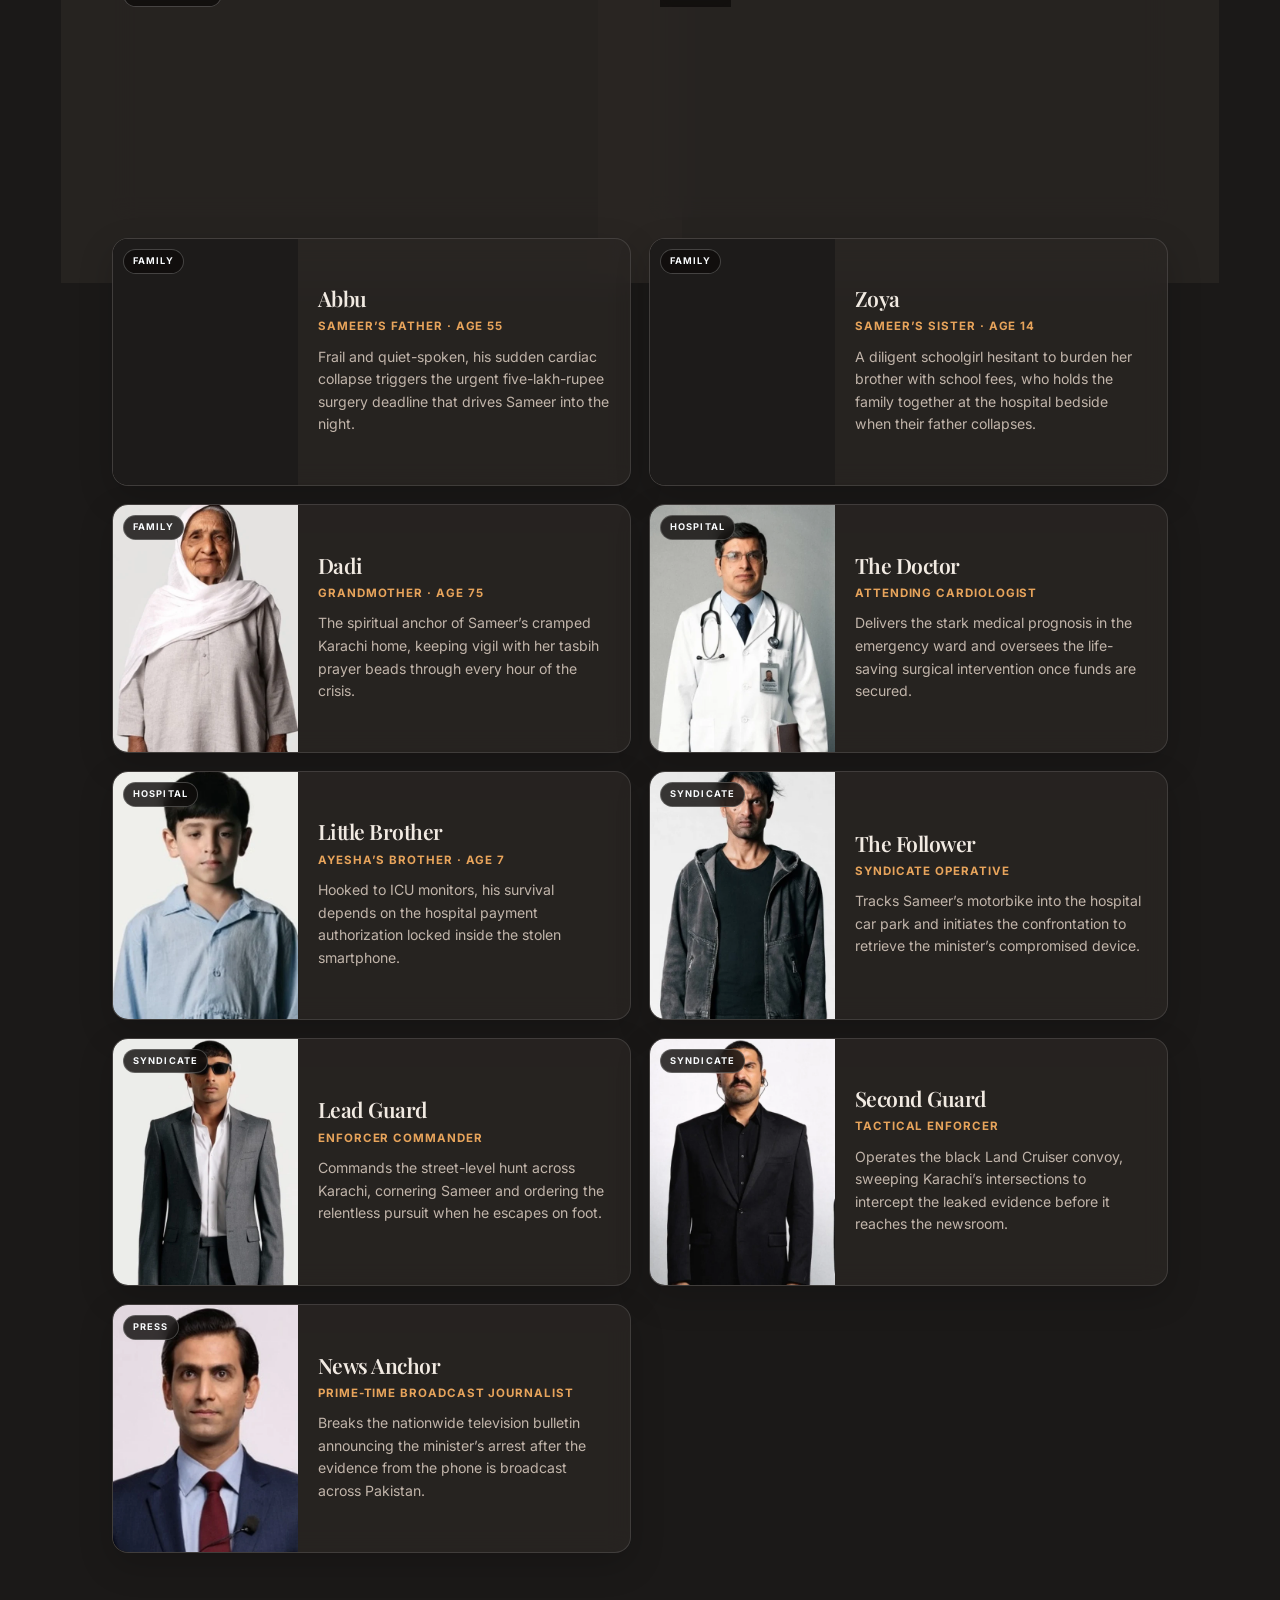
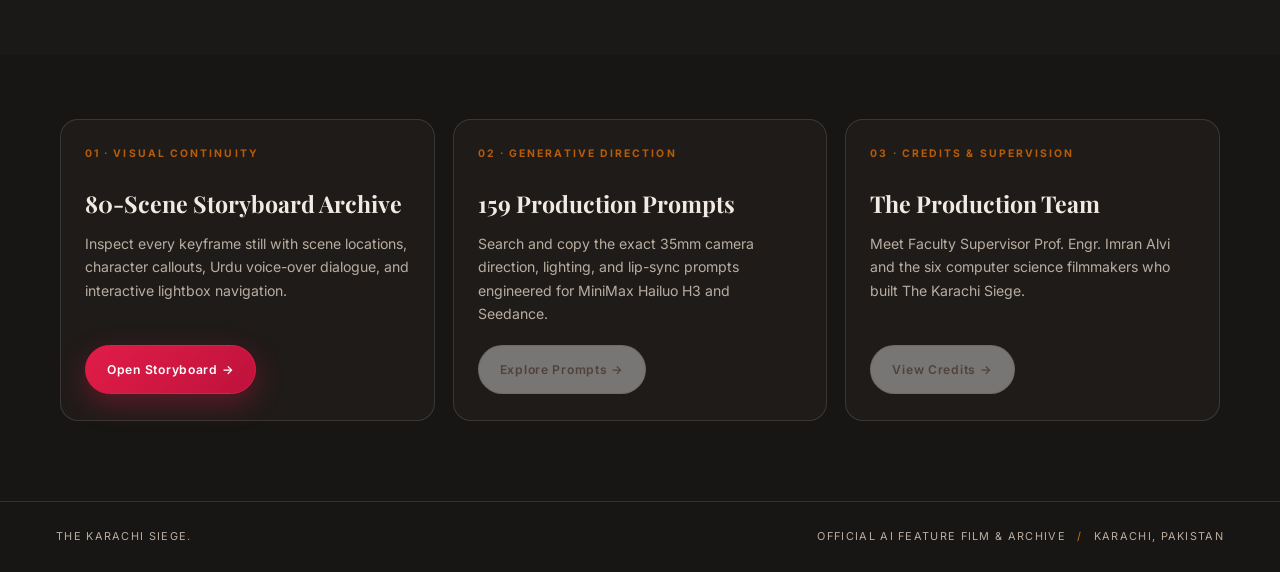
==== commit b75933f8: "Update official trailer video" ====
--- a/index.html
+++ b/index.html
@@ -111,7 +111,7 @@
                 <p class="showcase-sub">First look at Sameer’s race against time across Karachi.</p>
               </div>
             </div>
-            <a class="yt-external-link" href="https://youtu.be/fCb20QfOTT0" target="_blank" rel="noopener noreferrer">
+            <a class="yt-external-link" href="https://youtu.be/pJS-7JjYJP8" target="_blank" rel="noopener noreferrer">
               YouTube <span aria-hidden="true">↗</span>
             </a>
           </div>
@@ -119,8 +119,8 @@
           <div class="video-frame">
             <button class="video-poster" id="trailer-play" type="button" aria-label="Play The Karachi Siege Official Trailer">
               <img
-                src="https://i.ytimg.com/vi/fCb20QfOTT0/maxresdefault.jpg"
-                onerror="this.onerror=null;this.src='https://i.ytimg.com/vi/fCb20QfOTT0/hqdefault.jpg';"
+                src="https://i.ytimg.com/vi/pJS-7JjYJP8/maxresdefault.jpg"
+                onerror="this.onerror=null;this.src='https://i.ytimg.com/vi/pJS-7JjYJP8/hqdefault.jpg';"
                 alt="The Karachi Siege Official Trailer poster"
                 fetchpriority="high"
               />
@@ -129,7 +129,7 @@
             </button>
             <iframe
               id="trailer"
-              data-src="https://www.youtube-nocookie.com/embed/fCb20QfOTT0?playsinline=1&rel=0"
+              data-src="https://www.youtube-nocookie.com/embed/pJS-7JjYJP8?playsinline=1&rel=0"
               title="The Karachi Siege — Official Trailer"
               loading="lazy"
               allow="accelerometer; autoplay; clipboard-write; encrypted-media; gyroscope; picture-in-picture; web-share"
